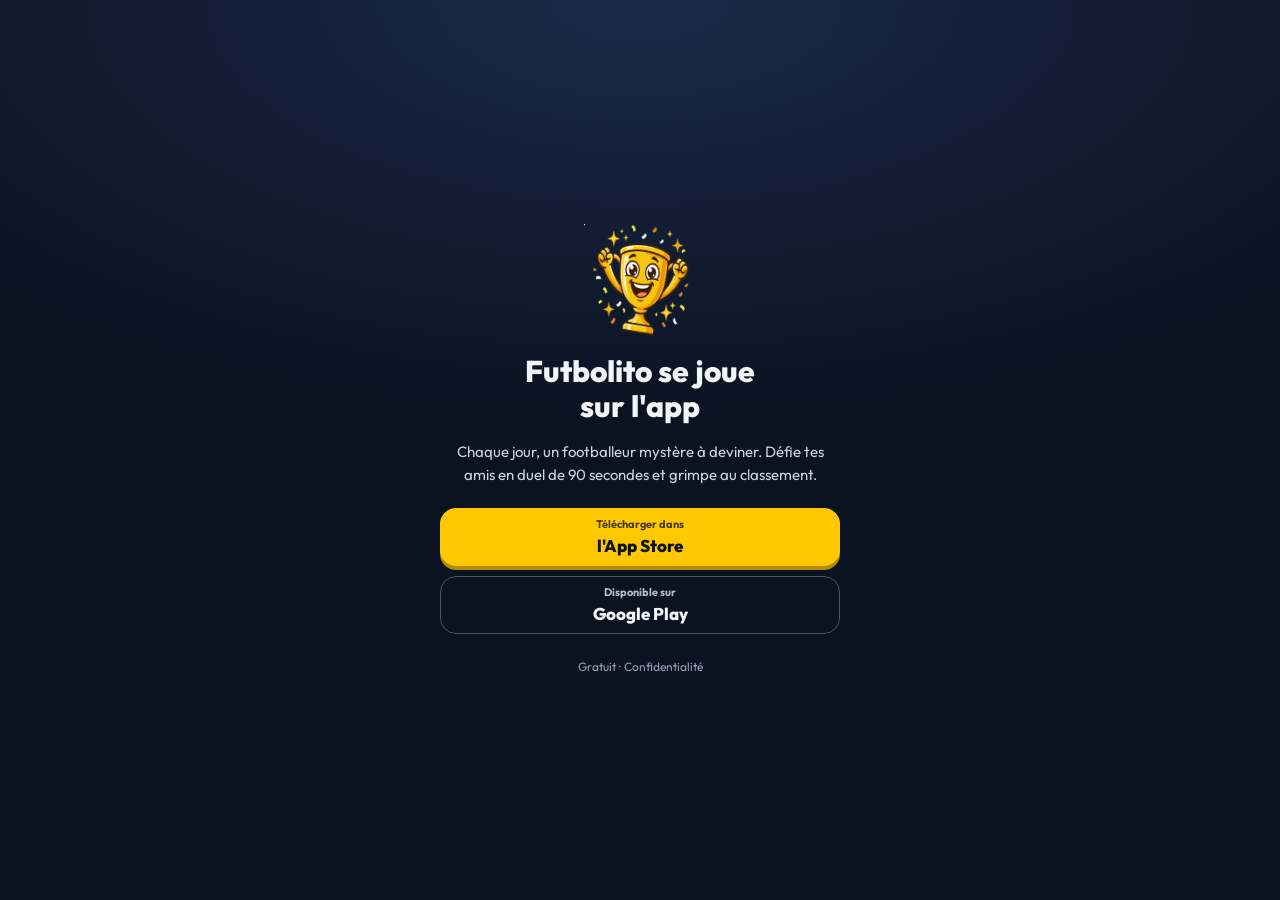
==== index.html @ a39bacfe "V3o : Google/Apple sur l'écran de connexion pour tous" ====
<!doctype html>
<html lang="fr" style="background-color:#0a0a0f">
  <head>
    <meta charset="UTF-8" />
    <link rel="icon" type="image/png" href="https://media.base44.com/images/public/698354a9f161efa7bb8de9a0/bcd8b0ae0_generated_image.png" />
    <meta name="google-site-verification" content="FWAwaDGBvSFWAO9RooGkGVbNBcKObGu4cLLP7IMAi-4" />
    <meta name="viewport" content="width=device-width, initial-scale=1, maximum-scale=1, user-scalable=no, viewport-fit=cover" />
    <meta name="theme-color" content="#0a0a0f" />
    <link rel="manifest" href="/manifest.json" />
    <title>Futbolito</title>
    <script type="module" crossorigin src="/index-HTKUf17T.js"></script>
    <link rel="stylesheet" crossorigin href="/index-Co5wlqZv.css">
  </head>
  <body style="background-color:#0a0a0f">
    <div id="root" style="background-color:#0a0a0f;min-height:100vh">
      <div id="initial-loader" style="position:fixed;inset:0;display:flex;align-items:center;justify-content:center;background:#0a0a0f;">
        <div style="width:40px;height:40px;border:4px solid #1a1a28;border-top:4px solid #7C3AED;border-radius:50%;animation:spin 1s linear infinite;"></div>
      </div>
      <style>@keyframes spin{to{transform:rotate(360deg)}}</style>
    </div>
  </body>
</html>
---- index-Co5wlqZv.css ----
@font-face{font-family:Outfit;font-style:normal;font-weight:400;font-display:swap;src:url([data-uri]) format("woff2");unicode-range:U+0000-00FF,U+0131,U+0152-0153,U+02BB-02BC,U+02C6,U+02DA,U+02DC,U+0304,U+0308,U+0329,U+2000-206F,U+20AC,U+2122,U+2191,U+2193,U+2212,U+2215,U+FEFF,U+FFFD}@font-face{font-family:Outfit;font-style:normal;font-weight:500;font-display:swap;src:url([data-uri]) format("woff2");unicode-range:U+0000-00FF,U+0131,U+0152-0153,U+02BB-02BC,U+02C6,U+02DA,U+02DC,U+0304,U+0308,U+0329,U+2000-206F,U+20AC,U+2122,U+2191,U+2193,U+2212,U+2215,U+FEFF,U+FFFD}@font-face{font-family:Outfit;font-style:normal;font-weight:600;font-display:swap;src:url([data-uri]) format("woff2");unicode-range:U+0000-00FF,U+0131,U+0152-0153,U+02BB-02BC,U+02C6,U+02DA,U+02DC,U+0304,U+0308,U+0329,U+2000-206F,U+20AC,U+2122,U+2191,U+2193,U+2212,U+2215,U+FEFF,U+FFFD}@font-face{font-family:Outfit;font-style:normal;font-weight:700;font-display:swap;src:url([data-uri]) format("woff2");unicode-range:U+0000-00FF,U+0131,U+0152-0153,U+02BB-02BC,U+02C6,U+02DA,U+02DC,U+0304,U+0308,U+0329,U+2000-206F,U+20AC,U+2122,U+2191,U+2193,U+2212,U+2215,U+FEFF,U+FFFD}@font-face{font-family:Outfit;font-style:normal;font-weight:800;font-display:swap;src:url([data-uri]) format("woff2");unicode-range:U+0000-00FF,U+0131,U+0152-0153,U+02BB-02BC,U+02C6,U+02DA,U+02DC,U+0304,U+0308,U+0329,U+2000-206F,U+20AC,U+2122,U+2191,U+2193,U+2212,U+2215,U+FEFF,U+FFFD}*,:before,:after{--tw-border-spacing-x: 0;--tw-border-spacing-y: 0;--tw-translate-x: 0;--tw-translate-y: 0;--tw-rotate: 0;--tw-skew-x: 0;--tw-skew-y: 0;--tw-scale-x: 1;--tw-scale-y: 1;--tw-pan-x: ;--tw-pan-y: ;--tw-pinch-zoom: ;--tw-scroll-snap-strictness: proximity;--tw-gradient-from-position: ;--tw-gradient-via-position: ;--tw-gradient-to-position: ;--tw-ordinal: ;--tw-slashed-zero: ;--tw-numeric-figure: ;--tw-numeric-spacing: ;--tw-numeric-fraction: ;--tw-ring-inset: ;--tw-ring-offset-width: 0px;--tw-ring-offset-color: #fff;--tw-ring-color: rgb(59 130 246 / .5);--tw-ring-offset-shadow: 0 0 #0000;--tw-ring-shadow: 0 0 #0000;--tw-shadow: 0 0 #0000;--tw-shadow-colored: 0 0 #0000;--tw-blur: ;--tw-brightness: ;--tw-contrast: ;--tw-grayscale: ;--tw-hue-rotate: ;--tw-invert: ;--tw-saturate: ;--tw-sepia: ;--tw-drop-shadow: ;--tw-backdrop-blur: ;--tw-backdrop-brightness: ;--tw-backdrop-contrast: ;--tw-backdrop-grayscale: ;--tw-backdrop-hue-rotate: ;--tw-backdrop-invert: ;--tw-backdrop-opacity: ;--tw-backdrop-saturate: ;--tw-backdrop-sepia: ;--tw-contain-size: ;--tw-contain-layout: ;--tw-contain-paint: ;--tw-contain-style: }::backdrop{--tw-border-spacing-x: 0;--tw-border-spacing-y: 0;--tw-translate-x: 0;--tw-translate-y: 0;--tw-rotate: 0;--tw-skew-x: 0;--tw-skew-y: 0;--tw-scale-x: 1;--tw-scale-y: 1;--tw-pan-x: ;--tw-pan-y: ;--tw-pinch-zoom: ;--tw-scroll-snap-strictness: proximity;--tw-gradient-from-position: ;--tw-gradient-via-position: ;--tw-gradient-to-position: ;--tw-ordinal: ;--tw-slashed-zero: ;--tw-numeric-figure: ;--tw-numeric-spacing: ;--tw-numeric-fraction: ;--tw-ring-inset: ;--tw-ring-offset-width: 0px;--tw-ring-offset-color: #fff;--tw-ring-color: rgb(59 130 246 / .5);--tw-ring-offset-shadow: 0 0 #0000;--tw-ring-shadow: 0 0 #0000;--tw-shadow: 0 0 #0000;--tw-shadow-colored: 0 0 #0000;--tw-blur: ;--tw-brightness: ;--tw-contrast: ;--tw-grayscale: ;--tw-hue-rotate: ;--tw-invert: ;--tw-saturate: ;--tw-sepia: ;--tw-drop-shadow: ;--tw-backdrop-blur: ;--tw-backdrop-brightness: ;--tw-backdrop-contrast: ;--tw-backdrop-grayscale: ;--tw-backdrop-hue-rotate: ;--tw-backdrop-invert: ;--tw-backdrop-opacity: ;--tw-backdrop-saturate: ;--tw-backdrop-sepia: ;--tw-contain-size: ;--tw-contain-layout: ;--tw-contain-paint: ;--tw-contain-style: }*,:before,:after{box-sizing:border-box;border-width:0;border-style:solid;border-color:#e5e7eb}:before,:after{--tw-content: ""}html,:host{line-height:1.5;-webkit-text-size-adjust:100%;-moz-tab-size:4;-o-tab-size:4;tab-size:4;font-family:ui-sans-serif,system-ui,sans-serif,"Apple Color Emoji","Segoe UI Emoji",Segoe UI Symbol,"Noto Color Emoji";font-feature-settings:normal;font-variation-settings:normal;-webkit-tap-highlight-color:transparent}body{margin:0;line-height:inherit}hr{height:0;color:inherit;border-top-width:1px}abbr:where([title]){-webkit-text-decoration:underline dotted;text-decoration:underline dotted}h1,h2,h3,h4,h5,h6{font-size:inherit;font-weight:inherit}a{color:inherit;text-decoration:inherit}b,strong{font-weight:bolder}code,kbd,samp,pre{font-family:ui-monospace,SFMono-Regular,Menlo,Monaco,Consolas,Liberation Mono,Courier New,monospace;font-feature-settings:normal;font-variation-settings:normal;font-size:1em}small{font-size:80%}sub,sup{font-size:75%;line-height:0;position:relative;vertical-align:baseline}sub{bottom:-.25em}sup{top:-.5em}table{text-indent:0;border-color:inherit;border-collapse:collapse}button,input,optgroup,select,textarea{font-family:inherit;font-feature-settings:inherit;font-variation-settings:inherit;font-size:100%;font-weight:inherit;line-height:inherit;letter-spacing:inherit;color:inherit;margin:0;padding:0}button,select{text-transform:none}button,input:where([type=button]),input:where([type=reset]),input:where([type=submit]){-webkit-appearance:button;background-color:transparent;background-image:none}:-moz-focusring{outline:auto}:-moz-ui-invalid{box-shadow:none}progress{vertical-align:baseline}::-webkit-inner-spin-button,::-webkit-outer-spin-button{height:auto}[type=search]{-webkit-appearance:textfield;outline-offset:-2px}::-webkit-search-decoration{-webkit-appearance:none}::-webkit-file-upload-button{-webkit-appearance:button;font:inherit}summary{display:list-item}blockquote,dl,dd,h1,h2,h3,h4,h5,h6,hr,figure,p,pre{margin:0}fieldset{margin:0;padding:0}legend{padding:0}ol,ul,menu{list-style:none;margin:0;padding:0}dialog{padding:0}textarea{resize:vertical}input::-moz-placeholder,textarea::-moz-placeholder{opacity:1;color:#9ca3af}input::placeholder,textarea::placeholder{opacity:1;color:#9ca3af}button,[role=button]{cursor:pointer}:disabled{cursor:default}img,svg,video,canvas,audio,iframe,embed,object{display:block;vertical-align:middle}img,video{max-width:100%;height:auto}[hidden]:where(:not([hidden=until-found])){display:none}:root{--background: 0 0% 100%;--foreground: 0 0% 3.9%;--card: 0 0% 100%;--card-foreground: 0 0% 3.9%;--popover: 0 0% 100%;--popover-foreground: 0 0% 3.9%;--primary: 0 0% 9%;--primary-foreground: 0 0% 98%;--secondary: 0 0% 96.1%;--secondary-foreground: 0 0% 9%;--muted: 0 0% 96.1%;--muted-foreground: 0 0% 45.1%;--accent: 0 0% 96.1%;--accent-foreground: 0 0% 9%;--destructive: 0 84.2% 60.2%;--destructive-foreground: 0 0% 98%;--border: 0 0% 89.8%;--input: 0 0% 89.8%;--ring: 0 0% 3.9%;--chart-1: 12 76% 61%;--chart-2: 173 58% 39%;--chart-3: 197 37% 24%;--chart-4: 43 74% 66%;--chart-5: 27 87% 67%;--radius: .5rem;--sidebar-background: 0 0% 98%;--sidebar-foreground: 240 5.3% 26.1%;--sidebar-primary: 240 5.9% 10%;--sidebar-primary-foreground: 0 0% 98%;--sidebar-accent: 240 4.8% 95.9%;--sidebar-accent-foreground: 240 5.9% 10%;--sidebar-border: 220 13% 91%;--sidebar-ring: 217.2 91.2% 59.8%}.dark{--background: 0 0% 3.9%;--foreground: 0 0% 98%;--card: 0 0% 3.9%;--card-foreground: 0 0% 98%;--popover: 0 0% 3.9%;--popover-foreground: 0 0% 98%;--primary: 0 0% 98%;--primary-foreground: 0 0% 9%;--secondary: 0 0% 14.9%;--secondary-foreground: 0 0% 98%;--muted: 0 0% 14.9%;--muted-foreground: 0 0% 63.9%;--accent: 0 0% 14.9%;--accent-foreground: 0 0% 98%;--destructive: 0 62.8% 30.6%;--destructive-foreground: 0 0% 98%;--border: 0 0% 14.9%;--input: 0 0% 14.9%;--ring: 0 0% 83.1%;--chart-1: 220 70% 50%;--chart-2: 160 60% 45%;--chart-3: 30 80% 55%;--chart-4: 280 65% 60%;--chart-5: 340 75% 55%;--sidebar-background: 240 5.9% 10%;--sidebar-foreground: 240 4.8% 95.9%;--sidebar-primary: 224.3 76.3% 48%;--sidebar-primary-foreground: 0 0% 100%;--sidebar-accent: 240 3.7% 15.9%;--sidebar-accent-foreground: 240 4.8% 95.9%;--sidebar-border: 240 3.7% 15.9%;--sidebar-ring: 217.2 91.2% 59.8%}*{border-color:hsl(var(--border));outline-color:hsl(var(--ring) / .5)}html{background-color:var(--fb-bg);color-scheme:dark}body{color:hsl(var(--foreground));font-family:var(--fb-font);background-color:var(--fb-bg);padding-top:env(safe-area-inset-top,0px);padding-left:env(safe-area-inset-left,0px);padding-right:env(safe-area-inset-right,0px);padding-bottom:env(safe-area-inset-bottom,0px)}.container{width:100%}@media(min-width:640px){.container{max-width:640px}}@media(min-width:768px){.container{max-width:768px}}@media(min-width:1024px){.container{max-width:1024px}}@media(min-width:1280px){.container{max-width:1280px}}@media(min-width:1536px){.container{max-width:1536px}}.sr-only{position:absolute;width:1px;height:1px;padding:0;margin:-1px;overflow:hidden;clip:rect(0,0,0,0);white-space:nowrap;border-width:0}.pointer-events-none{pointer-events:none}.pointer-events-auto{pointer-events:auto}.\!visible{visibility:visible!important}.visible{visibility:visible}.invisible{visibility:hidden}.collapse{visibility:collapse}.static{position:static}.fixed{position:fixed}.absolute{position:absolute}.relative{position:relative}.sticky{position:sticky}.inset-0{top:0;right:0;bottom:0;left:0}.inset-x-0{left:0;right:0}.inset-y-0{top:0;bottom:0}.-bottom-0\.5{bottom:-.125rem}.-bottom-1{bottom:-.25rem}.-bottom-12{bottom:-3rem}.-left-1{left:-.25rem}.-left-12{left:-3rem}.-right-0\.5{right:-.125rem}.-right-1{right:-.25rem}.-right-12{right:-3rem}.-top-12{top:-3rem}.-top-3{top:-.75rem}.bottom-0{bottom:0}.bottom-11{bottom:2.75rem}.bottom-full{bottom:100%}.left-0{left:0}.left-1{left:.25rem}.left-1\/2{left:50%}.left-2{left:.5rem}.left-3{left:.75rem}.left-3\.5{left:.875rem}.left-4{left:1rem}.left-\[50\%\]{left:50%}.right-0{right:0}.right-1{right:.25rem}.right-2{right:.5rem}.right-3{right:.75rem}.right-4{right:1rem}.top-0{top:0}.top-1\.5{top:.375rem}.top-1\/2{top:50%}.top-1\/3{top:33.333333%}.top-10{top:2.5rem}.top-2{top:.5rem}.top-3{top:.75rem}.top-3\.5{top:.875rem}.top-4{top:1rem}.top-\[12\%\]{top:12%}.top-\[1px\]{top:1px}.top-\[50\%\]{top:50%}.top-\[60\%\]{top:60%}.top-full{top:100%}.isolate{isolation:isolate}.z-10{z-index:10}.z-20{z-index:20}.z-40{z-index:40}.z-50{z-index:50}.z-\[10000\]{z-index:10000}.z-\[100\]{z-index:100}.z-\[1\]{z-index:1}.z-\[60\]{z-index:60}.z-\[70\]{z-index:70}.z-\[9998\]{z-index:9998}.z-\[9999\]{z-index:9999}.col-span-1{grid-column:span 1 / span 1}.col-span-11{grid-column:span 11 / span 11}.col-span-2{grid-column:span 2 / span 2}.col-span-3{grid-column:span 3 / span 3}.-mx-1{margin-left:-.25rem;margin-right:-.25rem}.mx-2{margin-left:.5rem;margin-right:.5rem}.mx-3\.5{margin-left:.875rem;margin-right:.875rem}.mx-4{margin-left:1rem;margin-right:1rem}.mx-auto{margin-left:auto;margin-right:auto}.my-0\.5{margin-top:.125rem;margin-bottom:.125rem}.my-1{margin-top:.25rem;margin-bottom:.25rem}.my-auto{margin-top:auto;margin-bottom:auto}.-ml-2{margin-left:-.5rem}.-ml-4{margin-left:-1rem}.-mr-1{margin-right:-.25rem}.-mr-2{margin-right:-.5rem}.-mt-1{margin-top:-.25rem}.-mt-4{margin-top:-1rem}.mb-0\.5{margin-bottom:.125rem}.mb-1{margin-bottom:.25rem}.mb-1\.5{margin-bottom:.375rem}.mb-10{margin-bottom:2.5rem}.mb-2{margin-bottom:.5rem}.mb-2\.5{margin-bottom:.625rem}.mb-3{margin-bottom:.75rem}.mb-4{margin-bottom:1rem}.mb-5{margin-bottom:1.25rem}.mb-6{margin-bottom:1.5rem}.mb-7{margin-bottom:1.75rem}.mb-8{margin-bottom:2rem}.ml-1{margin-left:.25rem}.ml-2{margin-left:.5rem}.ml-3{margin-left:.75rem}.ml-4{margin-left:1rem}.ml-5{margin-left:1.25rem}.ml-6{margin-left:1.5rem}.ml-auto{margin-left:auto}.mr-0\.5{margin-right:.125rem}.mr-1{margin-right:.25rem}.mr-1\.5{margin-right:.375rem}.mr-2{margin-right:.5rem}.mt-0\.5{margin-top:.125rem}.mt-1{margin-top:.25rem}.mt-1\.5{margin-top:.375rem}.mt-2{margin-top:.5rem}.mt-2\.5{margin-top:.625rem}.mt-24{margin-top:6rem}.mt-3{margin-top:.75rem}.mt-3\.5{margin-top:.875rem}.mt-4{margin-top:1rem}.mt-5{margin-top:1.25rem}.mt-6{margin-top:1.5rem}.mt-auto{margin-top:auto}.line-clamp-2{overflow:hidden;display:-webkit-box;-webkit-box-orient:vertical;-webkit-line-clamp:2}.block{display:block}.inline-block{display:inline-block}.inline{display:inline}.flex{display:flex}.inline-flex{display:inline-flex}.table{display:table}.grid{display:grid}.hidden{display:none}.aspect-square{aspect-ratio:1 / 1}.aspect-video{aspect-ratio:16 / 9}.size-4{width:1rem;height:1rem}.h-0\.5{height:.125rem}.h-1{height:.25rem}.h-1\.5{height:.375rem}.h-10{height:2.5rem}.h-11{height:2.75rem}.h-12{height:3rem}.h-14{height:3.5rem}.h-16{height:4rem}.h-2{height:.5rem}.h-2\.5{height:.625rem}.h-20{height:5rem}.h-24{height:6rem}.h-28{height:7rem}.h-3{height:.75rem}.h-3\.5{height:.875rem}.h-32{height:8rem}.h-36{height:9rem}.h-4{height:1rem}.h-40{height:10rem}.h-48{height:12rem}.h-5{height:1.25rem}.h-6{height:1.5rem}.h-7{height:1.75rem}.h-8{height:2rem}.h-9{height:2.25rem}.h-\[156px\]{height:156px}.h-\[18px\]{height:18px}.h-\[1px\]{height:1px}.h-\[52px\]{height:52px}.h-\[var\(--radix-navigation-menu-viewport-height\)\]{height:var(--radix-navigation-menu-viewport-height)}.h-\[var\(--radix-select-trigger-height\)\]{height:var(--radix-select-trigger-height)}.h-auto{height:auto}.h-fit{height:-moz-fit-content;height:fit-content}.h-full{height:100%}.h-px{height:1px}.h-svh{height:100svh}.max-h-24{max-height:6rem}.max-h-32{max-height:8rem}.max-h-40{max-height:10rem}.max-h-48{max-height:12rem}.max-h-56{max-height:14rem}.max-h-60{max-height:15rem}.max-h-64{max-height:16rem}.max-h-72{max-height:18rem}.max-h-80{max-height:20rem}.max-h-96{max-height:24rem}.max-h-\[28rem\]{max-height:28rem}.max-h-\[300px\]{max-height:300px}.max-h-\[400px\]{max-height:400px}.max-h-\[40vh\]{max-height:40vh}.max-h-\[500px\]{max-height:500px}.max-h-\[600px\]{max-height:600px}.max-h-\[60vh\]{max-height:60vh}.max-h-\[80vh\]{max-height:80vh}.max-h-\[85vh\]{max-height:85vh}.max-h-\[90vh\]{max-height:90vh}.max-h-screen{max-height:100vh}.min-h-0{min-height:0px}.min-h-\[150px\]{min-height:150px}.min-h-\[60px\]{min-height:60px}.min-h-\[64px\]{min-height:64px}.min-h-screen{min-height:100vh}.min-h-svh{min-height:100svh}.w-0{width:0px}.w-1{width:.25rem}.w-10{width:2.5rem}.w-11{width:2.75rem}.w-12{width:3rem}.w-14{width:3.5rem}.w-16{width:4rem}.w-2{width:.5rem}.w-2\.5{width:.625rem}.w-20{width:5rem}.w-24{width:6rem}.w-28{width:7rem}.w-3{width:.75rem}.w-3\.5{width:.875rem}.w-3\/4{width:75%}.w-32{width:8rem}.w-36{width:9rem}.w-4{width:1rem}.w-40{width:10rem}.w-44{width:11rem}.w-48{width:12rem}.w-5{width:1.25rem}.w-56{width:14rem}.w-6{width:1.5rem}.w-64{width:16rem}.w-7{width:1.75rem}.w-72{width:18rem}.w-8{width:2rem}.w-9{width:2.25rem}.w-\[--sidebar-width\]{width:var(--sidebar-width)}.w-\[100px\]{width:100px}.w-\[18px\]{width:18px}.w-\[1px\]{width:1px}.w-\[52px\]{width:52px}.w-auto{width:auto}.w-full{width:100%}.w-max{width:-moz-max-content;width:max-content}.w-px{width:1px}.min-w-0{min-width:0px}.min-w-10{min-width:2.5rem}.min-w-5{min-width:1.25rem}.min-w-8{min-width:2rem}.min-w-9{min-width:2.25rem}.min-w-\[12rem\]{min-width:12rem}.min-w-\[200px\]{min-width:200px}.min-w-\[8rem\]{min-width:8rem}.min-w-\[var\(--radix-select-trigger-width\)\]{min-width:var(--radix-select-trigger-width)}.max-w-2xl{max-width:42rem}.max-w-3xl{max-width:48rem}.max-w-4xl{max-width:56rem}.max-w-5xl{max-width:64rem}.max-w-6xl{max-width:72rem}.max-w-7xl{max-width:80rem}.max-w-\[--skeleton-width\]{max-width:var(--skeleton-width)}.max-w-\[100px\]{max-width:100px}.max-w-\[120px\]{max-width:120px}.max-w-\[130px\]{max-width:130px}.max-w-\[160px\]{max-width:160px}.max-w-\[180px\]{max-width:180px}.max-w-\[300px\]{max-width:300px}.max-w-\[70\%\]{max-width:70%}.max-w-\[80px\]{max-width:80px}.max-w-\[80vw\]{max-width:80vw}.max-w-\[90px\]{max-width:90px}.max-w-lg{max-width:32rem}.max-w-max{max-width:-moz-max-content;max-width:max-content}.max-w-md{max-width:28rem}.max-w-sm{max-width:24rem}.max-w-xs{max-width:20rem}.flex-1{flex:1 1 0%}.flex-\[2\]{flex:2}.flex-shrink-0,.shrink-0{flex-shrink:0}.grow{flex-grow:1}.grow-0{flex-grow:0}.basis-full{flex-basis:100%}.caption-bottom{caption-side:bottom}.border-collapse{border-collapse:collapse}.-translate-x-1\/2{--tw-translate-x: -50%;transform:translate(var(--tw-translate-x),var(--tw-translate-y)) rotate(var(--tw-rotate)) skew(var(--tw-skew-x)) skewY(var(--tw-skew-y)) scaleX(var(--tw-scale-x)) scaleY(var(--tw-scale-y))}.-translate-x-px{--tw-translate-x: -1px;transform:translate(var(--tw-translate-x),var(--tw-translate-y)) rotate(var(--tw-rotate)) skew(var(--tw-skew-x)) skewY(var(--tw-skew-y)) scaleX(var(--tw-scale-x)) scaleY(var(--tw-scale-y))}.-translate-y-1\/2{--tw-translate-y: -50%;transform:translate(var(--tw-translate-x),var(--tw-translate-y)) rotate(var(--tw-rotate)) skew(var(--tw-skew-x)) skewY(var(--tw-skew-y)) scaleX(var(--tw-scale-x)) scaleY(var(--tw-scale-y))}.translate-x-\[-50\%\]{--tw-translate-x: -50%;transform:translate(var(--tw-translate-x),var(--tw-translate-y)) rotate(var(--tw-rotate)) skew(var(--tw-skew-x)) skewY(var(--tw-skew-y)) scaleX(var(--tw-scale-x)) scaleY(var(--tw-scale-y))}.translate-x-px{--tw-translate-x: 1px;transform:translate(var(--tw-translate-x),var(--tw-translate-y)) rotate(var(--tw-rotate)) skew(var(--tw-skew-x)) skewY(var(--tw-skew-y)) scaleX(var(--tw-scale-x)) scaleY(var(--tw-scale-y))}.translate-y-\[-50\%\]{--tw-translate-y: -50%;transform:translate(var(--tw-translate-x),var(--tw-translate-y)) rotate(var(--tw-rotate)) skew(var(--tw-skew-x)) skewY(var(--tw-skew-y)) scaleX(var(--tw-scale-x)) scaleY(var(--tw-scale-y))}.rotate-45{--tw-rotate: 45deg;transform:translate(var(--tw-translate-x),var(--tw-translate-y)) rotate(var(--tw-rotate)) skew(var(--tw-skew-x)) skewY(var(--tw-skew-y)) scaleX(var(--tw-scale-x)) scaleY(var(--tw-scale-y))}.rotate-90{--tw-rotate: 90deg;transform:translate(var(--tw-translate-x),var(--tw-translate-y)) rotate(var(--tw-rotate)) skew(var(--tw-skew-x)) skewY(var(--tw-skew-y)) scaleX(var(--tw-scale-x)) scaleY(var(--tw-scale-y))}.transform{transform:translate(var(--tw-translate-x),var(--tw-translate-y)) rotate(var(--tw-rotate)) skew(var(--tw-skew-x)) skewY(var(--tw-skew-y)) scaleX(var(--tw-scale-x)) scaleY(var(--tw-scale-y))}@keyframes pulse{50%{opacity:.5}}.animate-pulse{animation:pulse 2s cubic-bezier(.4,0,.6,1) infinite}@keyframes spin{to{transform:rotate(360deg)}}.animate-spin{animation:spin 1s linear infinite}.cursor-default{cursor:default}.cursor-help{cursor:help}.cursor-not-allowed{cursor:not-allowed}.cursor-pointer{cursor:pointer}.touch-none{touch-action:none}.select-none{-webkit-user-select:none;-moz-user-select:none;user-select:none}.resize-none{resize:none}.resize{resize:both}.list-inside{list-style-position:inside}.list-decimal{list-style-type:decimal}.list-disc{list-style-type:disc}.list-none{list-style-type:none}.appearance-none{-webkit-appearance:none;-moz-appearance:none;appearance:none}.grid-cols-1{grid-template-columns:repeat(1,minmax(0,1fr))}.grid-cols-12{grid-template-columns:repeat(12,minmax(0,1fr))}.grid-cols-2{grid-template-columns:repeat(2,minmax(0,1fr))}.grid-cols-3{grid-template-columns:repeat(3,minmax(0,1fr))}.grid-cols-4{grid-template-columns:repeat(4,minmax(0,1fr))}.grid-cols-5{grid-template-columns:repeat(5,minmax(0,1fr))}.grid-cols-6{grid-template-columns:repeat(6,minmax(0,1fr))}.flex-row{flex-direction:row}.flex-col{flex-direction:column}.flex-col-reverse{flex-direction:column-reverse}.flex-wrap{flex-wrap:wrap}.items-start{align-items:flex-start}.items-end{align-items:flex-end}.items-center{align-items:center}.items-baseline{align-items:baseline}.items-stretch{align-items:stretch}.justify-end{justify-content:flex-end}.justify-center{justify-content:center}.justify-between{justify-content:space-between}.justify-around{justify-content:space-around}.gap-0{gap:0px}.gap-0\.5{gap:.125rem}.gap-1{gap:.25rem}.gap-1\.5{gap:.375rem}.gap-2{gap:.5rem}.gap-2\.5{gap:.625rem}.gap-3{gap:.75rem}.gap-4{gap:1rem}.gap-5{gap:1.25rem}.gap-6{gap:1.5rem}.gap-x-4{-moz-column-gap:1rem;column-gap:1rem}.gap-y-0\.5{row-gap:.125rem}.gap-y-1{row-gap:.25rem}.space-x-1>:not([hidden])~:not([hidden]){--tw-space-x-reverse: 0;margin-right:calc(.25rem * var(--tw-space-x-reverse));margin-left:calc(.25rem * calc(1 - var(--tw-space-x-reverse)))}.space-x-2>:not([hidden])~:not([hidden]){--tw-space-x-reverse: 0;margin-right:calc(.5rem * var(--tw-space-x-reverse));margin-left:calc(.5rem * calc(1 - var(--tw-space-x-reverse)))}.space-x-4>:not([hidden])~:not([hidden]){--tw-space-x-reverse: 0;margin-right:calc(1rem * var(--tw-space-x-reverse));margin-left:calc(1rem * calc(1 - var(--tw-space-x-reverse)))}.space-y-0\.5>:not([hidden])~:not([hidden]){--tw-space-y-reverse: 0;margin-top:calc(.125rem * calc(1 - var(--tw-space-y-reverse)));margin-bottom:calc(.125rem * var(--tw-space-y-reverse))}.space-y-1>:not([hidden])~:not([hidden]){--tw-space-y-reverse: 0;margin-top:calc(.25rem * calc(1 - var(--tw-space-y-reverse)));margin-bottom:calc(.25rem * var(--tw-space-y-reverse))}.space-y-1\.5>:not([hidden])~:not([hidden]){--tw-space-y-reverse: 0;margin-top:calc(.375rem * calc(1 - var(--tw-space-y-reverse)));margin-bottom:calc(.375rem * var(--tw-space-y-reverse))}.space-y-2>:not([hidden])~:not([hidden]){--tw-space-y-reverse: 0;margin-top:calc(.5rem * calc(1 - var(--tw-space-y-reverse)));margin-bottom:calc(.5rem * var(--tw-space-y-reverse))}.space-y-2\.5>:not([hidden])~:not([hidden]){--tw-space-y-reverse: 0;margin-top:calc(.625rem * calc(1 - var(--tw-space-y-reverse)));margin-bottom:calc(.625rem * var(--tw-space-y-reverse))}.space-y-3>:not([hidden])~:not([hidden]){--tw-space-y-reverse: 0;margin-top:calc(.75rem * calc(1 - var(--tw-space-y-reverse)));margin-bottom:calc(.75rem * var(--tw-space-y-reverse))}.space-y-4>:not([hidden])~:not([hidden]){--tw-space-y-reverse: 0;margin-top:calc(1rem * calc(1 - var(--tw-space-y-reverse)));margin-bottom:calc(1rem * var(--tw-space-y-reverse))}.space-y-5>:not([hidden])~:not([hidden]){--tw-space-y-reverse: 0;margin-top:calc(1.25rem * calc(1 - var(--tw-space-y-reverse)));margin-bottom:calc(1.25rem * var(--tw-space-y-reverse))}.space-y-6>:not([hidden])~:not([hidden]){--tw-space-y-reverse: 0;margin-top:calc(1.5rem * calc(1 - var(--tw-space-y-reverse)));margin-bottom:calc(1.5rem * var(--tw-space-y-reverse))}.space-y-8>:not([hidden])~:not([hidden]){--tw-space-y-reverse: 0;margin-top:calc(2rem * calc(1 - var(--tw-space-y-reverse)));margin-bottom:calc(2rem * var(--tw-space-y-reverse))}.divide-y>:not([hidden])~:not([hidden]){--tw-divide-y-reverse: 0;border-top-width:calc(1px * calc(1 - var(--tw-divide-y-reverse)));border-bottom-width:calc(1px * var(--tw-divide-y-reverse))}.divide-gray-100>:not([hidden])~:not([hidden]){--tw-divide-opacity: 1;border-color:rgb(243 244 246 / var(--tw-divide-opacity, 1))}.divide-gray-200>:not([hidden])~:not([hidden]){--tw-divide-opacity: 1;border-color:rgb(229 231 235 / var(--tw-divide-opacity, 1))}.divide-red-200>:not([hidden])~:not([hidden]){--tw-divide-opacity: 1;border-color:rgb(254 202 202 / var(--tw-divide-opacity, 1))}.divide-slate-700\/30>:not([hidden])~:not([hidden]){border-color:#3341554d}.self-center{align-self:center}.overflow-auto{overflow:auto}.overflow-hidden{overflow:hidden}.overflow-x-auto{overflow-x:auto}.overflow-y-auto{overflow-y:auto}.overflow-x-hidden{overflow-x:hidden}.scroll-smooth{scroll-behavior:smooth}.truncate{overflow:hidden;text-overflow:ellipsis;white-space:nowrap}.whitespace-normal{white-space:normal}.whitespace-nowrap{white-space:nowrap}.whitespace-pre{white-space:pre}.whitespace-pre-line{white-space:pre-line}.whitespace-pre-wrap{white-space:pre-wrap}.break-words{overflow-wrap:break-word}.break-all{word-break:break-all}.rounded{border-radius:.25rem}.rounded-2xl{border-radius:1rem}.rounded-3xl{border-radius:1.5rem}.rounded-\[18px\]{border-radius:18px}.rounded-\[28px\]{border-radius:28px}.rounded-\[2px\]{border-radius:2px}.rounded-\[inherit\]{border-radius:inherit}.rounded-full{border-radius:9999px}.rounded-lg{border-radius:var(--radius)}.rounded-md{border-radius:calc(var(--radius) - 2px)}.rounded-sm{border-radius:calc(var(--radius) - 4px)}.rounded-xl{border-radius:.75rem}.rounded-b-lg{border-bottom-right-radius:var(--radius);border-bottom-left-radius:var(--radius)}.rounded-t-3xl{border-top-left-radius:1.5rem;border-top-right-radius:1.5rem}.rounded-t-\[10px\]{border-top-left-radius:10px;border-top-right-radius:10px}.rounded-tl-sm{border-top-left-radius:calc(var(--radius) - 4px)}.border{border-width:1px}.border-2{border-width:2px}.border-4{border-width:4px}.border-\[1\.5px\]{border-width:1.5px}.border-y{border-top-width:1px;border-bottom-width:1px}.border-b{border-bottom-width:1px}.border-l{border-left-width:1px}.border-l-2{border-left-width:2px}.border-l-4{border-left-width:4px}.border-r{border-right-width:1px}.border-t{border-top-width:1px}.border-t-2{border-top-width:2px}.border-dashed{border-style:dashed}.border-\[--color-border\]{border-color:var(--color-border)}.border-amber-200{--tw-border-opacity: 1;border-color:rgb(253 230 138 / var(--tw-border-opacity, 1))}.border-amber-300{--tw-border-opacity: 1;border-color:rgb(252 211 77 / var(--tw-border-opacity, 1))}.border-amber-500\/50{border-color:#f59e0b80}.border-amber-600\/50{border-color:#d9770680}.border-amber-700{--tw-border-opacity: 1;border-color:rgb(180 83 9 / var(--tw-border-opacity, 1))}.border-amber-700\/30{border-color:#b453094d}.border-amber-700\/40{border-color:#b4530966}.border-amber-700\/50{border-color:#b4530980}.border-blue-200{--tw-border-opacity: 1;border-color:rgb(191 219 254 / var(--tw-border-opacity, 1))}.border-blue-300{--tw-border-opacity: 1;border-color:rgb(147 197 253 / var(--tw-border-opacity, 1))}.border-blue-500\/30{border-color:#3b82f64d}.border-blue-700{--tw-border-opacity: 1;border-color:rgb(29 78 216 / var(--tw-border-opacity, 1))}.border-blue-700\/30{border-color:#1d4ed84d}.border-blue-700\/40{border-color:#1d4ed866}.border-border{border-color:hsl(var(--border))}.border-border\/50{border-color:hsl(var(--border) / .5)}.border-destructive{border-color:hsl(var(--destructive))}.border-destructive\/50{border-color:hsl(var(--destructive) / .5)}.border-emerald-200{--tw-border-opacity: 1;border-color:rgb(167 243 208 / var(--tw-border-opacity, 1))}.border-emerald-300{--tw-border-opacity: 1;border-color:rgb(110 231 183 / var(--tw-border-opacity, 1))}.border-emerald-400{--tw-border-opacity: 1;border-color:rgb(52 211 153 / var(--tw-border-opacity, 1))}.border-emerald-400\/30{border-color:#34d3994d}.border-emerald-500{--tw-border-opacity: 1;border-color:rgb(16 185 129 / var(--tw-border-opacity, 1))}.border-emerald-500\/40{border-color:#10b98166}.border-emerald-500\/60{border-color:#10b98199}.border-emerald-700{--tw-border-opacity: 1;border-color:rgb(4 120 87 / var(--tw-border-opacity, 1))}.border-emerald-700\/30{border-color:#0478574d}.border-emerald-700\/40{border-color:#04785766}.border-gray-100{--tw-border-opacity: 1;border-color:rgb(243 244 246 / var(--tw-border-opacity, 1))}.border-gray-200{--tw-border-opacity: 1;border-color:rgb(229 231 235 / var(--tw-border-opacity, 1))}.border-gray-300{--tw-border-opacity: 1;border-color:rgb(209 213 219 / var(--tw-border-opacity, 1))}.border-gray-400{--tw-border-opacity: 1;border-color:rgb(156 163 175 / var(--tw-border-opacity, 1))}.border-gray-600{--tw-border-opacity: 1;border-color:rgb(75 85 99 / var(--tw-border-opacity, 1))}.border-green-200{--tw-border-opacity: 1;border-color:rgb(187 247 208 / var(--tw-border-opacity, 1))}.border-green-300{--tw-border-opacity: 1;border-color:rgb(134 239 172 / var(--tw-border-opacity, 1))}.border-green-500\/30{border-color:#22c55e4d}.border-green-500\/50{border-color:#22c55e80}.border-green-600{--tw-border-opacity: 1;border-color:rgb(22 163 74 / var(--tw-border-opacity, 1))}.border-green-600\/30{border-color:#16a34a4d}.border-green-600\/40{border-color:#16a34a66}.border-green-700{--tw-border-opacity: 1;border-color:rgb(21 128 61 / var(--tw-border-opacity, 1))}.border-indigo-200{--tw-border-opacity: 1;border-color:rgb(199 210 254 / var(--tw-border-opacity, 1))}.border-input{border-color:hsl(var(--input))}.border-orange-200{--tw-border-opacity: 1;border-color:rgb(254 215 170 / var(--tw-border-opacity, 1))}.border-orange-300{--tw-border-opacity: 1;border-color:rgb(253 186 116 / var(--tw-border-opacity, 1))}.border-orange-500\/30{border-color:#f973164d}.border-orange-500\/40{border-color:#f9731666}.border-orange-700{--tw-border-opacity: 1;border-color:rgb(194 65 12 / var(--tw-border-opacity, 1))}.border-orange-700\/30{border-color:#c2410c4d}.border-orange-700\/40{border-color:#c2410c66}.border-primary{border-color:hsl(var(--primary))}.border-primary\/50{border-color:hsl(var(--primary) / .5)}.border-purple-200{--tw-border-opacity: 1;border-color:rgb(233 213 255 / var(--tw-border-opacity, 1))}.border-purple-300{--tw-border-opacity: 1;border-color:rgb(216 180 254 / var(--tw-border-opacity, 1))}.border-purple-400{--tw-border-opacity: 1;border-color:rgb(192 132 252 / var(--tw-border-opacity, 1))}.border-purple-500\/30{border-color:#a855f74d}.border-purple-500\/50{border-color:#a855f780}.border-purple-700\/40{border-color:#7e22ce66}.border-red-200{--tw-border-opacity: 1;border-color:rgb(254 202 202 / var(--tw-border-opacity, 1))}.border-red-300{--tw-border-opacity: 1;border-color:rgb(252 165 165 / var(--tw-border-opacity, 1))}.border-red-400{--tw-border-opacity: 1;border-color:rgb(248 113 113 / var(--tw-border-opacity, 1))}.border-red-400\/30{border-color:#f871714d}.border-red-500\/20{border-color:#ef444433}.border-red-500\/30{border-color:#ef44444d}.border-red-500\/40{border-color:#ef444466}.border-red-500\/50{border-color:#ef444480}.border-red-600{--tw-border-opacity: 1;border-color:rgb(220 38 38 / var(--tw-border-opacity, 1))}.border-red-700{--tw-border-opacity: 1;border-color:rgb(185 28 28 / var(--tw-border-opacity, 1))}.border-red-700\/30{border-color:#b91c1c4d}.border-red-700\/50{border-color:#b91c1c80}.border-red-800{--tw-border-opacity: 1;border-color:rgb(153 27 27 / var(--tw-border-opacity, 1))}.border-red-800\/30{border-color:#991b1b4d}.border-sidebar-border{border-color:hsl(var(--sidebar-border))}.border-slate-100{--tw-border-opacity: 1;border-color:rgb(241 245 249 / var(--tw-border-opacity, 1))}.border-slate-200{--tw-border-opacity: 1;border-color:rgb(226 232 240 / var(--tw-border-opacity, 1))}.border-slate-500{--tw-border-opacity: 1;border-color:rgb(100 116 139 / var(--tw-border-opacity, 1))}.border-slate-600{--tw-border-opacity: 1;border-color:rgb(71 85 105 / var(--tw-border-opacity, 1))}.border-slate-600\/40{border-color:#47556966}.border-slate-700{--tw-border-opacity: 1;border-color:rgb(51 65 85 / var(--tw-border-opacity, 1))}.border-slate-700\/40{border-color:#33415566}.border-slate-700\/50{border-color:#33415580}.border-slate-700\/60{border-color:#33415599}.border-slate-800{--tw-border-opacity: 1;border-color:rgb(30 41 59 / var(--tw-border-opacity, 1))}.border-slate-800\/60{border-color:#1e293b99}.border-teal-100{--tw-border-opacity: 1;border-color:rgb(204 251 241 / var(--tw-border-opacity, 1))}.border-teal-200{--tw-border-opacity: 1;border-color:rgb(153 246 228 / var(--tw-border-opacity, 1))}.border-transparent{border-color:transparent}.border-violet-100{--tw-border-opacity: 1;border-color:rgb(237 233 254 / var(--tw-border-opacity, 1))}.border-white{--tw-border-opacity: 1;border-color:rgb(255 255 255 / var(--tw-border-opacity, 1))}.border-white\/10{border-color:#ffffff1a}.border-white\/15{border-color:#ffffff26}.border-white\/20{border-color:#fff3}.border-yellow-200{--tw-border-opacity: 1;border-color:rgb(254 240 138 / var(--tw-border-opacity, 1))}.border-yellow-300{--tw-border-opacity: 1;border-color:rgb(253 224 71 / var(--tw-border-opacity, 1))}.border-yellow-500{--tw-border-opacity: 1;border-color:rgb(234 179 8 / var(--tw-border-opacity, 1))}.border-yellow-500\/20{border-color:#eab30833}.border-yellow-500\/30{border-color:#eab3084d}.border-yellow-500\/50{border-color:#eab30880}.border-yellow-600\/30{border-color:#ca8a044d}.border-yellow-700{--tw-border-opacity: 1;border-color:rgb(161 98 7 / var(--tw-border-opacity, 1))}.border-yellow-700\/40{border-color:#a1620766}.border-l-blue-400{--tw-border-opacity: 1;border-left-color:rgb(96 165 250 / var(--tw-border-opacity, 1))}.border-l-green-400{--tw-border-opacity: 1;border-left-color:rgb(74 222 128 / var(--tw-border-opacity, 1))}.border-l-red-400{--tw-border-opacity: 1;border-left-color:rgb(248 113 113 / var(--tw-border-opacity, 1))}.border-l-transparent{border-left-color:transparent}.border-l-yellow-300{--tw-border-opacity: 1;border-left-color:rgb(253 224 71 / var(--tw-border-opacity, 1))}.border-t-green-500{--tw-border-opacity: 1;border-top-color:rgb(34 197 94 / var(--tw-border-opacity, 1))}.border-t-slate-800{--tw-border-opacity: 1;border-top-color:rgb(30 41 59 / var(--tw-border-opacity, 1))}.border-t-transparent{border-top-color:transparent}.border-t-yellow-500{--tw-border-opacity: 1;border-top-color:rgb(234 179 8 / var(--tw-border-opacity, 1))}.bg-\[--color-bg\]{background-color:var(--color-bg)}.bg-accent{background-color:hsl(var(--accent))}.bg-amber-100{--tw-bg-opacity: 1;background-color:rgb(254 243 199 / var(--tw-bg-opacity, 1))}.bg-amber-200{--tw-bg-opacity: 1;background-color:rgb(253 230 138 / var(--tw-bg-opacity, 1))}.bg-amber-400{--tw-bg-opacity: 1;background-color:rgb(251 191 36 / var(--tw-bg-opacity, 1))}.bg-amber-50{--tw-bg-opacity: 1;background-color:rgb(255 251 235 / var(--tw-bg-opacity, 1))}.bg-amber-500{--tw-bg-opacity: 1;background-color:rgb(245 158 11 / var(--tw-bg-opacity, 1))}.bg-amber-600{--tw-bg-opacity: 1;background-color:rgb(217 119 6 / var(--tw-bg-opacity, 1))}.bg-amber-600\/30{background-color:#d977064d}.bg-amber-900\/10{background-color:#78350f1a}.bg-amber-900\/20{background-color:#78350f33}.bg-amber-900\/30{background-color:#78350f4d}.bg-amber-950\/20{background-color:#451a0333}.bg-amber-950\/30{background-color:#451a034d}.bg-background{background-color:hsl(var(--background))}.bg-black\/20{background-color:#0003}.bg-black\/50{background-color:#00000080}.bg-black\/70{background-color:#000000b3}.bg-black\/80{background-color:#000c}.bg-blue-100{--tw-bg-opacity: 1;background-color:rgb(219 234 254 / var(--tw-bg-opacity, 1))}.bg-blue-200{--tw-bg-opacity: 1;background-color:rgb(191 219 254 / var(--tw-bg-opacity, 1))}.bg-blue-50{--tw-bg-opacity: 1;background-color:rgb(239 246 255 / var(--tw-bg-opacity, 1))}.bg-blue-500{--tw-bg-opacity: 1;background-color:rgb(59 130 246 / var(--tw-bg-opacity, 1))}.bg-blue-500\/20{background-color:#3b82f633}.bg-blue-600{--tw-bg-opacity: 1;background-color:rgb(37 99 235 / var(--tw-bg-opacity, 1))}.bg-blue-900\/20{background-color:#1e3a8a33}.bg-blue-950\/20{background-color:#17255433}.bg-border{background-color:hsl(var(--border))}.bg-card{background-color:hsl(var(--card))}.bg-destructive{background-color:hsl(var(--destructive))}.bg-destructive\/10{background-color:hsl(var(--destructive) / .1)}.bg-emerald-100{--tw-bg-opacity: 1;background-color:rgb(209 250 229 / var(--tw-bg-opacity, 1))}.bg-emerald-400\/10{background-color:#34d3991a}.bg-emerald-50{--tw-bg-opacity: 1;background-color:rgb(236 253 245 / var(--tw-bg-opacity, 1))}.bg-emerald-500{--tw-bg-opacity: 1;background-color:rgb(16 185 129 / var(--tw-bg-opacity, 1))}.bg-emerald-600{--tw-bg-opacity: 1;background-color:rgb(5 150 105 / var(--tw-bg-opacity, 1))}.bg-emerald-700{--tw-bg-opacity: 1;background-color:rgb(4 120 87 / var(--tw-bg-opacity, 1))}.bg-emerald-900\/10{background-color:#064e3b1a}.bg-emerald-900\/20{background-color:#064e3b33}.bg-emerald-900\/30{background-color:#064e3b4d}.bg-emerald-950{--tw-bg-opacity: 1;background-color:rgb(2 44 34 / var(--tw-bg-opacity, 1))}.bg-emerald-950\/10{background-color:#022c221a}.bg-emerald-950\/20{background-color:#022c2233}.bg-emerald-950\/30{background-color:#022c224d}.bg-foreground{background-color:hsl(var(--foreground))}.bg-gray-100{--tw-bg-opacity: 1;background-color:rgb(243 244 246 / var(--tw-bg-opacity, 1))}.bg-gray-200{--tw-bg-opacity: 1;background-color:rgb(229 231 235 / var(--tw-bg-opacity, 1))}.bg-gray-400{--tw-bg-opacity: 1;background-color:rgb(156 163 175 / var(--tw-bg-opacity, 1))}.bg-gray-50{--tw-bg-opacity: 1;background-color:rgb(249 250 251 / var(--tw-bg-opacity, 1))}.bg-gray-500{--tw-bg-opacity: 1;background-color:rgb(107 114 128 / var(--tw-bg-opacity, 1))}.bg-gray-500\/20{background-color:#6b728033}.bg-gray-900{--tw-bg-opacity: 1;background-color:rgb(17 24 39 / var(--tw-bg-opacity, 1))}.bg-green-100{--tw-bg-opacity: 1;background-color:rgb(220 252 231 / var(--tw-bg-opacity, 1))}.bg-green-200{--tw-bg-opacity: 1;background-color:rgb(187 247 208 / var(--tw-bg-opacity, 1))}.bg-green-50{--tw-bg-opacity: 1;background-color:rgb(240 253 244 / var(--tw-bg-opacity, 1))}.bg-green-50\/50{background-color:#f0fdf480}.bg-green-500{--tw-bg-opacity: 1;background-color:rgb(34 197 94 / var(--tw-bg-opacity, 1))}.bg-green-500\/10{background-color:#22c55e1a}.bg-green-500\/20{background-color:#22c55e33}.bg-green-500\/30{background-color:#22c55e4d}.bg-green-600{--tw-bg-opacity: 1;background-color:rgb(22 163 74 / var(--tw-bg-opacity, 1))}.bg-green-900\/20{background-color:#14532d33}.bg-indigo-100{--tw-bg-opacity: 1;background-color:rgb(224 231 255 / var(--tw-bg-opacity, 1))}.bg-indigo-50{--tw-bg-opacity: 1;background-color:rgb(238 242 255 / var(--tw-bg-opacity, 1))}.bg-indigo-600{--tw-bg-opacity: 1;background-color:rgb(79 70 229 / var(--tw-bg-opacity, 1))}.bg-muted{background-color:hsl(var(--muted))}.bg-muted\/50{background-color:hsl(var(--muted) / .5)}.bg-orange-100{--tw-bg-opacity: 1;background-color:rgb(255 237 213 / var(--tw-bg-opacity, 1))}.bg-orange-50{--tw-bg-opacity: 1;background-color:rgb(255 247 237 / var(--tw-bg-opacity, 1))}.bg-orange-50\/50{background-color:#fff7ed80}.bg-orange-500{--tw-bg-opacity: 1;background-color:rgb(249 115 22 / var(--tw-bg-opacity, 1))}.bg-orange-500\/10{background-color:#f973161a}.bg-orange-500\/20{background-color:#f9731633}.bg-orange-600{--tw-bg-opacity: 1;background-color:rgb(234 88 12 / var(--tw-bg-opacity, 1))}.bg-orange-900\/10{background-color:#7c2d121a}.bg-orange-900\/20{background-color:#7c2d1233}.bg-orange-950\/10{background-color:#4314071a}.bg-orange-950\/30{background-color:#4314074d}.bg-popover{background-color:hsl(var(--popover))}.bg-primary{background-color:hsl(var(--primary))}.bg-primary\/10{background-color:hsl(var(--primary) / .1)}.bg-primary\/20{background-color:hsl(var(--primary) / .2)}.bg-purple-100{--tw-bg-opacity: 1;background-color:rgb(243 232 255 / var(--tw-bg-opacity, 1))}.bg-purple-50{--tw-bg-opacity: 1;background-color:rgb(250 245 255 / var(--tw-bg-opacity, 1))}.bg-purple-500\/20{background-color:#a855f733}.bg-purple-600{--tw-bg-opacity: 1;background-color:rgb(147 51 234 / var(--tw-bg-opacity, 1))}.bg-purple-600\/30{background-color:#9333ea4d}.bg-purple-900\/20{background-color:#581c8733}.bg-red-100{--tw-bg-opacity: 1;background-color:rgb(254 226 226 / var(--tw-bg-opacity, 1))}.bg-red-200{--tw-bg-opacity: 1;background-color:rgb(254 202 202 / var(--tw-bg-opacity, 1))}.bg-red-400{--tw-bg-opacity: 1;background-color:rgb(248 113 113 / var(--tw-bg-opacity, 1))}.bg-red-400\/10{background-color:#f871711a}.bg-red-50{--tw-bg-opacity: 1;background-color:rgb(254 242 242 / var(--tw-bg-opacity, 1))}.bg-red-50\/50{background-color:#fef2f280}.bg-red-500{--tw-bg-opacity: 1;background-color:rgb(239 68 68 / var(--tw-bg-opacity, 1))}.bg-red-500\/10{background-color:#ef44441a}.bg-red-500\/20{background-color:#ef444433}.bg-red-500\/30{background-color:#ef44444d}.bg-red-600{--tw-bg-opacity: 1;background-color:rgb(220 38 38 / var(--tw-bg-opacity, 1))}.bg-red-900\/20{background-color:#7f1d1d33}.bg-red-900\/30{background-color:#7f1d1d4d}.bg-red-950{--tw-bg-opacity: 1;background-color:rgb(69 10 10 / var(--tw-bg-opacity, 1))}.bg-red-950\/10{background-color:#450a0a1a}.bg-red-950\/20{background-color:#450a0a33}.bg-red-950\/30{background-color:#450a0a4d}.bg-red-950\/50{background-color:#450a0a80}.bg-secondary{background-color:hsl(var(--secondary))}.bg-sidebar{background-color:hsl(var(--sidebar-background))}.bg-sidebar-border{background-color:hsl(var(--sidebar-border))}.bg-slate-100{--tw-bg-opacity: 1;background-color:rgb(241 245 249 / var(--tw-bg-opacity, 1))}.bg-slate-50{--tw-bg-opacity: 1;background-color:rgb(248 250 252 / var(--tw-bg-opacity, 1))}.bg-slate-600{--tw-bg-opacity: 1;background-color:rgb(71 85 105 / var(--tw-bg-opacity, 1))}.bg-slate-700{--tw-bg-opacity: 1;background-color:rgb(51 65 85 / var(--tw-bg-opacity, 1))}.bg-slate-700\/50{background-color:#33415580}.bg-slate-800{--tw-bg-opacity: 1;background-color:rgb(30 41 59 / var(--tw-bg-opacity, 1))}.bg-slate-800\/30{background-color:#1e293b4d}.bg-slate-800\/40{background-color:#1e293b66}.bg-slate-800\/50{background-color:#1e293b80}.bg-slate-800\/60{background-color:#1e293b99}.bg-slate-800\/80{background-color:#1e293bcc}.bg-slate-900{--tw-bg-opacity: 1;background-color:rgb(15 23 42 / var(--tw-bg-opacity, 1))}.bg-slate-900\/20{background-color:#0f172a33}.bg-slate-900\/30{background-color:#0f172a4d}.bg-slate-900\/40{background-color:#0f172a66}.bg-slate-900\/50{background-color:#0f172a80}.bg-slate-900\/60{background-color:#0f172a99}.bg-slate-900\/80{background-color:#0f172acc}.bg-slate-950{--tw-bg-opacity: 1;background-color:rgb(2 6 23 / var(--tw-bg-opacity, 1))}.bg-slate-950\/60{background-color:#02061799}.bg-teal-50{--tw-bg-opacity: 1;background-color:rgb(240 253 250 / var(--tw-bg-opacity, 1))}.bg-teal-600{--tw-bg-opacity: 1;background-color:rgb(13 148 136 / var(--tw-bg-opacity, 1))}.bg-transparent{background-color:transparent}.bg-violet-100{--tw-bg-opacity: 1;background-color:rgb(237 233 254 / var(--tw-bg-opacity, 1))}.bg-violet-600{--tw-bg-opacity: 1;background-color:rgb(124 58 237 / var(--tw-bg-opacity, 1))}.bg-white{--tw-bg-opacity: 1;background-color:rgb(255 255 255 / var(--tw-bg-opacity, 1))}.bg-white\/15{background-color:#ffffff26}.bg-white\/20{background-color:#fff3}.bg-white\/40{background-color:#fff6}.bg-white\/60{background-color:#fff9}.bg-white\/\[0\.07\]{background-color:#ffffff12}.bg-yellow-100{--tw-bg-opacity: 1;background-color:rgb(254 249 195 / var(--tw-bg-opacity, 1))}.bg-yellow-400{--tw-bg-opacity: 1;background-color:rgb(250 204 21 / var(--tw-bg-opacity, 1))}.bg-yellow-50{--tw-bg-opacity: 1;background-color:rgb(254 252 232 / var(--tw-bg-opacity, 1))}.bg-yellow-500{--tw-bg-opacity: 1;background-color:rgb(234 179 8 / var(--tw-bg-opacity, 1))}.bg-yellow-500\/20{background-color:#eab30833}.bg-yellow-500\/30{background-color:#eab3084d}.bg-yellow-600{--tw-bg-opacity: 1;background-color:rgb(202 138 4 / var(--tw-bg-opacity, 1))}.bg-yellow-900\/15{background-color:#713f1226}.bg-yellow-900\/20{background-color:#713f1233}.bg-yellow-950{--tw-bg-opacity: 1;background-color:rgb(66 32 6 / var(--tw-bg-opacity, 1))}.bg-yellow-950\/20{background-color:#42200633}.bg-gradient-to-b{background-image:linear-gradient(to bottom,var(--tw-gradient-stops))}.bg-gradient-to-br{background-image:linear-gradient(to bottom right,var(--tw-gradient-stops))}.bg-gradient-to-r{background-image:linear-gradient(to right,var(--tw-gradient-stops))}.from-amber-50{--tw-gradient-from: #fffbeb var(--tw-gradient-from-position);--tw-gradient-to: rgb(255 251 235 / 0) var(--tw-gradient-to-position);--tw-gradient-stops: var(--tw-gradient-from), var(--tw-gradient-to)}.from-blue-50{--tw-gradient-from: #eff6ff var(--tw-gradient-from-position);--tw-gradient-to: rgb(239 246 255 / 0) var(--tw-gradient-to-position);--tw-gradient-stops: var(--tw-gradient-from), var(--tw-gradient-to)}.from-blue-600{--tw-gradient-from: #2563eb var(--tw-gradient-from-position);--tw-gradient-to: rgb(37 99 235 / 0) var(--tw-gradient-to-position);--tw-gradient-stops: var(--tw-gradient-from), var(--tw-gradient-to)}.from-emerald-50{--tw-gradient-from: #ecfdf5 var(--tw-gradient-from-position);--tw-gradient-to: rgb(236 253 245 / 0) var(--tw-gradient-to-position);--tw-gradient-stops: var(--tw-gradient-from), var(--tw-gradient-to)}.from-emerald-600{--tw-gradient-from: #059669 var(--tw-gradient-from-position);--tw-gradient-to: rgb(5 150 105 / 0) var(--tw-gradient-to-position);--tw-gradient-stops: var(--tw-gradient-from), var(--tw-gradient-to)}.from-green-400{--tw-gradient-from: #4ade80 var(--tw-gradient-from-position);--tw-gradient-to: rgb(74 222 128 / 0) var(--tw-gradient-to-position);--tw-gradient-stops: var(--tw-gradient-from), var(--tw-gradient-to)}.from-orange-400{--tw-gradient-from: #fb923c var(--tw-gradient-from-position);--tw-gradient-to: rgb(251 146 60 / 0) var(--tw-gradient-to-position);--tw-gradient-stops: var(--tw-gradient-from), var(--tw-gradient-to)}.from-orange-500{--tw-gradient-from: #f97316 var(--tw-gradient-from-position);--tw-gradient-to: rgb(249 115 22 / 0) var(--tw-gradient-to-position);--tw-gradient-stops: var(--tw-gradient-from), var(--tw-gradient-to)}.from-purple-400{--tw-gradient-from: #c084fc var(--tw-gradient-from-position);--tw-gradient-to: rgb(192 132 252 / 0) var(--tw-gradient-to-position);--tw-gradient-stops: var(--tw-gradient-from), var(--tw-gradient-to)}.from-purple-50{--tw-gradient-from: #faf5ff var(--tw-gradient-from-position);--tw-gradient-to: rgb(250 245 255 / 0) var(--tw-gradient-to-position);--tw-gradient-stops: var(--tw-gradient-from), var(--tw-gradient-to)}.from-purple-600{--tw-gradient-from: #9333ea var(--tw-gradient-from-position);--tw-gradient-to: rgb(147 51 234 / 0) var(--tw-gradient-to-position);--tw-gradient-stops: var(--tw-gradient-from), var(--tw-gradient-to)}.from-red-500{--tw-gradient-from: #ef4444 var(--tw-gradient-from-position);--tw-gradient-to: rgb(239 68 68 / 0) var(--tw-gradient-to-position);--tw-gradient-stops: var(--tw-gradient-from), var(--tw-gradient-to)}.from-red-600{--tw-gradient-from: #dc2626 var(--tw-gradient-from-position);--tw-gradient-to: rgb(220 38 38 / 0) var(--tw-gradient-to-position);--tw-gradient-stops: var(--tw-gradient-from), var(--tw-gradient-to)}.from-slate-800{--tw-gradient-from: #1e293b var(--tw-gradient-from-position);--tw-gradient-to: rgb(30 41 59 / 0) var(--tw-gradient-to-position);--tw-gradient-stops: var(--tw-gradient-from), var(--tw-gradient-to)}.from-white{--tw-gradient-from: #fff var(--tw-gradient-from-position);--tw-gradient-to: rgb(255 255 255 / 0) var(--tw-gradient-to-position);--tw-gradient-stops: var(--tw-gradient-from), var(--tw-gradient-to)}.from-yellow-400{--tw-gradient-from: #facc15 var(--tw-gradient-from-position);--tw-gradient-to: rgb(250 204 21 / 0) var(--tw-gradient-to-position);--tw-gradient-stops: var(--tw-gradient-from), var(--tw-gradient-to)}.from-yellow-500{--tw-gradient-from: #eab308 var(--tw-gradient-from-position);--tw-gradient-to: rgb(234 179 8 / 0) var(--tw-gradient-to-position);--tw-gradient-stops: var(--tw-gradient-from), var(--tw-gradient-to)}.to-amber-400{--tw-gradient-to: #fbbf24 var(--tw-gradient-to-position)}.to-blue-50{--tw-gradient-to: #eff6ff var(--tw-gradient-to-position)}.to-blue-700{--tw-gradient-to: #1d4ed8 var(--tw-gradient-to-position)}.to-emerald-400{--tw-gradient-to: #34d399 var(--tw-gradient-to-position)}.to-emerald-700{--tw-gradient-to: #047857 var(--tw-gradient-to-position)}.to-indigo-50{--tw-gradient-to: #eef2ff var(--tw-gradient-to-position)}.to-orange-400{--tw-gradient-to: #fb923c var(--tw-gradient-to-position)}.to-pink-50{--tw-gradient-to: #fdf2f8 var(--tw-gradient-to-position)}.to-purple-600{--tw-gradient-to: #9333ea var(--tw-gradient-to-position)}.to-purple-700{--tw-gradient-to: #7e22ce var(--tw-gradient-to-position)}.to-red-700{--tw-gradient-to: #b91c1c var(--tw-gradient-to-position)}.to-slate-50{--tw-gradient-to: #f8fafc var(--tw-gradient-to-position)}.to-slate-900{--tw-gradient-to: #0f172a var(--tw-gradient-to-position)}.to-yellow-400{--tw-gradient-to: #facc15 var(--tw-gradient-to-position)}.to-yellow-50{--tw-gradient-to: #fefce8 var(--tw-gradient-to-position)}.fill-current{fill:currentColor}.fill-primary{fill:hsl(var(--primary))}.object-contain{-o-object-fit:contain;object-fit:contain}.object-cover{-o-object-fit:cover;object-fit:cover}.object-top{-o-object-position:top;object-position:top}.p-0{padding:0}.p-1{padding:.25rem}.p-1\.5{padding:.375rem}.p-2{padding:.5rem}.p-2\.5{padding:.625rem}.p-3{padding:.75rem}.p-3\.5{padding:.875rem}.p-4{padding:1rem}.p-5{padding:1.25rem}.p-6{padding:1.5rem}.p-8{padding:2rem}.p-\[1px\]{padding:1px}.px-0\.5{padding-left:.125rem;padding-right:.125rem}.px-1{padding-left:.25rem;padding-right:.25rem}.px-1\.5{padding-left:.375rem;padding-right:.375rem}.px-2{padding-left:.5rem;padding-right:.5rem}.px-2\.5{padding-left:.625rem;padding-right:.625rem}.px-3{padding-left:.75rem;padding-right:.75rem}.px-3\.5{padding-left:.875rem;padding-right:.875rem}.px-4{padding-left:1rem;padding-right:1rem}.px-5{padding-left:1.25rem;padding-right:1.25rem}.px-6{padding-left:1.5rem;padding-right:1.5rem}.px-8{padding-left:2rem;padding-right:2rem}.py-0{padding-top:0;padding-bottom:0}.py-0\.5{padding-top:.125rem;padding-bottom:.125rem}.py-1{padding-top:.25rem;padding-bottom:.25rem}.py-1\.5{padding-top:.375rem;padding-bottom:.375rem}.py-10{padding-top:2.5rem;padding-bottom:2.5rem}.py-12{padding-top:3rem;padding-bottom:3rem}.py-16{padding-top:4rem;padding-bottom:4rem}.py-2{padding-top:.5rem;padding-bottom:.5rem}.py-2\.5{padding-top:.625rem;padding-bottom:.625rem}.py-20{padding-top:5rem;padding-bottom:5rem}.py-24{padding-top:6rem;padding-bottom:6rem}.py-3{padding-top:.75rem;padding-bottom:.75rem}.py-3\.5{padding-top:.875rem;padding-bottom:.875rem}.py-4{padding-top:1rem;padding-bottom:1rem}.py-5{padding-top:1.25rem;padding-bottom:1.25rem}.py-6{padding-top:1.5rem;padding-bottom:1.5rem}.py-8{padding-top:2rem;padding-bottom:2rem}.pb-1{padding-bottom:.25rem}.pb-1\.5{padding-bottom:.375rem}.pb-10{padding-bottom:2.5rem}.pb-2{padding-bottom:.5rem}.pb-2\.5{padding-bottom:.625rem}.pb-3{padding-bottom:.75rem}.pb-4{padding-bottom:1rem}.pb-5{padding-bottom:1.25rem}.pb-6{padding-bottom:1.5rem}.pb-8{padding-bottom:2rem}.pl-10{padding-left:2.5rem}.pl-11{padding-left:2.75rem}.pl-2{padding-left:.5rem}.pl-2\.5{padding-left:.625rem}.pl-3{padding-left:.75rem}.pl-4{padding-left:1rem}.pl-7{padding-left:1.75rem}.pl-8{padding-left:2rem}.pl-9{padding-left:2.25rem}.pr-1{padding-right:.25rem}.pr-10{padding-right:2.5rem}.pr-2{padding-right:.5rem}.pr-2\.5{padding-right:.625rem}.pr-3{padding-right:.75rem}.pr-4{padding-right:1rem}.pr-8{padding-right:2rem}.pt-0{padding-top:0}.pt-1{padding-top:.25rem}.pt-1\.5{padding-top:.375rem}.pt-12{padding-top:3rem}.pt-2{padding-top:.5rem}.pt-2\.5{padding-top:.625rem}.pt-3{padding-top:.75rem}.pt-4{padding-top:1rem}.pt-5{padding-top:1.25rem}.pt-6{padding-top:1.5rem}.pt-7{padding-top:1.75rem}.pt-8{padding-top:2rem}.pt-9{padding-top:2.25rem}.text-left{text-align:left}.text-center{text-align:center}.text-right{text-align:right}.align-top{vertical-align:top}.align-middle{vertical-align:middle}.font-mono{font-family:ui-monospace,SFMono-Regular,Menlo,Monaco,Consolas,Liberation Mono,Courier New,monospace}.text-2xl{font-size:1.5rem;line-height:2rem}.text-3xl{font-size:1.875rem;line-height:2.25rem}.text-4xl{font-size:2.25rem;line-height:2.5rem}.text-5xl{font-size:3rem;line-height:1}.text-6xl{font-size:3.75rem;line-height:1}.text-\[0\.8rem\]{font-size:.8rem}.text-\[10px\]{font-size:10px}.text-\[11px\]{font-size:11px}.text-\[9px\]{font-size:9px}.text-base{font-size:1rem;line-height:1.5rem}.text-lg{font-size:1.125rem;line-height:1.75rem}.text-sm{font-size:.875rem;line-height:1.25rem}.text-xl{font-size:1.25rem;line-height:1.75rem}.text-xs{font-size:.75rem;line-height:1rem}.font-black{font-weight:900}.font-bold{font-weight:700}.font-extrabold{font-weight:800}.font-medium{font-weight:500}.font-normal{font-weight:400}.font-semibold{font-weight:600}.uppercase{text-transform:uppercase}.capitalize{text-transform:capitalize}.italic{font-style:italic}.tabular-nums{--tw-numeric-spacing: tabular-nums;font-variant-numeric:var(--tw-ordinal) var(--tw-slashed-zero) var(--tw-numeric-figure) var(--tw-numeric-spacing) var(--tw-numeric-fraction)}.leading-none{line-height:1}.leading-relaxed{line-height:1.625}.leading-snug{line-height:1.375}.leading-tight{line-height:1.25}.tracking-\[0\.18em\]{letter-spacing:.18em}.tracking-tight{letter-spacing:-.025em}.tracking-wide{letter-spacing:.025em}.tracking-wider{letter-spacing:.05em}.tracking-widest{letter-spacing:.1em}.text-accent-foreground{color:hsl(var(--accent-foreground))}.text-amber-300{--tw-text-opacity: 1;color:rgb(252 211 77 / var(--tw-text-opacity, 1))}.text-amber-400{--tw-text-opacity: 1;color:rgb(251 191 36 / var(--tw-text-opacity, 1))}.text-amber-500{--tw-text-opacity: 1;color:rgb(245 158 11 / var(--tw-text-opacity, 1))}.text-amber-500\/70{color:#f59e0bb3}.text-amber-500\/80{color:#f59e0bcc}.text-amber-600{--tw-text-opacity: 1;color:rgb(217 119 6 / var(--tw-text-opacity, 1))}.text-amber-700{--tw-text-opacity: 1;color:rgb(180 83 9 / var(--tw-text-opacity, 1))}.text-amber-800{--tw-text-opacity: 1;color:rgb(146 64 14 / var(--tw-text-opacity, 1))}.text-amber-900{--tw-text-opacity: 1;color:rgb(120 53 15 / var(--tw-text-opacity, 1))}.text-blue-200{--tw-text-opacity: 1;color:rgb(191 219 254 / var(--tw-text-opacity, 1))}.text-blue-300{--tw-text-opacity: 1;color:rgb(147 197 253 / var(--tw-text-opacity, 1))}.text-blue-300\/70{color:#93c5fdb3}.text-blue-400{--tw-text-opacity: 1;color:rgb(96 165 250 / var(--tw-text-opacity, 1))}.text-blue-400\/80{color:#60a5facc}.text-blue-500{--tw-text-opacity: 1;color:rgb(59 130 246 / var(--tw-text-opacity, 1))}.text-blue-600{--tw-text-opacity: 1;color:rgb(37 99 235 / var(--tw-text-opacity, 1))}.text-blue-700{--tw-text-opacity: 1;color:rgb(29 78 216 / var(--tw-text-opacity, 1))}.text-blue-800{--tw-text-opacity: 1;color:rgb(30 64 175 / var(--tw-text-opacity, 1))}.text-blue-900{--tw-text-opacity: 1;color:rgb(30 58 138 / var(--tw-text-opacity, 1))}.text-card-foreground{color:hsl(var(--card-foreground))}.text-current{color:currentColor}.text-cyan-400{--tw-text-opacity: 1;color:rgb(34 211 238 / var(--tw-text-opacity, 1))}.text-destructive{color:hsl(var(--destructive))}.text-destructive-foreground{color:hsl(var(--destructive-foreground))}.text-emerald-300{--tw-text-opacity: 1;color:rgb(110 231 183 / var(--tw-text-opacity, 1))}.text-emerald-400{--tw-text-opacity: 1;color:rgb(52 211 153 / var(--tw-text-opacity, 1))}.text-emerald-400\/80{color:#34d399cc}.text-emerald-500{--tw-text-opacity: 1;color:rgb(16 185 129 / var(--tw-text-opacity, 1))}.text-emerald-600{--tw-text-opacity: 1;color:rgb(5 150 105 / var(--tw-text-opacity, 1))}.text-emerald-600\/40{color:#05966966}.text-emerald-700{--tw-text-opacity: 1;color:rgb(4 120 87 / var(--tw-text-opacity, 1))}.text-emerald-800{--tw-text-opacity: 1;color:rgb(6 95 70 / var(--tw-text-opacity, 1))}.text-emerald-900{--tw-text-opacity: 1;color:rgb(6 78 59 / var(--tw-text-opacity, 1))}.text-foreground{color:hsl(var(--foreground))}.text-foreground\/50{color:hsl(var(--foreground) / .5)}.text-gray-100{--tw-text-opacity: 1;color:rgb(243 244 246 / var(--tw-text-opacity, 1))}.text-gray-300{--tw-text-opacity: 1;color:rgb(209 213 219 / var(--tw-text-opacity, 1))}.text-gray-400{--tw-text-opacity: 1;color:rgb(156 163 175 / var(--tw-text-opacity, 1))}.text-gray-500{--tw-text-opacity: 1;color:rgb(107 114 128 / var(--tw-text-opacity, 1))}.text-gray-600{--tw-text-opacity: 1;color:rgb(75 85 99 / var(--tw-text-opacity, 1))}.text-gray-700{--tw-text-opacity: 1;color:rgb(55 65 81 / var(--tw-text-opacity, 1))}.text-gray-800{--tw-text-opacity: 1;color:rgb(31 41 55 / var(--tw-text-opacity, 1))}.text-gray-900{--tw-text-opacity: 1;color:rgb(17 24 39 / var(--tw-text-opacity, 1))}.text-green-300{--tw-text-opacity: 1;color:rgb(134 239 172 / var(--tw-text-opacity, 1))}.text-green-300\/70{color:#86efacb3}.text-green-300\/80{color:#86efaccc}.text-green-400{--tw-text-opacity: 1;color:rgb(74 222 128 / var(--tw-text-opacity, 1))}.text-green-400\/70{color:#4ade80b3}.text-green-400\/80{color:#4ade80cc}.text-green-500{--tw-text-opacity: 1;color:rgb(34 197 94 / var(--tw-text-opacity, 1))}.text-green-600{--tw-text-opacity: 1;color:rgb(22 163 74 / var(--tw-text-opacity, 1))}.text-green-700{--tw-text-opacity: 1;color:rgb(21 128 61 / var(--tw-text-opacity, 1))}.text-green-800{--tw-text-opacity: 1;color:rgb(22 101 52 / var(--tw-text-opacity, 1))}.text-green-900{--tw-text-opacity: 1;color:rgb(20 83 45 / var(--tw-text-opacity, 1))}.text-indigo-500{--tw-text-opacity: 1;color:rgb(99 102 241 / var(--tw-text-opacity, 1))}.text-indigo-600{--tw-text-opacity: 1;color:rgb(79 70 229 / var(--tw-text-opacity, 1))}.text-indigo-700{--tw-text-opacity: 1;color:rgb(67 56 202 / var(--tw-text-opacity, 1))}.text-indigo-800{--tw-text-opacity: 1;color:rgb(55 48 163 / var(--tw-text-opacity, 1))}.text-indigo-900{--tw-text-opacity: 1;color:rgb(49 46 129 / var(--tw-text-opacity, 1))}.text-muted-foreground{color:hsl(var(--muted-foreground))}.text-orange-300{--tw-text-opacity: 1;color:rgb(253 186 116 / var(--tw-text-opacity, 1))}.text-orange-400{--tw-text-opacity: 1;color:rgb(251 146 60 / var(--tw-text-opacity, 1))}.text-orange-500{--tw-text-opacity: 1;color:rgb(249 115 22 / var(--tw-text-opacity, 1))}.text-orange-600{--tw-text-opacity: 1;color:rgb(234 88 12 / var(--tw-text-opacity, 1))}.text-orange-700{--tw-text-opacity: 1;color:rgb(194 65 12 / var(--tw-text-opacity, 1))}.text-orange-800{--tw-text-opacity: 1;color:rgb(154 52 18 / var(--tw-text-opacity, 1))}.text-orange-900{--tw-text-opacity: 1;color:rgb(124 45 18 / var(--tw-text-opacity, 1))}.text-pink-400{--tw-text-opacity: 1;color:rgb(244 114 182 / var(--tw-text-opacity, 1))}.text-popover-foreground{color:hsl(var(--popover-foreground))}.text-primary{color:hsl(var(--primary))}.text-primary-foreground{color:hsl(var(--primary-foreground))}.text-purple-200{--tw-text-opacity: 1;color:rgb(233 213 255 / var(--tw-text-opacity, 1))}.text-purple-300{--tw-text-opacity: 1;color:rgb(216 180 254 / var(--tw-text-opacity, 1))}.text-purple-400{--tw-text-opacity: 1;color:rgb(192 132 252 / var(--tw-text-opacity, 1))}.text-purple-500{--tw-text-opacity: 1;color:rgb(168 85 247 / var(--tw-text-opacity, 1))}.text-purple-600{--tw-text-opacity: 1;color:rgb(147 51 234 / var(--tw-text-opacity, 1))}.text-purple-700{--tw-text-opacity: 1;color:rgb(126 34 206 / var(--tw-text-opacity, 1))}.text-purple-800{--tw-text-opacity: 1;color:rgb(107 33 168 / var(--tw-text-opacity, 1))}.text-purple-900{--tw-text-opacity: 1;color:rgb(88 28 135 / var(--tw-text-opacity, 1))}.text-red-300{--tw-text-opacity: 1;color:rgb(252 165 165 / var(--tw-text-opacity, 1))}.text-red-300\/80{color:#fca5a5cc}.text-red-400{--tw-text-opacity: 1;color:rgb(248 113 113 / var(--tw-text-opacity, 1))}.text-red-400\/70{color:#f87171b3}.text-red-500{--tw-text-opacity: 1;color:rgb(239 68 68 / var(--tw-text-opacity, 1))}.text-red-600{--tw-text-opacity: 1;color:rgb(220 38 38 / var(--tw-text-opacity, 1))}.text-red-700{--tw-text-opacity: 1;color:rgb(185 28 28 / var(--tw-text-opacity, 1))}.text-red-800{--tw-text-opacity: 1;color:rgb(153 27 27 / var(--tw-text-opacity, 1))}.text-red-900{--tw-text-opacity: 1;color:rgb(127 29 29 / var(--tw-text-opacity, 1))}.text-secondary-foreground{color:hsl(var(--secondary-foreground))}.text-sidebar-foreground{color:hsl(var(--sidebar-foreground))}.text-sidebar-foreground\/70{color:hsl(var(--sidebar-foreground) / .7)}.text-slate-100{--tw-text-opacity: 1;color:rgb(241 245 249 / var(--tw-text-opacity, 1))}.text-slate-200{--tw-text-opacity: 1;color:rgb(226 232 240 / var(--tw-text-opacity, 1))}.text-slate-300{--tw-text-opacity: 1;color:rgb(203 213 225 / var(--tw-text-opacity, 1))}.text-slate-400{--tw-text-opacity: 1;color:rgb(148 163 184 / var(--tw-text-opacity, 1))}.text-slate-500{--tw-text-opacity: 1;color:rgb(100 116 139 / var(--tw-text-opacity, 1))}.text-slate-600{--tw-text-opacity: 1;color:rgb(71 85 105 / var(--tw-text-opacity, 1))}.text-slate-700{--tw-text-opacity: 1;color:rgb(51 65 85 / var(--tw-text-opacity, 1))}.text-slate-900{--tw-text-opacity: 1;color:rgb(15 23 42 / var(--tw-text-opacity, 1))}.text-teal-600{--tw-text-opacity: 1;color:rgb(13 148 136 / var(--tw-text-opacity, 1))}.text-teal-900{--tw-text-opacity: 1;color:rgb(19 78 74 / var(--tw-text-opacity, 1))}.text-violet-500{--tw-text-opacity: 1;color:rgb(139 92 246 / var(--tw-text-opacity, 1))}.text-violet-600{--tw-text-opacity: 1;color:rgb(124 58 237 / var(--tw-text-opacity, 1))}.text-violet-700{--tw-text-opacity: 1;color:rgb(109 40 217 / var(--tw-text-opacity, 1))}.text-white{--tw-text-opacity: 1;color:rgb(255 255 255 / var(--tw-text-opacity, 1))}.text-white\/50{color:#ffffff80}.text-white\/70{color:#ffffffb3}.text-white\/80{color:#fffc}.text-white\/90{color:#ffffffe6}.text-yellow-300{--tw-text-opacity: 1;color:rgb(253 224 71 / var(--tw-text-opacity, 1))}.text-yellow-400{--tw-text-opacity: 1;color:rgb(250 204 21 / var(--tw-text-opacity, 1))}.text-yellow-500{--tw-text-opacity: 1;color:rgb(234 179 8 / var(--tw-text-opacity, 1))}.text-yellow-600{--tw-text-opacity: 1;color:rgb(202 138 4 / var(--tw-text-opacity, 1))}.text-yellow-700{--tw-text-opacity: 1;color:rgb(161 98 7 / var(--tw-text-opacity, 1))}.text-yellow-800{--tw-text-opacity: 1;color:rgb(133 77 14 / var(--tw-text-opacity, 1))}.text-yellow-900{--tw-text-opacity: 1;color:rgb(113 63 18 / var(--tw-text-opacity, 1))}.underline{text-decoration-line:underline}.line-through{text-decoration-line:line-through}.underline-offset-4{text-underline-offset:4px}.placeholder-slate-500::-moz-placeholder{--tw-placeholder-opacity: 1;color:rgb(100 116 139 / var(--tw-placeholder-opacity, 1))}.placeholder-slate-500::placeholder{--tw-placeholder-opacity: 1;color:rgb(100 116 139 / var(--tw-placeholder-opacity, 1))}.accent-amber-600{accent-color:#d97706}.accent-emerald-500{accent-color:#10b981}.accent-red-600{accent-color:#dc2626}.accent-yellow-600{accent-color:#ca8a04}.opacity-0{opacity:0}.opacity-100{opacity:1}.opacity-15{opacity:.15}.opacity-20{opacity:.2}.opacity-30{opacity:.3}.opacity-40{opacity:.4}.opacity-50{opacity:.5}.opacity-60{opacity:.6}.opacity-70{opacity:.7}.opacity-75{opacity:.75}.opacity-80{opacity:.8}.opacity-90{opacity:.9}.shadow{--tw-shadow: 0 1px 3px 0 rgb(0 0 0 / .1), 0 1px 2px -1px rgb(0 0 0 / .1);--tw-shadow-colored: 0 1px 3px 0 var(--tw-shadow-color), 0 1px 2px -1px var(--tw-shadow-color);box-shadow:var(--tw-ring-offset-shadow, 0 0 #0000),var(--tw-ring-shadow, 0 0 #0000),var(--tw-shadow)}.shadow-2xl{--tw-shadow: 0 25px 50px -12px rgb(0 0 0 / .25);--tw-shadow-colored: 0 25px 50px -12px var(--tw-shadow-color);box-shadow:var(--tw-ring-offset-shadow, 0 0 #0000),var(--tw-ring-shadow, 0 0 #0000),var(--tw-shadow)}.shadow-\[0_0_0_1px_hsl\(var\(--sidebar-border\)\)\]{--tw-shadow: 0 0 0 1px hsl(var(--sidebar-border));--tw-shadow-colored: 0 0 0 1px var(--tw-shadow-color);box-shadow:var(--tw-ring-offset-shadow, 0 0 #0000),var(--tw-ring-shadow, 0 0 #0000),var(--tw-shadow)}.shadow-lg{--tw-shadow: 0 10px 15px -3px rgb(0 0 0 / .1), 0 4px 6px -4px rgb(0 0 0 / .1);--tw-shadow-colored: 0 10px 15px -3px var(--tw-shadow-color), 0 4px 6px -4px var(--tw-shadow-color);box-shadow:var(--tw-ring-offset-shadow, 0 0 #0000),var(--tw-ring-shadow, 0 0 #0000),var(--tw-shadow)}.shadow-md{--tw-shadow: 0 4px 6px -1px rgb(0 0 0 / .1), 0 2px 4px -2px rgb(0 0 0 / .1);--tw-shadow-colored: 0 4px 6px -1px var(--tw-shadow-color), 0 2px 4px -2px var(--tw-shadow-color);box-shadow:var(--tw-ring-offset-shadow, 0 0 #0000),var(--tw-ring-shadow, 0 0 #0000),var(--tw-shadow)}.shadow-none{--tw-shadow: 0 0 #0000;--tw-shadow-colored: 0 0 #0000;box-shadow:var(--tw-ring-offset-shadow, 0 0 #0000),var(--tw-ring-shadow, 0 0 #0000),var(--tw-shadow)}.shadow-sm{--tw-shadow: 0 1px 2px 0 rgb(0 0 0 / .05);--tw-shadow-colored: 0 1px 2px 0 var(--tw-shadow-color);box-shadow:var(--tw-ring-offset-shadow, 0 0 #0000),var(--tw-ring-shadow, 0 0 #0000),var(--tw-shadow)}.shadow-xl{--tw-shadow: 0 20px 25px -5px rgb(0 0 0 / .1), 0 8px 10px -6px rgb(0 0 0 / .1);--tw-shadow-colored: 0 20px 25px -5px var(--tw-shadow-color), 0 8px 10px -6px var(--tw-shadow-color);box-shadow:var(--tw-ring-offset-shadow, 0 0 #0000),var(--tw-ring-shadow, 0 0 #0000),var(--tw-shadow)}.outline-none{outline:2px solid transparent;outline-offset:2px}.outline{outline-style:solid}.ring{--tw-ring-offset-shadow: var(--tw-ring-inset) 0 0 0 var(--tw-ring-offset-width) var(--tw-ring-offset-color);--tw-ring-shadow: var(--tw-ring-inset) 0 0 0 calc(3px + var(--tw-ring-offset-width)) var(--tw-ring-color);box-shadow:var(--tw-ring-offset-shadow),var(--tw-ring-shadow),var(--tw-shadow, 0 0 #0000)}.ring-0{--tw-ring-offset-shadow: var(--tw-ring-inset) 0 0 0 var(--tw-ring-offset-width) var(--tw-ring-offset-color);--tw-ring-shadow: var(--tw-ring-inset) 0 0 0 calc(0px + var(--tw-ring-offset-width)) var(--tw-ring-color);box-shadow:var(--tw-ring-offset-shadow),var(--tw-ring-shadow),var(--tw-shadow, 0 0 #0000)}.ring-1{--tw-ring-offset-shadow: var(--tw-ring-inset) 0 0 0 var(--tw-ring-offset-width) var(--tw-ring-offset-color);--tw-ring-shadow: var(--tw-ring-inset) 0 0 0 calc(1px + var(--tw-ring-offset-width)) var(--tw-ring-color);box-shadow:var(--tw-ring-offset-shadow),var(--tw-ring-shadow),var(--tw-shadow, 0 0 #0000)}.ring-ring{--tw-ring-color: hsl(var(--ring))}.ring-sidebar-ring{--tw-ring-color: hsl(var(--sidebar-ring))}.ring-offset-background{--tw-ring-offset-color: hsl(var(--background))}.blur{--tw-blur: blur(8px);filter:var(--tw-blur) var(--tw-brightness) var(--tw-contrast) var(--tw-grayscale) var(--tw-hue-rotate) var(--tw-invert) var(--tw-saturate) var(--tw-sepia) var(--tw-drop-shadow)}.drop-shadow{--tw-drop-shadow: drop-shadow(0 1px 2px rgb(0 0 0 / .1)) drop-shadow(0 1px 1px rgb(0 0 0 / .06));filter:var(--tw-blur) var(--tw-brightness) var(--tw-contrast) var(--tw-grayscale) var(--tw-hue-rotate) var(--tw-invert) var(--tw-saturate) var(--tw-sepia) var(--tw-drop-shadow)}.grayscale{--tw-grayscale: grayscale(100%);filter:var(--tw-blur) var(--tw-brightness) var(--tw-contrast) var(--tw-grayscale) var(--tw-hue-rotate) var(--tw-invert) var(--tw-saturate) var(--tw-sepia) var(--tw-drop-shadow)}.filter{filter:var(--tw-blur) var(--tw-brightness) var(--tw-contrast) var(--tw-grayscale) var(--tw-hue-rotate) var(--tw-invert) var(--tw-saturate) var(--tw-sepia) var(--tw-drop-shadow)}.backdrop-blur-sm{--tw-backdrop-blur: blur(4px);-webkit-backdrop-filter:var(--tw-backdrop-blur) var(--tw-backdrop-brightness) var(--tw-backdrop-contrast) var(--tw-backdrop-grayscale) var(--tw-backdrop-hue-rotate) var(--tw-backdrop-invert) var(--tw-backdrop-opacity) var(--tw-backdrop-saturate) var(--tw-backdrop-sepia);backdrop-filter:var(--tw-backdrop-blur) var(--tw-backdrop-brightness) var(--tw-backdrop-contrast) var(--tw-backdrop-grayscale) var(--tw-backdrop-hue-rotate) var(--tw-backdrop-invert) var(--tw-backdrop-opacity) var(--tw-backdrop-saturate) var(--tw-backdrop-sepia)}.transition{transition-property:color,background-color,border-color,text-decoration-color,fill,stroke,opacity,box-shadow,transform,filter,backdrop-filter;transition-timing-function:cubic-bezier(.4,0,.2,1);transition-duration:.15s}.transition-\[left\,right\,width\]{transition-property:left,right,width;transition-timing-function:cubic-bezier(.4,0,.2,1);transition-duration:.15s}.transition-\[margin\,opacity\]{transition-property:margin,opacity;transition-timing-function:cubic-bezier(.4,0,.2,1);transition-duration:.15s}.transition-\[width\,height\,padding\]{transition-property:width,height,padding;transition-timing-function:cubic-bezier(.4,0,.2,1);transition-duration:.15s}.transition-\[width\]{transition-property:width;transition-timing-function:cubic-bezier(.4,0,.2,1);transition-duration:.15s}.transition-all{transition-property:all;transition-timing-function:cubic-bezier(.4,0,.2,1);transition-duration:.15s}.transition-colors{transition-property:color,background-color,border-color,text-decoration-color,fill,stroke;transition-timing-function:cubic-bezier(.4,0,.2,1);transition-duration:.15s}.transition-opacity{transition-property:opacity;transition-timing-function:cubic-bezier(.4,0,.2,1);transition-duration:.15s}.transition-transform{transition-property:transform;transition-timing-function:cubic-bezier(.4,0,.2,1);transition-duration:.15s}.duration-1000{transition-duration:1s}.duration-200{transition-duration:.2s}.duration-300{transition-duration:.3s}.duration-500{transition-duration:.5s}.ease-in{transition-timing-function:cubic-bezier(.4,0,1,1)}.ease-in-out{transition-timing-function:cubic-bezier(.4,0,.2,1)}.ease-linear{transition-timing-function:linear}.ease-out{transition-timing-function:cubic-bezier(0,0,.2,1)}@keyframes enter{0%{opacity:var(--tw-enter-opacity, 1);transform:translate3d(var(--tw-enter-translate-x, 0),var(--tw-enter-translate-y, 0),0) scale3d(var(--tw-enter-scale, 1),var(--tw-enter-scale, 1),var(--tw-enter-scale, 1)) rotate(var(--tw-enter-rotate, 0))}}@keyframes exit{to{opacity:var(--tw-exit-opacity, 1);transform:translate3d(var(--tw-exit-translate-x, 0),var(--tw-exit-translate-y, 0),0) scale3d(var(--tw-exit-scale, 1),var(--tw-exit-scale, 1),var(--tw-exit-scale, 1)) rotate(var(--tw-exit-rotate, 0))}}.animate-in{animation-name:enter;animation-duration:.15s;--tw-enter-opacity: initial;--tw-enter-scale: initial;--tw-enter-rotate: initial;--tw-enter-translate-x: initial;--tw-enter-translate-y: initial}.fade-in-0{--tw-enter-opacity: 0}.zoom-in-95{--tw-enter-scale: .95}.duration-1000{animation-duration:1s}.duration-200{animation-duration:.2s}.duration-300{animation-duration:.3s}.duration-500{animation-duration:.5s}.ease-in{animation-timing-function:cubic-bezier(.4,0,1,1)}.ease-in-out{animation-timing-function:cubic-bezier(.4,0,.2,1)}.ease-linear{animation-timing-function:linear}.ease-out{animation-timing-function:cubic-bezier(0,0,.2,1)}.\!running{animation-play-state:running!important}.running{animation-play-state:running}.\!paused{animation-play-state:paused!important}.paused{animation-play-state:paused}.sticky.top-0{padding-top:env(safe-area-inset-top,0px)!important}:root{--fb-gold: #FFC800;--fb-gold-hi: #FFDA45;--fb-gold-lo: #E5A600;--fb-gold-shadow: #B87C00;--fb-gold-soft: #FFE894;--fb-on-gold: #0A3B27;--fb-green: #11BA67;--fb-green-600: #0F9A57;--fb-green-700: #0F7E53;--fb-green-800: #0D5C48;--fb-teal: #0D4A42;--fb-ink: #2E1A0C;--fb-orange: #FF8A2B;--fb-error: #FF5A5A;--fb-info: #5AC8FA;--fb-brand-gradient: linear-gradient(178deg, #11BA67 0%, #0F7E53 38%, #0D4A42 68%, #0C1C33 100%);--fb-prox-cold: #0D4A42;--fb-prox-warm: #11BA67;--fb-prox-hot: #FFC800;--fb-prox-burning: #FF8A2B;--fb-daily: 152 76% 36%;--fb-worldcup: 43 96% 56%;--fb-duel: 265 89% 66%;--fb-bg: #0c0a14;--fb-surface: #14101f;--fb-surface-2: #1a1626;--fb-surface-3: #221d33;--fb-space-1: 4px;--fb-space-2: 8px;--fb-space-3: 12px;--fb-space-4: 16px;--fb-space-5: 24px;--fb-space-6: 32px;--fb-space-7: 48px;--fb-radius-sm: 12px;--fb-radius-md: 16px;--fb-radius-lg: 22px;--fb-radius-xl: 28px;--fb-radius-pill: 999px;--fb-shadow-sm: 0 2px 8px rgba(0, 0, 0, .25);--fb-shadow-md: 0 6px 20px rgba(0, 0, 0, .35);--fb-shadow-lg: 0 10px 32px rgba(0, 0, 0, .45);--fb-shadow-glow: 0 0 24px rgba(124, 58, 237, .22);--fb-btn-shadow: 0 4px 0 var(--fb-gold-shadow);--fb-font: "Inter", -apple-system, BlinkMacSystemFont, "Segoe UI", Roboto, sans-serif;--fb-ease: cubic-bezier(.22, 1, .36, 1);--fb-duration: .25s}html.da-v2{--fb-bg: #081524;--fb-surface: #0C1C33;--fb-surface-2: #122741;--fb-surface-3: #183150;--fb-daily: 152 83% 40%;--fb-worldcup: 47 100% 50%;--fb-duel: 27 100% 58%;--fb-shadow-glow: 0 0 24px rgba(255, 200, 0, .2);--fb-font: "Outfit", -apple-system, BlinkMacSystemFont, "Segoe UI", Roboto, sans-serif}#root{background-color:var(--fb-bg);min-height:100vh}img.object-cover{background-color:var(--fb-surface-2)}img{transition:opacity .2s ease}.fb-surface{background:var(--fb-surface-2)}.fb-text-primary{color:#f1f5f9}.fb-text-secondary{color:#94a3b8}.fb-text-muted{color:#64748b}.fb-btn-primary{height:48px;border-radius:var(--fb-radius-md);box-shadow:var(--fb-shadow-md);font-weight:700;transition:transform var(--fb-duration) var(--fb-ease),box-shadow var(--fb-duration) var(--fb-ease)}.fb-btn-primary:active{transform:scale(.97)}.fb-divider{height:1px;background:linear-gradient(90deg,transparent,rgba(255,255,255,.12),transparent)}html.da-v2 [role=tablist] [role=tab]{color:#ffffff9e;font-weight:600;letter-spacing:.01em}html.da-v2 [role=tablist] [role=tab][data-state=active]{background:linear-gradient(180deg,#ffda45,#ffc800);color:#0a3b27;font-weight:800;box-shadow:none}.file\:border-0::file-selector-button{border-width:0px}.file\:bg-transparent::file-selector-button{background-color:transparent}.file\:text-sm::file-selector-button{font-size:.875rem;line-height:1.25rem}.file\:font-medium::file-selector-button{font-weight:500}.file\:text-foreground::file-selector-button{color:hsl(var(--foreground))}.placeholder\:text-muted-foreground::-moz-placeholder{color:hsl(var(--muted-foreground))}.placeholder\:text-muted-foreground::placeholder{color:hsl(var(--muted-foreground))}.after\:absolute:after{content:var(--tw-content);position:absolute}.after\:-inset-2:after{content:var(--tw-content);top:-.5rem;right:-.5rem;bottom:-.5rem;left:-.5rem}.after\:inset-y-0:after{content:var(--tw-content);top:0;bottom:0}.after\:left-1\/2:after{content:var(--tw-content);left:50%}.after\:w-1:after{content:var(--tw-content);width:.25rem}.after\:w-\[2px\]:after{content:var(--tw-content);width:2px}.after\:-translate-x-1\/2:after{content:var(--tw-content);--tw-translate-x: -50%;transform:translate(var(--tw-translate-x),var(--tw-translate-y)) rotate(var(--tw-rotate)) skew(var(--tw-skew-x)) skewY(var(--tw-skew-y)) scaleX(var(--tw-scale-x)) scaleY(var(--tw-scale-y))}.first\:rounded-l-md:first-child{border-top-left-radius:calc(var(--radius) - 2px);border-bottom-left-radius:calc(var(--radius) - 2px)}.first\:border-l:first-child{border-left-width:1px}.last\:rounded-r-md:last-child{border-top-right-radius:calc(var(--radius) - 2px);border-bottom-right-radius:calc(var(--radius) - 2px)}.last\:border-0:last-child{border-width:0px}.last\:border-b-0:last-child{border-bottom-width:0px}.last\:pb-0:last-child{padding-bottom:0}.focus-within\:relative:focus-within{position:relative}.focus-within\:z-20:focus-within{z-index:20}.hover\:scale-\[1\.01\]:hover{--tw-scale-x: 1.01;--tw-scale-y: 1.01;transform:translate(var(--tw-translate-x),var(--tw-translate-y)) rotate(var(--tw-rotate)) skew(var(--tw-skew-x)) skewY(var(--tw-skew-y)) scaleX(var(--tw-scale-x)) scaleY(var(--tw-scale-y))}.hover\:border-slate-500:hover{--tw-border-opacity: 1;border-color:rgb(100 116 139 / var(--tw-border-opacity, 1))}.hover\:bg-accent:hover{background-color:hsl(var(--accent))}.hover\:bg-amber-100:hover{--tw-bg-opacity: 1;background-color:rgb(254 243 199 / var(--tw-bg-opacity, 1))}.hover\:bg-amber-200:hover{--tw-bg-opacity: 1;background-color:rgb(253 230 138 / var(--tw-bg-opacity, 1))}.hover\:bg-amber-500:hover{--tw-bg-opacity: 1;background-color:rgb(245 158 11 / var(--tw-bg-opacity, 1))}.hover\:bg-amber-600:hover{--tw-bg-opacity: 1;background-color:rgb(217 119 6 / var(--tw-bg-opacity, 1))}.hover\:bg-amber-700:hover{--tw-bg-opacity: 1;background-color:rgb(180 83 9 / var(--tw-bg-opacity, 1))}.hover\:bg-amber-900\/20:hover{background-color:#78350f33}.hover\:bg-blue-50:hover{--tw-bg-opacity: 1;background-color:rgb(239 246 255 / var(--tw-bg-opacity, 1))}.hover\:bg-blue-500:hover{--tw-bg-opacity: 1;background-color:rgb(59 130 246 / var(--tw-bg-opacity, 1))}.hover\:bg-blue-600:hover{--tw-bg-opacity: 1;background-color:rgb(37 99 235 / var(--tw-bg-opacity, 1))}.hover\:bg-blue-700:hover{--tw-bg-opacity: 1;background-color:rgb(29 78 216 / var(--tw-bg-opacity, 1))}.hover\:bg-blue-900\/20:hover{background-color:#1e3a8a33}.hover\:bg-destructive\/80:hover{background-color:hsl(var(--destructive) / .8)}.hover\:bg-destructive\/90:hover{background-color:hsl(var(--destructive) / .9)}.hover\:bg-emerald-100:hover{--tw-bg-opacity: 1;background-color:rgb(209 250 229 / var(--tw-bg-opacity, 1))}.hover\:bg-emerald-200:hover{--tw-bg-opacity: 1;background-color:rgb(167 243 208 / var(--tw-bg-opacity, 1))}.hover\:bg-emerald-50:hover{--tw-bg-opacity: 1;background-color:rgb(236 253 245 / var(--tw-bg-opacity, 1))}.hover\:bg-emerald-500:hover{--tw-bg-opacity: 1;background-color:rgb(16 185 129 / var(--tw-bg-opacity, 1))}.hover\:bg-emerald-600:hover{--tw-bg-opacity: 1;background-color:rgb(5 150 105 / var(--tw-bg-opacity, 1))}.hover\:bg-emerald-700:hover{--tw-bg-opacity: 1;background-color:rgb(4 120 87 / var(--tw-bg-opacity, 1))}.hover\:bg-gray-100:hover{--tw-bg-opacity: 1;background-color:rgb(243 244 246 / var(--tw-bg-opacity, 1))}.hover\:bg-gray-300:hover{--tw-bg-opacity: 1;background-color:rgb(209 213 219 / var(--tw-bg-opacity, 1))}.hover\:bg-gray-50:hover{--tw-bg-opacity: 1;background-color:rgb(249 250 251 / var(--tw-bg-opacity, 1))}.hover\:bg-gray-600:hover{--tw-bg-opacity: 1;background-color:rgb(75 85 99 / var(--tw-bg-opacity, 1))}.hover\:bg-green-700:hover{--tw-bg-opacity: 1;background-color:rgb(21 128 61 / var(--tw-bg-opacity, 1))}.hover\:bg-green-900\/20:hover{background-color:#14532d33}.hover\:bg-indigo-700:hover{--tw-bg-opacity: 1;background-color:rgb(67 56 202 / var(--tw-bg-opacity, 1))}.hover\:bg-muted:hover{background-color:hsl(var(--muted))}.hover\:bg-muted\/50:hover{background-color:hsl(var(--muted) / .5)}.hover\:bg-orange-100:hover{--tw-bg-opacity: 1;background-color:rgb(255 237 213 / var(--tw-bg-opacity, 1))}.hover\:bg-orange-50:hover{--tw-bg-opacity: 1;background-color:rgb(255 247 237 / var(--tw-bg-opacity, 1))}.hover\:bg-orange-500:hover{--tw-bg-opacity: 1;background-color:rgb(249 115 22 / var(--tw-bg-opacity, 1))}.hover\:bg-orange-700:hover{--tw-bg-opacity: 1;background-color:rgb(194 65 12 / var(--tw-bg-opacity, 1))}.hover\:bg-orange-900\/20:hover{background-color:#7c2d1233}.hover\:bg-primary:hover{background-color:hsl(var(--primary))}.hover\:bg-primary\/80:hover{background-color:hsl(var(--primary) / .8)}.hover\:bg-primary\/90:hover{background-color:hsl(var(--primary) / .9)}.hover\:bg-purple-100:hover{--tw-bg-opacity: 1;background-color:rgb(243 232 255 / var(--tw-bg-opacity, 1))}.hover\:bg-purple-50:hover{--tw-bg-opacity: 1;background-color:rgb(250 245 255 / var(--tw-bg-opacity, 1))}.hover\:bg-purple-500:hover{--tw-bg-opacity: 1;background-color:rgb(168 85 247 / var(--tw-bg-opacity, 1))}.hover\:bg-purple-700:hover{--tw-bg-opacity: 1;background-color:rgb(126 34 206 / var(--tw-bg-opacity, 1))}.hover\:bg-red-100:hover{--tw-bg-opacity: 1;background-color:rgb(254 226 226 / var(--tw-bg-opacity, 1))}.hover\:bg-red-50:hover{--tw-bg-opacity: 1;background-color:rgb(254 242 242 / var(--tw-bg-opacity, 1))}.hover\:bg-red-500\/10:hover{background-color:#ef44441a}.hover\:bg-red-600:hover{--tw-bg-opacity: 1;background-color:rgb(220 38 38 / var(--tw-bg-opacity, 1))}.hover\:bg-red-700:hover{--tw-bg-opacity: 1;background-color:rgb(185 28 28 / var(--tw-bg-opacity, 1))}.hover\:bg-red-900\/20:hover{background-color:#7f1d1d33}.hover\:bg-red-900\/50:hover{background-color:#7f1d1d80}.hover\:bg-secondary:hover{background-color:hsl(var(--secondary))}.hover\:bg-secondary\/80:hover{background-color:hsl(var(--secondary) / .8)}.hover\:bg-sidebar-accent:hover{background-color:hsl(var(--sidebar-accent))}.hover\:bg-slate-100:hover{--tw-bg-opacity: 1;background-color:rgb(241 245 249 / var(--tw-bg-opacity, 1))}.hover\:bg-slate-600:hover{--tw-bg-opacity: 1;background-color:rgb(71 85 105 / var(--tw-bg-opacity, 1))}.hover\:bg-slate-700:hover{--tw-bg-opacity: 1;background-color:rgb(51 65 85 / var(--tw-bg-opacity, 1))}.hover\:bg-slate-800:hover{--tw-bg-opacity: 1;background-color:rgb(30 41 59 / var(--tw-bg-opacity, 1))}.hover\:bg-slate-800\/30:hover{background-color:#1e293b4d}.hover\:bg-slate-800\/40:hover{background-color:#1e293b66}.hover\:bg-slate-800\/50:hover{background-color:#1e293b80}.hover\:bg-teal-700:hover{--tw-bg-opacity: 1;background-color:rgb(15 118 110 / var(--tw-bg-opacity, 1))}.hover\:bg-violet-200:hover{--tw-bg-opacity: 1;background-color:rgb(221 214 254 / var(--tw-bg-opacity, 1))}.hover\:bg-violet-50:hover{--tw-bg-opacity: 1;background-color:rgb(245 243 255 / var(--tw-bg-opacity, 1))}.hover\:bg-violet-700:hover{--tw-bg-opacity: 1;background-color:rgb(109 40 217 / var(--tw-bg-opacity, 1))}.hover\:bg-white\/10:hover{background-color:#ffffff1a}.hover\:bg-white\/5:hover{background-color:#ffffff0d}.hover\:bg-yellow-100:hover{--tw-bg-opacity: 1;background-color:rgb(254 249 195 / var(--tw-bg-opacity, 1))}.hover\:bg-yellow-600:hover{--tw-bg-opacity: 1;background-color:rgb(202 138 4 / var(--tw-bg-opacity, 1))}.hover\:bg-yellow-700:hover{--tw-bg-opacity: 1;background-color:rgb(161 98 7 / var(--tw-bg-opacity, 1))}.hover\:text-accent-foreground:hover{color:hsl(var(--accent-foreground))}.hover\:text-blue-300:hover{--tw-text-opacity: 1;color:rgb(147 197 253 / var(--tw-text-opacity, 1))}.hover\:text-foreground:hover{color:hsl(var(--foreground))}.hover\:text-gray-600:hover{--tw-text-opacity: 1;color:rgb(75 85 99 / var(--tw-text-opacity, 1))}.hover\:text-gray-800:hover{--tw-text-opacity: 1;color:rgb(31 41 55 / var(--tw-text-opacity, 1))}.hover\:text-green-200:hover{--tw-text-opacity: 1;color:rgb(187 247 208 / var(--tw-text-opacity, 1))}.hover\:text-green-300:hover{--tw-text-opacity: 1;color:rgb(134 239 172 / var(--tw-text-opacity, 1))}.hover\:text-muted-foreground:hover{color:hsl(var(--muted-foreground))}.hover\:text-primary-foreground:hover{color:hsl(var(--primary-foreground))}.hover\:text-purple-300:hover{--tw-text-opacity: 1;color:rgb(216 180 254 / var(--tw-text-opacity, 1))}.hover\:text-red-200:hover{--tw-text-opacity: 1;color:rgb(254 202 202 / var(--tw-text-opacity, 1))}.hover\:text-red-300:hover{--tw-text-opacity: 1;color:rgb(252 165 165 / var(--tw-text-opacity, 1))}.hover\:text-red-600:hover{--tw-text-opacity: 1;color:rgb(220 38 38 / var(--tw-text-opacity, 1))}.hover\:text-red-700:hover{--tw-text-opacity: 1;color:rgb(185 28 28 / var(--tw-text-opacity, 1))}.hover\:text-red-800:hover{--tw-text-opacity: 1;color:rgb(153 27 27 / var(--tw-text-opacity, 1))}.hover\:text-sidebar-accent-foreground:hover{color:hsl(var(--sidebar-accent-foreground))}.hover\:text-slate-100:hover{--tw-text-opacity: 1;color:rgb(241 245 249 / var(--tw-text-opacity, 1))}.hover\:text-slate-200:hover{--tw-text-opacity: 1;color:rgb(226 232 240 / var(--tw-text-opacity, 1))}.hover\:text-slate-300:hover{--tw-text-opacity: 1;color:rgb(203 213 225 / var(--tw-text-opacity, 1))}.hover\:underline:hover{text-decoration-line:underline}.hover\:opacity-100:hover{opacity:1}.hover\:opacity-50:hover{opacity:.5}.hover\:opacity-60:hover{opacity:.6}.hover\:opacity-90:hover{opacity:.9}.hover\:shadow-\[0_0_0_1px_hsl\(var\(--sidebar-accent\)\)\]:hover{--tw-shadow: 0 0 0 1px hsl(var(--sidebar-accent));--tw-shadow-colored: 0 0 0 1px var(--tw-shadow-color);box-shadow:var(--tw-ring-offset-shadow, 0 0 #0000),var(--tw-ring-shadow, 0 0 #0000),var(--tw-shadow)}.hover\:after\:bg-sidebar-border:hover:after{content:var(--tw-content);background-color:hsl(var(--sidebar-border))}.focus\:border-purple-500:focus{--tw-border-opacity: 1;border-color:rgb(168 85 247 / var(--tw-border-opacity, 1))}.focus\:bg-accent:focus{background-color:hsl(var(--accent))}.focus\:bg-primary:focus{background-color:hsl(var(--primary))}.focus\:text-accent-foreground:focus{color:hsl(var(--accent-foreground))}.focus\:text-primary-foreground:focus{color:hsl(var(--primary-foreground))}.focus\:opacity-100:focus{opacity:1}.focus\:outline-none:focus{outline:2px solid transparent;outline-offset:2px}.focus\:ring-1:focus{--tw-ring-offset-shadow: var(--tw-ring-inset) 0 0 0 var(--tw-ring-offset-width) var(--tw-ring-offset-color);--tw-ring-shadow: var(--tw-ring-inset) 0 0 0 calc(1px + var(--tw-ring-offset-width)) var(--tw-ring-color);box-shadow:var(--tw-ring-offset-shadow),var(--tw-ring-shadow),var(--tw-shadow, 0 0 #0000)}.focus\:ring-2:focus{--tw-ring-offset-shadow: var(--tw-ring-inset) 0 0 0 var(--tw-ring-offset-width) var(--tw-ring-offset-color);--tw-ring-shadow: var(--tw-ring-inset) 0 0 0 calc(2px + var(--tw-ring-offset-width)) var(--tw-ring-color);box-shadow:var(--tw-ring-offset-shadow),var(--tw-ring-shadow),var(--tw-shadow, 0 0 #0000)}.focus\:ring-emerald-400:focus{--tw-ring-opacity: 1;--tw-ring-color: rgb(52 211 153 / var(--tw-ring-opacity, 1))}.focus\:ring-purple-500:focus{--tw-ring-opacity: 1;--tw-ring-color: rgb(168 85 247 / var(--tw-ring-opacity, 1))}.focus\:ring-ring:focus{--tw-ring-color: hsl(var(--ring))}.focus\:ring-violet-300:focus{--tw-ring-opacity: 1;--tw-ring-color: rgb(196 181 253 / var(--tw-ring-opacity, 1))}.focus\:ring-violet-400:focus{--tw-ring-opacity: 1;--tw-ring-color: rgb(167 139 250 / var(--tw-ring-opacity, 1))}.focus\:ring-offset-2:focus{--tw-ring-offset-width: 2px}.focus-visible\:outline-none:focus-visible{outline:2px solid transparent;outline-offset:2px}.focus-visible\:ring-1:focus-visible{--tw-ring-offset-shadow: var(--tw-ring-inset) 0 0 0 var(--tw-ring-offset-width) var(--tw-ring-offset-color);--tw-ring-shadow: var(--tw-ring-inset) 0 0 0 calc(1px + var(--tw-ring-offset-width)) var(--tw-ring-color);box-shadow:var(--tw-ring-offset-shadow),var(--tw-ring-shadow),var(--tw-shadow, 0 0 #0000)}.focus-visible\:ring-2:focus-visible{--tw-ring-offset-shadow: var(--tw-ring-inset) 0 0 0 var(--tw-ring-offset-width) var(--tw-ring-offset-color);--tw-ring-shadow: var(--tw-ring-inset) 0 0 0 calc(2px + var(--tw-ring-offset-width)) var(--tw-ring-color);box-shadow:var(--tw-ring-offset-shadow),var(--tw-ring-shadow),var(--tw-shadow, 0 0 #0000)}.focus-visible\:ring-ring:focus-visible{--tw-ring-color: hsl(var(--ring))}.focus-visible\:ring-sidebar-ring:focus-visible{--tw-ring-color: hsl(var(--sidebar-ring))}.focus-visible\:ring-offset-1:focus-visible{--tw-ring-offset-width: 1px}.focus-visible\:ring-offset-2:focus-visible{--tw-ring-offset-width: 2px}.focus-visible\:ring-offset-background:focus-visible{--tw-ring-offset-color: hsl(var(--background))}.active\:scale-95:active{--tw-scale-x: .95;--tw-scale-y: .95;transform:translate(var(--tw-translate-x),var(--tw-translate-y)) rotate(var(--tw-rotate)) skew(var(--tw-skew-x)) skewY(var(--tw-skew-y)) scaleX(var(--tw-scale-x)) scaleY(var(--tw-scale-y))}.active\:scale-\[\.985\]:active{--tw-scale-x: .985;--tw-scale-y: .985;transform:translate(var(--tw-translate-x),var(--tw-translate-y)) rotate(var(--tw-rotate)) skew(var(--tw-skew-x)) skewY(var(--tw-skew-y)) scaleX(var(--tw-scale-x)) scaleY(var(--tw-scale-y))}.active\:scale-\[\.98\]:active{--tw-scale-x: .98;--tw-scale-y: .98;transform:translate(var(--tw-translate-x),var(--tw-translate-y)) rotate(var(--tw-rotate)) skew(var(--tw-skew-x)) skewY(var(--tw-skew-y)) scaleX(var(--tw-scale-x)) scaleY(var(--tw-scale-y))}.active\:scale-\[\.99\]:active{--tw-scale-x: .99;--tw-scale-y: .99;transform:translate(var(--tw-translate-x),var(--tw-translate-y)) rotate(var(--tw-rotate)) skew(var(--tw-skew-x)) skewY(var(--tw-skew-y)) scaleX(var(--tw-scale-x)) scaleY(var(--tw-scale-y))}.active\:scale-\[0\.98\]:active{--tw-scale-x: .98;--tw-scale-y: .98;transform:translate(var(--tw-translate-x),var(--tw-translate-y)) rotate(var(--tw-rotate)) skew(var(--tw-skew-x)) skewY(var(--tw-skew-y)) scaleX(var(--tw-scale-x)) scaleY(var(--tw-scale-y))}.active\:scale-\[0\.99\]:active{--tw-scale-x: .99;--tw-scale-y: .99;transform:translate(var(--tw-translate-x),var(--tw-translate-y)) rotate(var(--tw-rotate)) skew(var(--tw-skew-x)) skewY(var(--tw-skew-y)) scaleX(var(--tw-scale-x)) scaleY(var(--tw-scale-y))}.active\:bg-sidebar-accent:active{background-color:hsl(var(--sidebar-accent))}.active\:bg-white\/\[\.03\]:active{background-color:#ffffff08}.active\:text-sidebar-accent-foreground:active{color:hsl(var(--sidebar-accent-foreground))}.disabled\:pointer-events-none:disabled{pointer-events:none}.disabled\:cursor-not-allowed:disabled{cursor:not-allowed}.disabled\:opacity-30:disabled{opacity:.3}.disabled\:opacity-40:disabled{opacity:.4}.disabled\:opacity-50:disabled{opacity:.5}.disabled\:opacity-60:disabled{opacity:.6}.group\/menu-item:focus-within .group-focus-within\/menu-item\:opacity-100{opacity:1}.group:hover .group-hover\:visible{visibility:visible}.group\/menu-item:hover .group-hover\/menu-item\:opacity-100,.group:hover .group-hover\:opacity-100{opacity:1}.group.destructive .group-\[\.destructive\]\:border-muted\/40{border-color:hsl(var(--muted) / .4)}.group.toaster .group-\[\.toaster\]\:border-border{border-color:hsl(var(--border))}.group.toast .group-\[\.toast\]\:bg-muted{background-color:hsl(var(--muted))}.group.toast .group-\[\.toast\]\:bg-primary{background-color:hsl(var(--primary))}.group.toaster .group-\[\.toaster\]\:bg-background{background-color:hsl(var(--background))}.group.destructive .group-\[\.destructive\]\:text-red-300{--tw-text-opacity: 1;color:rgb(252 165 165 / var(--tw-text-opacity, 1))}.group.toast .group-\[\.toast\]\:text-muted-foreground{color:hsl(var(--muted-foreground))}.group.toast .group-\[\.toast\]\:text-primary-foreground{color:hsl(var(--primary-foreground))}.group.toaster .group-\[\.toaster\]\:text-foreground{color:hsl(var(--foreground))}.group.toaster .group-\[\.toaster\]\:shadow-lg{--tw-shadow: 0 10px 15px -3px rgb(0 0 0 / .1), 0 4px 6px -4px rgb(0 0 0 / .1);--tw-shadow-colored: 0 10px 15px -3px var(--tw-shadow-color), 0 4px 6px -4px var(--tw-shadow-color);box-shadow:var(--tw-ring-offset-shadow, 0 0 #0000),var(--tw-ring-shadow, 0 0 #0000),var(--tw-shadow)}.group.destructive .group-\[\.destructive\]\:hover\:border-destructive\/30:hover{border-color:hsl(var(--destructive) / .3)}.group.destructive .group-\[\.destructive\]\:hover\:bg-destructive:hover{background-color:hsl(var(--destructive))}.group.destructive .group-\[\.destructive\]\:hover\:text-destructive-foreground:hover{color:hsl(var(--destructive-foreground))}.group.destructive .group-\[\.destructive\]\:hover\:text-red-50:hover{--tw-text-opacity: 1;color:rgb(254 242 242 / var(--tw-text-opacity, 1))}.group.destructive .group-\[\.destructive\]\:focus\:ring-destructive:focus{--tw-ring-color: hsl(var(--destructive))}.group.destructive .group-\[\.destructive\]\:focus\:ring-red-400:focus{--tw-ring-opacity: 1;--tw-ring-color: rgb(248 113 113 / var(--tw-ring-opacity, 1))}.group.destructive .group-\[\.destructive\]\:focus\:ring-offset-red-600:focus{--tw-ring-offset-color: #dc2626}.peer\/menu-button:hover~.peer-hover\/menu-button\:text-sidebar-accent-foreground{color:hsl(var(--sidebar-accent-foreground))}.peer:disabled~.peer-disabled\:cursor-not-allowed{cursor:not-allowed}.peer:disabled~.peer-disabled\:opacity-70{opacity:.7}.has-\[\[data-variant\=inset\]\]\:bg-sidebar:has([data-variant=inset]){background-color:hsl(var(--sidebar-background))}.has-\[\:disabled\]\:opacity-50:has(:disabled){opacity:.5}.group\/menu-item:has([data-sidebar=menu-action]) .group-has-\[\[data-sidebar\=menu-action\]\]\/menu-item\:pr-8{padding-right:2rem}.aria-disabled\:pointer-events-none[aria-disabled=true]{pointer-events:none}.aria-disabled\:opacity-50[aria-disabled=true]{opacity:.5}.aria-selected\:bg-accent[aria-selected=true]{background-color:hsl(var(--accent))}.aria-selected\:bg-accent\/50[aria-selected=true]{background-color:hsl(var(--accent) / .5)}.aria-selected\:text-accent-foreground[aria-selected=true]{color:hsl(var(--accent-foreground))}.aria-selected\:text-muted-foreground[aria-selected=true]{color:hsl(var(--muted-foreground))}.aria-selected\:opacity-100[aria-selected=true]{opacity:1}.data-\[disabled\=true\]\:pointer-events-none[data-disabled=true],.data-\[disabled\]\:pointer-events-none[data-disabled]{pointer-events:none}.data-\[panel-group-direction\=vertical\]\:h-px[data-panel-group-direction=vertical]{height:1px}.data-\[panel-group-direction\=vertical\]\:w-full[data-panel-group-direction=vertical]{width:100%}.data-\[side\=bottom\]\:translate-y-1[data-side=bottom]{--tw-translate-y: .25rem;transform:translate(var(--tw-translate-x),var(--tw-translate-y)) rotate(var(--tw-rotate)) skew(var(--tw-skew-x)) skewY(var(--tw-skew-y)) scaleX(var(--tw-scale-x)) scaleY(var(--tw-scale-y))}.data-\[side\=left\]\:-translate-x-1[data-side=left]{--tw-translate-x: -.25rem;transform:translate(var(--tw-translate-x),var(--tw-translate-y)) rotate(var(--tw-rotate)) skew(var(--tw-skew-x)) skewY(var(--tw-skew-y)) scaleX(var(--tw-scale-x)) scaleY(var(--tw-scale-y))}.data-\[side\=right\]\:translate-x-1[data-side=right]{--tw-translate-x: .25rem;transform:translate(var(--tw-translate-x),var(--tw-translate-y)) rotate(var(--tw-rotate)) skew(var(--tw-skew-x)) skewY(var(--tw-skew-y)) scaleX(var(--tw-scale-x)) scaleY(var(--tw-scale-y))}.data-\[side\=top\]\:-translate-y-1[data-side=top]{--tw-translate-y: -.25rem;transform:translate(var(--tw-translate-x),var(--tw-translate-y)) rotate(var(--tw-rotate)) skew(var(--tw-skew-x)) skewY(var(--tw-skew-y)) scaleX(var(--tw-scale-x)) scaleY(var(--tw-scale-y))}.data-\[state\=checked\]\:translate-x-4[data-state=checked]{--tw-translate-x: 1rem;transform:translate(var(--tw-translate-x),var(--tw-translate-y)) rotate(var(--tw-rotate)) skew(var(--tw-skew-x)) skewY(var(--tw-skew-y)) scaleX(var(--tw-scale-x)) scaleY(var(--tw-scale-y))}.data-\[state\=unchecked\]\:translate-x-0[data-state=unchecked],.data-\[swipe\=cancel\]\:translate-x-0[data-swipe=cancel]{--tw-translate-x: 0px;transform:translate(var(--tw-translate-x),var(--tw-translate-y)) rotate(var(--tw-rotate)) skew(var(--tw-skew-x)) skewY(var(--tw-skew-y)) scaleX(var(--tw-scale-x)) scaleY(var(--tw-scale-y))}.data-\[swipe\=end\]\:translate-x-\[var\(--radix-toast-swipe-end-x\)\][data-swipe=end]{--tw-translate-x: var(--radix-toast-swipe-end-x);transform:translate(var(--tw-translate-x),var(--tw-translate-y)) rotate(var(--tw-rotate)) skew(var(--tw-skew-x)) skewY(var(--tw-skew-y)) scaleX(var(--tw-scale-x)) scaleY(var(--tw-scale-y))}.data-\[swipe\=move\]\:translate-x-\[var\(--radix-toast-swipe-move-x\)\][data-swipe=move]{--tw-translate-x: var(--radix-toast-swipe-move-x);transform:translate(var(--tw-translate-x),var(--tw-translate-y)) rotate(var(--tw-rotate)) skew(var(--tw-skew-x)) skewY(var(--tw-skew-y)) scaleX(var(--tw-scale-x)) scaleY(var(--tw-scale-y))}@keyframes accordion-up{0%{height:var(--radix-accordion-content-height)}to{height:0}}.data-\[state\=closed\]\:animate-accordion-up[data-state=closed]{animation:accordion-up .2s ease-out}@keyframes accordion-down{0%{height:0}to{height:var(--radix-accordion-content-height)}}.data-\[state\=open\]\:animate-accordion-down[data-state=open]{animation:accordion-down .2s ease-out}.data-\[panel-group-direction\=vertical\]\:flex-col[data-panel-group-direction=vertical]{flex-direction:column}.data-\[active\=true\]\:bg-sidebar-accent[data-active=true]{background-color:hsl(var(--sidebar-accent))}.data-\[active\]\:bg-accent\/50[data-active]{background-color:hsl(var(--accent) / .5)}.data-\[selected\=true\]\:bg-accent[data-selected=true]{background-color:hsl(var(--accent))}.data-\[state\=active\]\:bg-background[data-state=active]{background-color:hsl(var(--background))}.data-\[state\=checked\]\:bg-primary[data-state=checked]{background-color:hsl(var(--primary))}.data-\[state\=on\]\:bg-accent[data-state=on],.data-\[state\=open\]\:bg-accent[data-state=open]{background-color:hsl(var(--accent))}.data-\[state\=open\]\:bg-accent\/50[data-state=open]{background-color:hsl(var(--accent) / .5)}.data-\[state\=open\]\:bg-secondary[data-state=open]{background-color:hsl(var(--secondary))}.data-\[state\=selected\]\:bg-muted[data-state=selected]{background-color:hsl(var(--muted))}.data-\[state\=unchecked\]\:bg-input[data-state=unchecked]{background-color:hsl(var(--input))}.data-\[active\=true\]\:font-medium[data-active=true]{font-weight:500}.data-\[active\=true\]\:text-sidebar-accent-foreground[data-active=true]{color:hsl(var(--sidebar-accent-foreground))}.data-\[placeholder\]\:text-muted-foreground[data-placeholder]{color:hsl(var(--muted-foreground))}.data-\[selected\=true\]\:text-accent-foreground[data-selected=true]{color:hsl(var(--accent-foreground))}.data-\[state\=active\]\:text-foreground[data-state=active]{color:hsl(var(--foreground))}.data-\[state\=checked\]\:text-primary-foreground[data-state=checked]{color:hsl(var(--primary-foreground))}.data-\[state\=on\]\:text-accent-foreground[data-state=on],.data-\[state\=open\]\:text-accent-foreground[data-state=open]{color:hsl(var(--accent-foreground))}.data-\[state\=open\]\:text-muted-foreground[data-state=open]{color:hsl(var(--muted-foreground))}.data-\[disabled\=true\]\:opacity-50[data-disabled=true],.data-\[disabled\]\:opacity-50[data-disabled]{opacity:.5}.data-\[state\=open\]\:opacity-100[data-state=open]{opacity:1}.data-\[state\=active\]\:shadow[data-state=active]{--tw-shadow: 0 1px 3px 0 rgb(0 0 0 / .1), 0 1px 2px -1px rgb(0 0 0 / .1);--tw-shadow-colored: 0 1px 3px 0 var(--tw-shadow-color), 0 1px 2px -1px var(--tw-shadow-color);box-shadow:var(--tw-ring-offset-shadow, 0 0 #0000),var(--tw-ring-shadow, 0 0 #0000),var(--tw-shadow)}.data-\[swipe\=move\]\:transition-none[data-swipe=move]{transition-property:none}.data-\[state\=closed\]\:duration-300[data-state=closed]{transition-duration:.3s}.data-\[state\=open\]\:duration-500[data-state=open]{transition-duration:.5s}.data-\[motion\^\=from-\]\:animate-in[data-motion^=from-],.data-\[state\=open\]\:animate-in[data-state=open],.data-\[state\=visible\]\:animate-in[data-state=visible]{animation-name:enter;animation-duration:.15s;--tw-enter-opacity: initial;--tw-enter-scale: initial;--tw-enter-rotate: initial;--tw-enter-translate-x: initial;--tw-enter-translate-y: initial}.data-\[motion\^\=to-\]\:animate-out[data-motion^=to-],.data-\[state\=closed\]\:animate-out[data-state=closed],.data-\[state\=hidden\]\:animate-out[data-state=hidden],.data-\[swipe\=end\]\:animate-out[data-swipe=end]{animation-name:exit;animation-duration:.15s;--tw-exit-opacity: initial;--tw-exit-scale: initial;--tw-exit-rotate: initial;--tw-exit-translate-x: initial;--tw-exit-translate-y: initial}.data-\[motion\^\=from-\]\:fade-in[data-motion^=from-]{--tw-enter-opacity: 0}.data-\[motion\^\=to-\]\:fade-out[data-motion^=to-],.data-\[state\=closed\]\:fade-out-0[data-state=closed]{--tw-exit-opacity: 0}.data-\[state\=closed\]\:fade-out-80[data-state=closed]{--tw-exit-opacity: .8}.data-\[state\=hidden\]\:fade-out[data-state=hidden]{--tw-exit-opacity: 0}.data-\[state\=open\]\:fade-in-0[data-state=open],.data-\[state\=visible\]\:fade-in[data-state=visible]{--tw-enter-opacity: 0}.data-\[state\=closed\]\:zoom-out-95[data-state=closed]{--tw-exit-scale: .95}.data-\[state\=open\]\:zoom-in-90[data-state=open]{--tw-enter-scale: .9}.data-\[state\=open\]\:zoom-in-95[data-state=open]{--tw-enter-scale: .95}.data-\[motion\=from-end\]\:slide-in-from-right-52[data-motion=from-end]{--tw-enter-translate-x: 13rem}.data-\[motion\=from-start\]\:slide-in-from-left-52[data-motion=from-start]{--tw-enter-translate-x: -13rem}.data-\[motion\=to-end\]\:slide-out-to-right-52[data-motion=to-end]{--tw-exit-translate-x: 13rem}.data-\[motion\=to-start\]\:slide-out-to-left-52[data-motion=to-start]{--tw-exit-translate-x: -13rem}.data-\[side\=bottom\]\:slide-in-from-top-2[data-side=bottom]{--tw-enter-translate-y: -.5rem}.data-\[side\=left\]\:slide-in-from-right-2[data-side=left]{--tw-enter-translate-x: .5rem}.data-\[side\=right\]\:slide-in-from-left-2[data-side=right]{--tw-enter-translate-x: -.5rem}.data-\[side\=top\]\:slide-in-from-bottom-2[data-side=top]{--tw-enter-translate-y: .5rem}.data-\[state\=closed\]\:slide-out-to-bottom[data-state=closed]{--tw-exit-translate-y: 100%}.data-\[state\=closed\]\:slide-out-to-left[data-state=closed]{--tw-exit-translate-x: -100%}.data-\[state\=closed\]\:slide-out-to-left-1\/2[data-state=closed]{--tw-exit-translate-x: -50%}.data-\[state\=closed\]\:slide-out-to-right[data-state=closed],.data-\[state\=closed\]\:slide-out-to-right-full[data-state=closed]{--tw-exit-translate-x: 100%}.data-\[state\=closed\]\:slide-out-to-top[data-state=closed]{--tw-exit-translate-y: -100%}.data-\[state\=closed\]\:slide-out-to-top-\[48\%\][data-state=closed]{--tw-exit-translate-y: -48%}.data-\[state\=open\]\:slide-in-from-bottom[data-state=open]{--tw-enter-translate-y: 100%}.data-\[state\=open\]\:slide-in-from-left[data-state=open]{--tw-enter-translate-x: -100%}.data-\[state\=open\]\:slide-in-from-left-1\/2[data-state=open]{--tw-enter-translate-x: -50%}.data-\[state\=open\]\:slide-in-from-right[data-state=open]{--tw-enter-translate-x: 100%}.data-\[state\=open\]\:slide-in-from-top[data-state=open]{--tw-enter-translate-y: -100%}.data-\[state\=open\]\:slide-in-from-top-\[48\%\][data-state=open]{--tw-enter-translate-y: -48%}.data-\[state\=open\]\:slide-in-from-top-full[data-state=open]{--tw-enter-translate-y: -100%}.data-\[state\=closed\]\:duration-300[data-state=closed]{animation-duration:.3s}.data-\[state\=open\]\:duration-500[data-state=open]{animation-duration:.5s}.data-\[panel-group-direction\=vertical\]\:after\:left-0[data-panel-group-direction=vertical]:after{content:var(--tw-content);left:0}.data-\[panel-group-direction\=vertical\]\:after\:h-1[data-panel-group-direction=vertical]:after{content:var(--tw-content);height:.25rem}.data-\[panel-group-direction\=vertical\]\:after\:w-full[data-panel-group-direction=vertical]:after{content:var(--tw-content);width:100%}.data-\[panel-group-direction\=vertical\]\:after\:-translate-y-1\/2[data-panel-group-direction=vertical]:after{content:var(--tw-content);--tw-translate-y: -50%;transform:translate(var(--tw-translate-x),var(--tw-translate-y)) rotate(var(--tw-rotate)) skew(var(--tw-skew-x)) skewY(var(--tw-skew-y)) scaleX(var(--tw-scale-x)) scaleY(var(--tw-scale-y))}.data-\[panel-group-direction\=vertical\]\:after\:translate-x-0[data-panel-group-direction=vertical]:after{content:var(--tw-content);--tw-translate-x: 0px;transform:translate(var(--tw-translate-x),var(--tw-translate-y)) rotate(var(--tw-rotate)) skew(var(--tw-skew-x)) skewY(var(--tw-skew-y)) scaleX(var(--tw-scale-x)) scaleY(var(--tw-scale-y))}.data-\[state\=open\]\:hover\:bg-sidebar-accent:hover[data-state=open]{background-color:hsl(var(--sidebar-accent))}.data-\[state\=open\]\:hover\:text-sidebar-accent-foreground:hover[data-state=open]{color:hsl(var(--sidebar-accent-foreground))}.group[data-collapsible=offcanvas] .group-data-\[collapsible\=offcanvas\]\:left-\[calc\(var\(--sidebar-width\)\*-1\)\]{left:calc(var(--sidebar-width) * -1)}.group[data-collapsible=offcanvas] .group-data-\[collapsible\=offcanvas\]\:right-\[calc\(var\(--sidebar-width\)\*-1\)\]{right:calc(var(--sidebar-width) * -1)}.group[data-side=left] .group-data-\[side\=left\]\:-right-4{right:-1rem}.group[data-side=right] .group-data-\[side\=right\]\:left-0{left:0}.group[data-collapsible=icon] .group-data-\[collapsible\=icon\]\:-mt-8{margin-top:-2rem}.group[data-collapsible=icon] .group-data-\[collapsible\=icon\]\:hidden{display:none}.group[data-collapsible=icon] .group-data-\[collapsible\=icon\]\:\!size-8{width:2rem!important;height:2rem!important}.group[data-collapsible=icon] .group-data-\[collapsible\=icon\]\:w-\[--sidebar-width-icon\]{width:var(--sidebar-width-icon)}.group[data-collapsible=icon] .group-data-\[collapsible\=icon\]\:w-\[calc\(var\(--sidebar-width-icon\)_\+_theme\(spacing\.4\)\)\]{width:calc(var(--sidebar-width-icon) + 1rem)}.group[data-collapsible=icon] .group-data-\[collapsible\=icon\]\:w-\[calc\(var\(--sidebar-width-icon\)_\+_theme\(spacing\.4\)_\+2px\)\]{width:calc(var(--sidebar-width-icon) + 1rem + 2px)}.group[data-collapsible=offcanvas] .group-data-\[collapsible\=offcanvas\]\:w-0{width:0px}.group[data-collapsible=offcanvas] .group-data-\[collapsible\=offcanvas\]\:translate-x-0{--tw-translate-x: 0px;transform:translate(var(--tw-translate-x),var(--tw-translate-y)) rotate(var(--tw-rotate)) skew(var(--tw-skew-x)) skewY(var(--tw-skew-y)) scaleX(var(--tw-scale-x)) scaleY(var(--tw-scale-y))}.group[data-side=right] .group-data-\[side\=right\]\:rotate-180,.group[data-state=open] .group-data-\[state\=open\]\:rotate-180{--tw-rotate: 180deg;transform:translate(var(--tw-translate-x),var(--tw-translate-y)) rotate(var(--tw-rotate)) skew(var(--tw-skew-x)) skewY(var(--tw-skew-y)) scaleX(var(--tw-scale-x)) scaleY(var(--tw-scale-y))}.group[data-collapsible=icon] .group-data-\[collapsible\=icon\]\:overflow-hidden{overflow:hidden}.group[data-variant=floating] .group-data-\[variant\=floating\]\:rounded-lg{border-radius:var(--radius)}.group[data-variant=floating] .group-data-\[variant\=floating\]\:border{border-width:1px}.group[data-side=left] .group-data-\[side\=left\]\:border-r{border-right-width:1px}.group[data-side=right] .group-data-\[side\=right\]\:border-l{border-left-width:1px}.group[data-variant=floating] .group-data-\[variant\=floating\]\:border-sidebar-border{border-color:hsl(var(--sidebar-border))}.group[data-collapsible=icon] .group-data-\[collapsible\=icon\]\:\!p-0{padding:0!important}.group[data-collapsible=icon] .group-data-\[collapsible\=icon\]\:\!p-2{padding:.5rem!important}.group[data-collapsible=icon] .group-data-\[collapsible\=icon\]\:opacity-0{opacity:0}.group[data-variant=floating] .group-data-\[variant\=floating\]\:shadow{--tw-shadow: 0 1px 3px 0 rgb(0 0 0 / .1), 0 1px 2px -1px rgb(0 0 0 / .1);--tw-shadow-colored: 0 1px 3px 0 var(--tw-shadow-color), 0 1px 2px -1px var(--tw-shadow-color);box-shadow:var(--tw-ring-offset-shadow, 0 0 #0000),var(--tw-ring-shadow, 0 0 #0000),var(--tw-shadow)}.group[data-collapsible=offcanvas] .group-data-\[collapsible\=offcanvas\]\:after\:left-full:after{content:var(--tw-content);left:100%}.group[data-collapsible=offcanvas] .group-data-\[collapsible\=offcanvas\]\:hover\:bg-sidebar:hover{background-color:hsl(var(--sidebar-background))}.peer\/menu-button[data-size=default]~.peer-data-\[size\=default\]\/menu-button\:top-1\.5{top:.375rem}.peer\/menu-button[data-size=lg]~.peer-data-\[size\=lg\]\/menu-button\:top-2\.5{top:.625rem}.peer\/menu-button[data-size=sm]~.peer-data-\[size\=sm\]\/menu-button\:top-1{top:.25rem}.peer[data-variant=inset]~.peer-data-\[variant\=inset\]\:min-h-\[calc\(100svh-theme\(spacing\.4\)\)\]{min-height:calc(100svh - 1rem)}.peer\/menu-button[data-active=true]~.peer-data-\[active\=true\]\/menu-button\:text-sidebar-accent-foreground{color:hsl(var(--sidebar-accent-foreground))}.dark\:border-destructive:is(.dark *){border-color:hsl(var(--destructive))}@media(min-width:640px){.sm\:bottom-0{bottom:0}.sm\:right-0{right:0}.sm\:top-auto{top:auto}.sm\:mt-0{margin-top:0}.sm\:flex{display:flex}.sm\:max-w-md{max-width:28rem}.sm\:max-w-sm{max-width:24rem}.sm\:flex-none{flex:none}.sm\:grid-cols-2{grid-template-columns:repeat(2,minmax(0,1fr))}.sm\:grid-cols-3{grid-template-columns:repeat(3,minmax(0,1fr))}.sm\:grid-cols-4{grid-template-columns:repeat(4,minmax(0,1fr))}.sm\:grid-cols-5{grid-template-columns:repeat(5,minmax(0,1fr))}.sm\:flex-row{flex-direction:row}.sm\:flex-col{flex-direction:column}.sm\:items-center{align-items:center}.sm\:justify-end{justify-content:flex-end}.sm\:gap-2\.5{gap:.625rem}.sm\:gap-4{gap:1rem}.sm\:space-x-2>:not([hidden])~:not([hidden]){--tw-space-x-reverse: 0;margin-right:calc(.5rem * var(--tw-space-x-reverse));margin-left:calc(.5rem * calc(1 - var(--tw-space-x-reverse)))}.sm\:space-x-4>:not([hidden])~:not([hidden]){--tw-space-x-reverse: 0;margin-right:calc(1rem * var(--tw-space-x-reverse));margin-left:calc(1rem * calc(1 - var(--tw-space-x-reverse)))}.sm\:space-y-0>:not([hidden])~:not([hidden]){--tw-space-y-reverse: 0;margin-top:calc(0px * calc(1 - var(--tw-space-y-reverse)));margin-bottom:calc(0px * var(--tw-space-y-reverse))}.sm\:rounded-3xl{border-radius:1.5rem}.sm\:rounded-lg{border-radius:var(--radius)}.sm\:p-4{padding:1rem}.sm\:text-left{text-align:left}.sm\:text-lg{font-size:1.125rem;line-height:1.75rem}.data-\[state\=open\]\:sm\:slide-in-from-bottom-full[data-state=open]{--tw-enter-translate-y: 100%}}@media(min-width:768px){.md\:absolute{position:absolute}.md\:sticky{position:sticky}.md\:top-20{top:5rem}.md\:block{display:block}.md\:flex{display:flex}.md\:w-\[var\(--radix-navigation-menu-viewport-width\)\]{width:var(--radix-navigation-menu-viewport-width)}.md\:w-auto{width:auto}.md\:max-w-\[420px\]{max-width:420px}.md\:grid-cols-2{grid-template-columns:repeat(2,minmax(0,1fr))}.md\:grid-cols-3{grid-template-columns:repeat(3,minmax(0,1fr))}.md\:grid-cols-4{grid-template-columns:repeat(4,minmax(0,1fr))}.md\:grid-cols-5{grid-template-columns:repeat(5,minmax(0,1fr))}.md\:grid-cols-6{grid-template-columns:repeat(6,minmax(0,1fr))}.md\:flex-row{flex-direction:row}.md\:p-6{padding:1.5rem}.md\:text-2xl{font-size:1.5rem;line-height:2rem}.md\:text-sm{font-size:.875rem;line-height:1.25rem}.md\:opacity-0{opacity:0}.after\:md\:hidden:after{content:var(--tw-content);display:none}.peer[data-variant=inset]~.md\:peer-data-\[variant\=inset\]\:m-2{margin:.5rem}.peer[data-state=collapsed][data-variant=inset]~.md\:peer-data-\[state\=collapsed\]\:peer-data-\[variant\=inset\]\:ml-2{margin-left:.5rem}.peer[data-variant=inset]~.md\:peer-data-\[variant\=inset\]\:ml-0{margin-left:0}.peer[data-variant=inset]~.md\:peer-data-\[variant\=inset\]\:rounded-xl{border-radius:.75rem}.peer[data-variant=inset]~.md\:peer-data-\[variant\=inset\]\:shadow{--tw-shadow: 0 1px 3px 0 rgb(0 0 0 / .1), 0 1px 2px -1px rgb(0 0 0 / .1);--tw-shadow-colored: 0 1px 3px 0 var(--tw-shadow-color), 0 1px 2px -1px var(--tw-shadow-color);box-shadow:var(--tw-ring-offset-shadow, 0 0 #0000),var(--tw-ring-shadow, 0 0 #0000),var(--tw-shadow)}}@media(min-width:1024px){.lg\:grid-cols-3{grid-template-columns:repeat(3,minmax(0,1fr))}.lg\:grid-cols-5{grid-template-columns:repeat(5,minmax(0,1fr))}.lg\:grid-cols-6{grid-template-columns:repeat(6,minmax(0,1fr))}}.\[\&\:has\(\>\.day-range-end\)\]\:rounded-r-md:has(>.day-range-end){border-top-right-radius:calc(var(--radius) - 2px);border-bottom-right-radius:calc(var(--radius) - 2px)}.\[\&\:has\(\>\.day-range-start\)\]\:rounded-l-md:has(>.day-range-start){border-top-left-radius:calc(var(--radius) - 2px);border-bottom-left-radius:calc(var(--radius) - 2px)}.\[\&\:has\(\[aria-selected\]\)\]\:rounded-md:has([aria-selected]){border-radius:calc(var(--radius) - 2px)}.\[\&\:has\(\[aria-selected\]\)\]\:bg-accent:has([aria-selected]){background-color:hsl(var(--accent))}.first\:\[\&\:has\(\[aria-selected\]\)\]\:rounded-l-md:has([aria-selected]):first-child{border-top-left-radius:calc(var(--radius) - 2px);border-bottom-left-radius:calc(var(--radius) - 2px)}.last\:\[\&\:has\(\[aria-selected\]\)\]\:rounded-r-md:has([aria-selected]):last-child{border-top-right-radius:calc(var(--radius) - 2px);border-bottom-right-radius:calc(var(--radius) - 2px)}.\[\&\:has\(\[aria-selected\]\.day-outside\)\]\:bg-accent\/50:has([aria-selected].day-outside){background-color:hsl(var(--accent) / .5)}.\[\&\:has\(\[aria-selected\]\.day-range-end\)\]\:rounded-r-md:has([aria-selected].day-range-end){border-top-right-radius:calc(var(--radius) - 2px);border-bottom-right-radius:calc(var(--radius) - 2px)}.\[\&\:has\(\[role\=checkbox\]\)\]\:pr-0:has([role=checkbox]){padding-right:0}.\[\&\>\[role\=checkbox\]\]\:translate-y-\[2px\]>[role=checkbox]{--tw-translate-y: 2px;transform:translate(var(--tw-translate-x),var(--tw-translate-y)) rotate(var(--tw-rotate)) skew(var(--tw-skew-x)) skewY(var(--tw-skew-y)) scaleX(var(--tw-scale-x)) scaleY(var(--tw-scale-y))}.\[\&\>button\]\:hidden>button{display:none}.\[\&\>span\:last-child\]\:truncate>span:last-child{overflow:hidden;text-overflow:ellipsis;white-space:nowrap}.\[\&\>span\]\:line-clamp-1>span{overflow:hidden;display:-webkit-box;-webkit-box-orient:vertical;-webkit-line-clamp:1}.\[\&\>svg\+div\]\:translate-y-\[-3px\]>svg+div{--tw-translate-y: -3px;transform:translate(var(--tw-translate-x),var(--tw-translate-y)) rotate(var(--tw-rotate)) skew(var(--tw-skew-x)) skewY(var(--tw-skew-y)) scaleX(var(--tw-scale-x)) scaleY(var(--tw-scale-y))}.\[\&\>svg\]\:absolute>svg{position:absolute}.\[\&\>svg\]\:left-4>svg{left:1rem}.\[\&\>svg\]\:top-4>svg{top:1rem}.\[\&\>svg\]\:size-4>svg{width:1rem;height:1rem}.\[\&\>svg\]\:h-2\.5>svg{height:.625rem}.\[\&\>svg\]\:h-3>svg{height:.75rem}.\[\&\>svg\]\:h-3\.5>svg{height:.875rem}.\[\&\>svg\]\:w-2\.5>svg{width:.625rem}.\[\&\>svg\]\:w-3>svg{width:.75rem}.\[\&\>svg\]\:w-3\.5>svg{width:.875rem}.\[\&\>svg\]\:shrink-0>svg{flex-shrink:0}.\[\&\>svg\]\:text-destructive>svg{color:hsl(var(--destructive))}.\[\&\>svg\]\:text-foreground>svg{color:hsl(var(--foreground))}.\[\&\>svg\]\:text-muted-foreground>svg{color:hsl(var(--muted-foreground))}.\[\&\>svg\]\:text-sidebar-accent-foreground>svg{color:hsl(var(--sidebar-accent-foreground))}.\[\&\>svg\~\*\]\:pl-7>svg~*{padding-left:1.75rem}.\[\&\>tr\]\:last\:border-b-0:last-child>tr{border-bottom-width:0px}.\[\&\[data-panel-group-direction\=vertical\]\>div\]\:rotate-90[data-panel-group-direction=vertical]>div{--tw-rotate: 90deg;transform:translate(var(--tw-translate-x),var(--tw-translate-y)) rotate(var(--tw-rotate)) skew(var(--tw-skew-x)) skewY(var(--tw-skew-y)) scaleX(var(--tw-scale-x)) scaleY(var(--tw-scale-y))}.\[\&\[data-state\=open\]\>svg\]\:rotate-180[data-state=open]>svg{--tw-rotate: 180deg;transform:translate(var(--tw-translate-x),var(--tw-translate-y)) rotate(var(--tw-rotate)) skew(var(--tw-skew-x)) skewY(var(--tw-skew-y)) scaleX(var(--tw-scale-x)) scaleY(var(--tw-scale-y))}.\[\&_\.recharts-cartesian-axis-tick_text\]\:fill-muted-foreground .recharts-cartesian-axis-tick text{fill:hsl(var(--muted-foreground))}.\[\&_\.recharts-cartesian-grid_line\[stroke\=\'\#ccc\'\]\]\:stroke-border\/50 .recharts-cartesian-grid line[stroke="#ccc"]{stroke:hsl(var(--border) / .5)}.\[\&_\.recharts-curve\.recharts-tooltip-cursor\]\:stroke-border .recharts-curve.recharts-tooltip-cursor{stroke:hsl(var(--border))}.\[\&_\.recharts-dot\[stroke\=\'\#fff\'\]\]\:stroke-transparent .recharts-dot[stroke="#fff"]{stroke:transparent}.\[\&_\.recharts-layer\]\:outline-none .recharts-layer{outline:2px solid transparent;outline-offset:2px}.\[\&_\.recharts-polar-grid_\[stroke\=\'\#ccc\'\]\]\:stroke-border .recharts-polar-grid [stroke="#ccc"]{stroke:hsl(var(--border))}.\[\&_\.recharts-radial-bar-background-sector\]\:fill-muted .recharts-radial-bar-background-sector,.\[\&_\.recharts-rectangle\.recharts-tooltip-cursor\]\:fill-muted .recharts-rectangle.recharts-tooltip-cursor{fill:hsl(var(--muted))}.\[\&_\.recharts-reference-line_\[stroke\=\'\#ccc\'\]\]\:stroke-border .recharts-reference-line [stroke="#ccc"]{stroke:hsl(var(--border))}.\[\&_\.recharts-sector\[stroke\=\'\#fff\'\]\]\:stroke-transparent .recharts-sector[stroke="#fff"]{stroke:transparent}.\[\&_\.recharts-sector\]\:outline-none .recharts-sector,.\[\&_\.recharts-surface\]\:outline-none .recharts-surface{outline:2px solid transparent;outline-offset:2px}.\[\&_\[cmdk-group-heading\]\]\:px-2 [cmdk-group-heading]{padding-left:.5rem;padding-right:.5rem}.\[\&_\[cmdk-group-heading\]\]\:py-1\.5 [cmdk-group-heading]{padding-top:.375rem;padding-bottom:.375rem}.\[\&_\[cmdk-group-heading\]\]\:text-xs [cmdk-group-heading]{font-size:.75rem;line-height:1rem}.\[\&_\[cmdk-group-heading\]\]\:font-medium [cmdk-group-heading]{font-weight:500}.\[\&_\[cmdk-group-heading\]\]\:text-muted-foreground [cmdk-group-heading]{color:hsl(var(--muted-foreground))}.\[\&_\[cmdk-group\]\:not\(\[hidden\]\)_\~\[cmdk-group\]\]\:pt-0 [cmdk-group]:not([hidden])~[cmdk-group]{padding-top:0}.\[\&_\[cmdk-group\]\]\:px-2 [cmdk-group]{padding-left:.5rem;padding-right:.5rem}.\[\&_\[cmdk-input-wrapper\]_svg\]\:h-5 [cmdk-input-wrapper] svg{height:1.25rem}.\[\&_\[cmdk-input-wrapper\]_svg\]\:w-5 [cmdk-input-wrapper] svg{width:1.25rem}.\[\&_\[cmdk-input\]\]\:h-12 [cmdk-input]{height:3rem}.\[\&_\[cmdk-item\]\]\:px-2 [cmdk-item]{padding-left:.5rem;padding-right:.5rem}.\[\&_\[cmdk-item\]\]\:py-3 [cmdk-item]{padding-top:.75rem;padding-bottom:.75rem}.\[\&_\[cmdk-item\]_svg\]\:h-5 [cmdk-item] svg{height:1.25rem}.\[\&_\[cmdk-item\]_svg\]\:w-5 [cmdk-item] svg{width:1.25rem}.\[\&_p\]\:leading-relaxed p{line-height:1.625}.\[\&_svg\]\:pointer-events-none svg{pointer-events:none}.\[\&_svg\]\:size-4 svg{width:1rem;height:1rem}.\[\&_svg\]\:shrink-0 svg{flex-shrink:0}.\[\&_tr\:last-child\]\:border-0 tr:last-child{border-width:0px}.\[\&_tr\]\:border-b tr{border-bottom-width:1px}[data-side=left][data-collapsible=offcanvas] .\[\[data-side\=left\]\[data-collapsible\=offcanvas\]_\&\]\:-right-2{right:-.5rem}[data-side=left][data-state=collapsed] .\[\[data-side\=left\]\[data-state\=collapsed\]_\&\]\:cursor-e-resize{cursor:e-resize}[data-side=left] .\[\[data-side\=left\]_\&\]\:cursor-w-resize{cursor:w-resize}[data-side=right][data-collapsible=offcanvas] .\[\[data-side\=right\]\[data-collapsible\=offcanvas\]_\&\]\:-left-2{left:-.5rem}[data-side=right][data-state=collapsed] .\[\[data-side\=right\]\[data-state\=collapsed\]_\&\]\:cursor-w-resize{cursor:w-resize}[data-side=right] .\[\[data-side\=right\]_\&\]\:cursor-e-resize{cursor:e-resize}
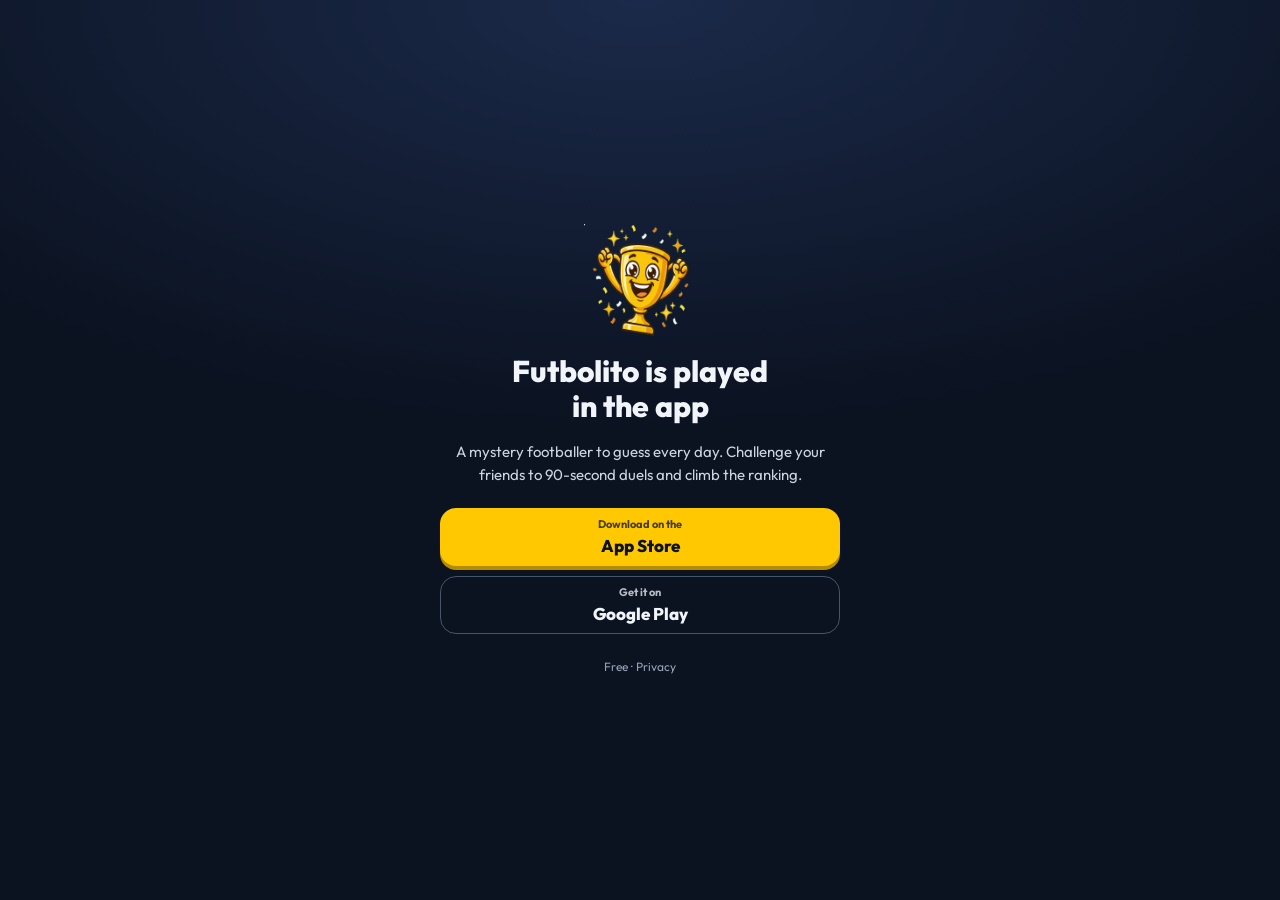
==== commit ccc53a6f: "V3t : version anglaise" ====
--- a/index.html
+++ b/index.html
@@ -8,8 +8,8 @@
     <meta name="theme-color" content="#0a0a0f" />
     <link rel="manifest" href="/manifest.json" />
     <title>Futbolito</title>
-    <script type="module" crossorigin src="/index-HTKUf17T.js"></script>
-    <link rel="stylesheet" crossorigin href="/index-Co5wlqZv.css">
+    <script type="module" crossorigin src="/index-BcQgebqg.js"></script>
+    <link rel="stylesheet" crossorigin href="/index-Cl8mhtLP.css">
   </head>
   <body style="background-color:#0a0a0f">
     <div id="root" style="background-color:#0a0a0f;min-height:100vh">
--- a/index-Cl8mhtLP.css
+++ b/index-Cl8mhtLP.css
@@ -0,0 +1 @@
+@font-face{font-family:Outfit;font-style:normal;font-weight:400;font-display:swap;src:url([data-uri]) format("woff2");unicode-range:U+0000-00FF,U+0131,U+0152-0153,U+02BB-02BC,U+02C6,U+02DA,U+02DC,U+0304,U+0308,U+0329,U+2000-206F,U+20AC,U+2122,U+2191,U+2193,U+2212,U+2215,U+FEFF,U+FFFD}@font-face{font-family:Outfit;font-style:normal;font-weight:500;font-display:swap;src:url([data-uri]) format("woff2");unicode-range:U+0000-00FF,U+0131,U+0152-0153,U+02BB-02BC,U+02C6,U+02DA,U+02DC,U+0304,U+0308,U+0329,U+2000-206F,U+20AC,U+2122,U+2191,U+2193,U+2212,U+2215,U+FEFF,U+FFFD}@font-face{font-family:Outfit;font-style:normal;font-weight:600;font-display:swap;src:url([data-uri]) format("woff2");unicode-range:U+0000-00FF,U+0131,U+0152-0153,U+02BB-02BC,U+02C6,U+02DA,U+02DC,U+0304,U+0308,U+0329,U+2000-206F,U+20AC,U+2122,U+2191,U+2193,U+2212,U+2215,U+FEFF,U+FFFD}@font-face{font-family:Outfit;font-style:normal;font-weight:700;font-display:swap;src:url([data-uri]) format("woff2");unicode-range:U+0000-00FF,U+0131,U+0152-0153,U+02BB-02BC,U+02C6,U+02DA,U+02DC,U+0304,U+0308,U+0329,U+2000-206F,U+20AC,U+2122,U+2191,U+2193,U+2212,U+2215,U+FEFF,U+FFFD}@font-face{font-family:Outfit;font-style:normal;font-weight:800;font-display:swap;src:url([data-uri]) format("woff2");unicode-range:U+0000-00FF,U+0131,U+0152-0153,U+02BB-02BC,U+02C6,U+02DA,U+02DC,U+0304,U+0308,U+0329,U+2000-206F,U+20AC,U+2122,U+2191,U+2193,U+2212,U+2215,U+FEFF,U+FFFD}*,:before,:after{--tw-border-spacing-x: 0;--tw-border-spacing-y: 0;--tw-translate-x: 0;--tw-translate-y: 0;--tw-rotate: 0;--tw-skew-x: 0;--tw-skew-y: 0;--tw-scale-x: 1;--tw-scale-y: 1;--tw-pan-x: ;--tw-pan-y: ;--tw-pinch-zoom: ;--tw-scroll-snap-strictness: proximity;--tw-gradient-from-position: ;--tw-gradient-via-position: ;--tw-gradient-to-position: ;--tw-ordinal: ;--tw-slashed-zero: ;--tw-numeric-figure: ;--tw-numeric-spacing: ;--tw-numeric-fraction: ;--tw-ring-inset: ;--tw-ring-offset-width: 0px;--tw-ring-offset-color: #fff;--tw-ring-color: rgb(59 130 246 / .5);--tw-ring-offset-shadow: 0 0 #0000;--tw-ring-shadow: 0 0 #0000;--tw-shadow: 0 0 #0000;--tw-shadow-colored: 0 0 #0000;--tw-blur: ;--tw-brightness: ;--tw-contrast: ;--tw-grayscale: ;--tw-hue-rotate: ;--tw-invert: ;--tw-saturate: ;--tw-sepia: ;--tw-drop-shadow: ;--tw-backdrop-blur: ;--tw-backdrop-brightness: ;--tw-backdrop-contrast: ;--tw-backdrop-grayscale: ;--tw-backdrop-hue-rotate: ;--tw-backdrop-invert: ;--tw-backdrop-opacity: ;--tw-backdrop-saturate: ;--tw-backdrop-sepia: ;--tw-contain-size: ;--tw-contain-layout: ;--tw-contain-paint: ;--tw-contain-style: }::backdrop{--tw-border-spacing-x: 0;--tw-border-spacing-y: 0;--tw-translate-x: 0;--tw-translate-y: 0;--tw-rotate: 0;--tw-skew-x: 0;--tw-skew-y: 0;--tw-scale-x: 1;--tw-scale-y: 1;--tw-pan-x: ;--tw-pan-y: ;--tw-pinch-zoom: ;--tw-scroll-snap-strictness: proximity;--tw-gradient-from-position: ;--tw-gradient-via-position: ;--tw-gradient-to-position: ;--tw-ordinal: ;--tw-slashed-zero: ;--tw-numeric-figure: ;--tw-numeric-spacing: ;--tw-numeric-fraction: ;--tw-ring-inset: ;--tw-ring-offset-width: 0px;--tw-ring-offset-color: #fff;--tw-ring-color: rgb(59 130 246 / .5);--tw-ring-offset-shadow: 0 0 #0000;--tw-ring-shadow: 0 0 #0000;--tw-shadow: 0 0 #0000;--tw-shadow-colored: 0 0 #0000;--tw-blur: ;--tw-brightness: ;--tw-contrast: ;--tw-grayscale: ;--tw-hue-rotate: ;--tw-invert: ;--tw-saturate: ;--tw-sepia: ;--tw-drop-shadow: ;--tw-backdrop-blur: ;--tw-backdrop-brightness: ;--tw-backdrop-contrast: ;--tw-backdrop-grayscale: ;--tw-backdrop-hue-rotate: ;--tw-backdrop-invert: ;--tw-backdrop-opacity: ;--tw-backdrop-saturate: ;--tw-backdrop-sepia: ;--tw-contain-size: ;--tw-contain-layout: ;--tw-contain-paint: ;--tw-contain-style: }*,:before,:after{box-sizing:border-box;border-width:0;border-style:solid;border-color:#e5e7eb}:before,:after{--tw-content: ""}html,:host{line-height:1.5;-webkit-text-size-adjust:100%;-moz-tab-size:4;-o-tab-size:4;tab-size:4;font-family:ui-sans-serif,system-ui,sans-serif,"Apple Color Emoji","Segoe UI Emoji",Segoe UI Symbol,"Noto Color Emoji";font-feature-settings:normal;font-variation-settings:normal;-webkit-tap-highlight-color:transparent}body{margin:0;line-height:inherit}hr{height:0;color:inherit;border-top-width:1px}abbr:where([title]){-webkit-text-decoration:underline dotted;text-decoration:underline dotted}h1,h2,h3,h4,h5,h6{font-size:inherit;font-weight:inherit}a{color:inherit;text-decoration:inherit}b,strong{font-weight:bolder}code,kbd,samp,pre{font-family:ui-monospace,SFMono-Regular,Menlo,Monaco,Consolas,Liberation Mono,Courier New,monospace;font-feature-settings:normal;font-variation-settings:normal;font-size:1em}small{font-size:80%}sub,sup{font-size:75%;line-height:0;position:relative;vertical-align:baseline}sub{bottom:-.25em}sup{top:-.5em}table{text-indent:0;border-color:inherit;border-collapse:collapse}button,input,optgroup,select,textarea{font-family:inherit;font-feature-settings:inherit;font-variation-settings:inherit;font-size:100%;font-weight:inherit;line-height:inherit;letter-spacing:inherit;color:inherit;margin:0;padding:0}button,select{text-transform:none}button,input:where([type=button]),input:where([type=reset]),input:where([type=submit]){-webkit-appearance:button;background-color:transparent;background-image:none}:-moz-focusring{outline:auto}:-moz-ui-invalid{box-shadow:none}progress{vertical-align:baseline}::-webkit-inner-spin-button,::-webkit-outer-spin-button{height:auto}[type=search]{-webkit-appearance:textfield;outline-offset:-2px}::-webkit-search-decoration{-webkit-appearance:none}::-webkit-file-upload-button{-webkit-appearance:button;font:inherit}summary{display:list-item}blockquote,dl,dd,h1,h2,h3,h4,h5,h6,hr,figure,p,pre{margin:0}fieldset{margin:0;padding:0}legend{padding:0}ol,ul,menu{list-style:none;margin:0;padding:0}dialog{padding:0}textarea{resize:vertical}input::-moz-placeholder,textarea::-moz-placeholder{opacity:1;color:#9ca3af}input::placeholder,textarea::placeholder{opacity:1;color:#9ca3af}button,[role=button]{cursor:pointer}:disabled{cursor:default}img,svg,video,canvas,audio,iframe,embed,object{display:block;vertical-align:middle}img,video{max-width:100%;height:auto}[hidden]:where(:not([hidden=until-found])){display:none}:root{--background: 0 0% 100%;--foreground: 0 0% 3.9%;--card: 0 0% 100%;--card-foreground: 0 0% 3.9%;--popover: 0 0% 100%;--popover-foreground: 0 0% 3.9%;--primary: 0 0% 9%;--primary-foreground: 0 0% 98%;--secondary: 0 0% 96.1%;--secondary-foreground: 0 0% 9%;--muted: 0 0% 96.1%;--muted-foreground: 0 0% 45.1%;--accent: 0 0% 96.1%;--accent-foreground: 0 0% 9%;--destructive: 0 84.2% 60.2%;--destructive-foreground: 0 0% 98%;--border: 0 0% 89.8%;--input: 0 0% 89.8%;--ring: 0 0% 3.9%;--chart-1: 12 76% 61%;--chart-2: 173 58% 39%;--chart-3: 197 37% 24%;--chart-4: 43 74% 66%;--chart-5: 27 87% 67%;--radius: .5rem;--sidebar-background: 0 0% 98%;--sidebar-foreground: 240 5.3% 26.1%;--sidebar-primary: 240 5.9% 10%;--sidebar-primary-foreground: 0 0% 98%;--sidebar-accent: 240 4.8% 95.9%;--sidebar-accent-foreground: 240 5.9% 10%;--sidebar-border: 220 13% 91%;--sidebar-ring: 217.2 91.2% 59.8%}.dark{--background: 0 0% 3.9%;--foreground: 0 0% 98%;--card: 0 0% 3.9%;--card-foreground: 0 0% 98%;--popover: 0 0% 3.9%;--popover-foreground: 0 0% 98%;--primary: 0 0% 98%;--primary-foreground: 0 0% 9%;--secondary: 0 0% 14.9%;--secondary-foreground: 0 0% 98%;--muted: 0 0% 14.9%;--muted-foreground: 0 0% 63.9%;--accent: 0 0% 14.9%;--accent-foreground: 0 0% 98%;--destructive: 0 62.8% 30.6%;--destructive-foreground: 0 0% 98%;--border: 0 0% 14.9%;--input: 0 0% 14.9%;--ring: 0 0% 83.1%;--chart-1: 220 70% 50%;--chart-2: 160 60% 45%;--chart-3: 30 80% 55%;--chart-4: 280 65% 60%;--chart-5: 340 75% 55%;--sidebar-background: 240 5.9% 10%;--sidebar-foreground: 240 4.8% 95.9%;--sidebar-primary: 224.3 76.3% 48%;--sidebar-primary-foreground: 0 0% 100%;--sidebar-accent: 240 3.7% 15.9%;--sidebar-accent-foreground: 240 4.8% 95.9%;--sidebar-border: 240 3.7% 15.9%;--sidebar-ring: 217.2 91.2% 59.8%}*{border-color:hsl(var(--border));outline-color:hsl(var(--ring) / .5)}html{background-color:var(--fb-bg);color-scheme:dark}body{color:hsl(var(--foreground));font-family:var(--fb-font);background-color:var(--fb-bg);padding-top:env(safe-area-inset-top,0px);padding-left:env(safe-area-inset-left,0px);padding-right:env(safe-area-inset-right,0px);padding-bottom:env(safe-area-inset-bottom,0px)}.container{width:100%}@media(min-width:640px){.container{max-width:640px}}@media(min-width:768px){.container{max-width:768px}}@media(min-width:1024px){.container{max-width:1024px}}@media(min-width:1280px){.container{max-width:1280px}}@media(min-width:1536px){.container{max-width:1536px}}.sr-only{position:absolute;width:1px;height:1px;padding:0;margin:-1px;overflow:hidden;clip:rect(0,0,0,0);white-space:nowrap;border-width:0}.pointer-events-none{pointer-events:none}.pointer-events-auto{pointer-events:auto}.\!visible{visibility:visible!important}.visible{visibility:visible}.invisible{visibility:hidden}.collapse{visibility:collapse}.static{position:static}.fixed{position:fixed}.absolute{position:absolute}.relative{position:relative}.sticky{position:sticky}.inset-0{top:0;right:0;bottom:0;left:0}.inset-x-0{left:0;right:0}.inset-y-0{top:0;bottom:0}.-bottom-0\.5{bottom:-.125rem}.-bottom-1{bottom:-.25rem}.-bottom-12{bottom:-3rem}.-left-1{left:-.25rem}.-left-12{left:-3rem}.-right-0\.5{right:-.125rem}.-right-1{right:-.25rem}.-right-12{right:-3rem}.-top-12{top:-3rem}.-top-3{top:-.75rem}.bottom-0{bottom:0}.bottom-11{bottom:2.75rem}.bottom-full{bottom:100%}.left-0{left:0}.left-1{left:.25rem}.left-1\/2{left:50%}.left-2{left:.5rem}.left-3{left:.75rem}.left-3\.5{left:.875rem}.left-4{left:1rem}.left-\[50\%\]{left:50%}.right-0{right:0}.right-1{right:.25rem}.right-2{right:.5rem}.right-3{right:.75rem}.right-4{right:1rem}.top-0{top:0}.top-1\.5{top:.375rem}.top-1\/2{top:50%}.top-1\/3{top:33.333333%}.top-10{top:2.5rem}.top-2{top:.5rem}.top-3{top:.75rem}.top-3\.5{top:.875rem}.top-4{top:1rem}.top-\[12\%\]{top:12%}.top-\[1px\]{top:1px}.top-\[50\%\]{top:50%}.top-\[60\%\]{top:60%}.top-full{top:100%}.isolate{isolation:isolate}.z-10{z-index:10}.z-20{z-index:20}.z-40{z-index:40}.z-50{z-index:50}.z-\[10000\]{z-index:10000}.z-\[100\]{z-index:100}.z-\[1\]{z-index:1}.z-\[60\]{z-index:60}.z-\[70\]{z-index:70}.z-\[9998\]{z-index:9998}.z-\[9999\]{z-index:9999}.col-span-1{grid-column:span 1 / span 1}.col-span-11{grid-column:span 11 / span 11}.col-span-2{grid-column:span 2 / span 2}.col-span-3{grid-column:span 3 / span 3}.-mx-1{margin-left:-.25rem;margin-right:-.25rem}.mx-2{margin-left:.5rem;margin-right:.5rem}.mx-3\.5{margin-left:.875rem;margin-right:.875rem}.mx-4{margin-left:1rem;margin-right:1rem}.mx-auto{margin-left:auto;margin-right:auto}.my-0\.5{margin-top:.125rem;margin-bottom:.125rem}.my-1{margin-top:.25rem;margin-bottom:.25rem}.my-auto{margin-top:auto;margin-bottom:auto}.-ml-2{margin-left:-.5rem}.-ml-4{margin-left:-1rem}.-mr-1{margin-right:-.25rem}.-mr-2{margin-right:-.5rem}.-mt-1{margin-top:-.25rem}.-mt-4{margin-top:-1rem}.mb-0\.5{margin-bottom:.125rem}.mb-1{margin-bottom:.25rem}.mb-1\.5{margin-bottom:.375rem}.mb-10{margin-bottom:2.5rem}.mb-2{margin-bottom:.5rem}.mb-2\.5{margin-bottom:.625rem}.mb-3{margin-bottom:.75rem}.mb-4{margin-bottom:1rem}.mb-5{margin-bottom:1.25rem}.mb-6{margin-bottom:1.5rem}.mb-7{margin-bottom:1.75rem}.mb-8{margin-bottom:2rem}.ml-1{margin-left:.25rem}.ml-2{margin-left:.5rem}.ml-3{margin-left:.75rem}.ml-4{margin-left:1rem}.ml-5{margin-left:1.25rem}.ml-6{margin-left:1.5rem}.ml-auto{margin-left:auto}.mr-0\.5{margin-right:.125rem}.mr-1{margin-right:.25rem}.mr-1\.5{margin-right:.375rem}.mr-2{margin-right:.5rem}.mt-0\.5{margin-top:.125rem}.mt-1{margin-top:.25rem}.mt-1\.5{margin-top:.375rem}.mt-2{margin-top:.5rem}.mt-2\.5{margin-top:.625rem}.mt-24{margin-top:6rem}.mt-3{margin-top:.75rem}.mt-3\.5{margin-top:.875rem}.mt-4{margin-top:1rem}.mt-5{margin-top:1.25rem}.mt-6{margin-top:1.5rem}.mt-auto{margin-top:auto}.line-clamp-2{overflow:hidden;display:-webkit-box;-webkit-box-orient:vertical;-webkit-line-clamp:2}.block{display:block}.inline-block{display:inline-block}.inline{display:inline}.flex{display:flex}.inline-flex{display:inline-flex}.table{display:table}.grid{display:grid}.hidden{display:none}.aspect-square{aspect-ratio:1 / 1}.aspect-video{aspect-ratio:16 / 9}.size-4{width:1rem;height:1rem}.h-0\.5{height:.125rem}.h-1{height:.25rem}.h-1\.5{height:.375rem}.h-10{height:2.5rem}.h-11{height:2.75rem}.h-12{height:3rem}.h-14{height:3.5rem}.h-16{height:4rem}.h-2{height:.5rem}.h-2\.5{height:.625rem}.h-20{height:5rem}.h-24{height:6rem}.h-28{height:7rem}.h-3{height:.75rem}.h-3\.5{height:.875rem}.h-32{height:8rem}.h-36{height:9rem}.h-4{height:1rem}.h-40{height:10rem}.h-48{height:12rem}.h-5{height:1.25rem}.h-6{height:1.5rem}.h-7{height:1.75rem}.h-8{height:2rem}.h-9{height:2.25rem}.h-\[156px\]{height:156px}.h-\[18px\]{height:18px}.h-\[1px\]{height:1px}.h-\[52px\]{height:52px}.h-\[var\(--radix-navigation-menu-viewport-height\)\]{height:var(--radix-navigation-menu-viewport-height)}.h-\[var\(--radix-select-trigger-height\)\]{height:var(--radix-select-trigger-height)}.h-auto{height:auto}.h-fit{height:-moz-fit-content;height:fit-content}.h-full{height:100%}.h-px{height:1px}.h-svh{height:100svh}.max-h-24{max-height:6rem}.max-h-32{max-height:8rem}.max-h-40{max-height:10rem}.max-h-48{max-height:12rem}.max-h-56{max-height:14rem}.max-h-60{max-height:15rem}.max-h-64{max-height:16rem}.max-h-72{max-height:18rem}.max-h-80{max-height:20rem}.max-h-96{max-height:24rem}.max-h-\[28rem\]{max-height:28rem}.max-h-\[300px\]{max-height:300px}.max-h-\[400px\]{max-height:400px}.max-h-\[40vh\]{max-height:40vh}.max-h-\[500px\]{max-height:500px}.max-h-\[600px\]{max-height:600px}.max-h-\[60vh\]{max-height:60vh}.max-h-\[80vh\]{max-height:80vh}.max-h-\[85vh\]{max-height:85vh}.max-h-\[90vh\]{max-height:90vh}.max-h-screen{max-height:100vh}.min-h-0{min-height:0px}.min-h-\[150px\]{min-height:150px}.min-h-\[60px\]{min-height:60px}.min-h-\[64px\]{min-height:64px}.min-h-screen{min-height:100vh}.min-h-svh{min-height:100svh}.w-0{width:0px}.w-1{width:.25rem}.w-10{width:2.5rem}.w-11{width:2.75rem}.w-12{width:3rem}.w-14{width:3.5rem}.w-16{width:4rem}.w-2{width:.5rem}.w-2\.5{width:.625rem}.w-20{width:5rem}.w-24{width:6rem}.w-28{width:7rem}.w-3{width:.75rem}.w-3\.5{width:.875rem}.w-3\/4{width:75%}.w-32{width:8rem}.w-36{width:9rem}.w-4{width:1rem}.w-40{width:10rem}.w-44{width:11rem}.w-48{width:12rem}.w-5{width:1.25rem}.w-56{width:14rem}.w-6{width:1.5rem}.w-64{width:16rem}.w-7{width:1.75rem}.w-72{width:18rem}.w-8{width:2rem}.w-9{width:2.25rem}.w-\[--sidebar-width\]{width:var(--sidebar-width)}.w-\[100px\]{width:100px}.w-\[18px\]{width:18px}.w-\[1px\]{width:1px}.w-\[52px\]{width:52px}.w-auto{width:auto}.w-full{width:100%}.w-max{width:-moz-max-content;width:max-content}.w-px{width:1px}.min-w-0{min-width:0px}.min-w-10{min-width:2.5rem}.min-w-5{min-width:1.25rem}.min-w-8{min-width:2rem}.min-w-9{min-width:2.25rem}.min-w-\[12rem\]{min-width:12rem}.min-w-\[200px\]{min-width:200px}.min-w-\[8rem\]{min-width:8rem}.min-w-\[var\(--radix-select-trigger-width\)\]{min-width:var(--radix-select-trigger-width)}.max-w-2xl{max-width:42rem}.max-w-3xl{max-width:48rem}.max-w-4xl{max-width:56rem}.max-w-5xl{max-width:64rem}.max-w-6xl{max-width:72rem}.max-w-7xl{max-width:80rem}.max-w-\[--skeleton-width\]{max-width:var(--skeleton-width)}.max-w-\[100px\]{max-width:100px}.max-w-\[120px\]{max-width:120px}.max-w-\[130px\]{max-width:130px}.max-w-\[160px\]{max-width:160px}.max-w-\[180px\]{max-width:180px}.max-w-\[300px\]{max-width:300px}.max-w-\[70\%\]{max-width:70%}.max-w-\[80px\]{max-width:80px}.max-w-\[80vw\]{max-width:80vw}.max-w-\[90px\]{max-width:90px}.max-w-lg{max-width:32rem}.max-w-max{max-width:-moz-max-content;max-width:max-content}.max-w-md{max-width:28rem}.max-w-sm{max-width:24rem}.max-w-xs{max-width:20rem}.flex-1{flex:1 1 0%}.flex-\[2\]{flex:2}.flex-shrink-0,.shrink-0{flex-shrink:0}.grow{flex-grow:1}.grow-0{flex-grow:0}.basis-full{flex-basis:100%}.caption-bottom{caption-side:bottom}.border-collapse{border-collapse:collapse}.-translate-x-1\/2{--tw-translate-x: -50%;transform:translate(var(--tw-translate-x),var(--tw-translate-y)) rotate(var(--tw-rotate)) skew(var(--tw-skew-x)) skewY(var(--tw-skew-y)) scaleX(var(--tw-scale-x)) scaleY(var(--tw-scale-y))}.-translate-x-px{--tw-translate-x: -1px;transform:translate(var(--tw-translate-x),var(--tw-translate-y)) rotate(var(--tw-rotate)) skew(var(--tw-skew-x)) skewY(var(--tw-skew-y)) scaleX(var(--tw-scale-x)) scaleY(var(--tw-scale-y))}.-translate-y-1\/2{--tw-translate-y: -50%;transform:translate(var(--tw-translate-x),var(--tw-translate-y)) rotate(var(--tw-rotate)) skew(var(--tw-skew-x)) skewY(var(--tw-skew-y)) scaleX(var(--tw-scale-x)) scaleY(var(--tw-scale-y))}.translate-x-\[-50\%\]{--tw-translate-x: -50%;transform:translate(var(--tw-translate-x),var(--tw-translate-y)) rotate(var(--tw-rotate)) skew(var(--tw-skew-x)) skewY(var(--tw-skew-y)) scaleX(var(--tw-scale-x)) scaleY(var(--tw-scale-y))}.translate-x-px{--tw-translate-x: 1px;transform:translate(var(--tw-translate-x),var(--tw-translate-y)) rotate(var(--tw-rotate)) skew(var(--tw-skew-x)) skewY(var(--tw-skew-y)) scaleX(var(--tw-scale-x)) scaleY(var(--tw-scale-y))}.translate-y-\[-50\%\]{--tw-translate-y: -50%;transform:translate(var(--tw-translate-x),var(--tw-translate-y)) rotate(var(--tw-rotate)) skew(var(--tw-skew-x)) skewY(var(--tw-skew-y)) scaleX(var(--tw-scale-x)) scaleY(var(--tw-scale-y))}.rotate-45{--tw-rotate: 45deg;transform:translate(var(--tw-translate-x),var(--tw-translate-y)) rotate(var(--tw-rotate)) skew(var(--tw-skew-x)) skewY(var(--tw-skew-y)) scaleX(var(--tw-scale-x)) scaleY(var(--tw-scale-y))}.rotate-90{--tw-rotate: 90deg;transform:translate(var(--tw-translate-x),var(--tw-translate-y)) rotate(var(--tw-rotate)) skew(var(--tw-skew-x)) skewY(var(--tw-skew-y)) scaleX(var(--tw-scale-x)) scaleY(var(--tw-scale-y))}.transform{transform:translate(var(--tw-translate-x),var(--tw-translate-y)) rotate(var(--tw-rotate)) skew(var(--tw-skew-x)) skewY(var(--tw-skew-y)) scaleX(var(--tw-scale-x)) scaleY(var(--tw-scale-y))}@keyframes pulse{50%{opacity:.5}}.animate-pulse{animation:pulse 2s cubic-bezier(.4,0,.6,1) infinite}@keyframes spin{to{transform:rotate(360deg)}}.animate-spin{animation:spin 1s linear infinite}.cursor-default{cursor:default}.cursor-help{cursor:help}.cursor-not-allowed{cursor:not-allowed}.cursor-pointer{cursor:pointer}.touch-none{touch-action:none}.select-none{-webkit-user-select:none;-moz-user-select:none;user-select:none}.resize-none{resize:none}.resize{resize:both}.list-inside{list-style-position:inside}.list-decimal{list-style-type:decimal}.list-disc{list-style-type:disc}.list-none{list-style-type:none}.appearance-none{-webkit-appearance:none;-moz-appearance:none;appearance:none}.grid-cols-1{grid-template-columns:repeat(1,minmax(0,1fr))}.grid-cols-12{grid-template-columns:repeat(12,minmax(0,1fr))}.grid-cols-2{grid-template-columns:repeat(2,minmax(0,1fr))}.grid-cols-3{grid-template-columns:repeat(3,minmax(0,1fr))}.grid-cols-4{grid-template-columns:repeat(4,minmax(0,1fr))}.grid-cols-5{grid-template-columns:repeat(5,minmax(0,1fr))}.grid-cols-6{grid-template-columns:repeat(6,minmax(0,1fr))}.flex-row{flex-direction:row}.flex-col{flex-direction:column}.flex-col-reverse{flex-direction:column-reverse}.flex-wrap{flex-wrap:wrap}.items-start{align-items:flex-start}.items-end{align-items:flex-end}.items-center{align-items:center}.items-baseline{align-items:baseline}.items-stretch{align-items:stretch}.justify-end{justify-content:flex-end}.justify-center{justify-content:center}.justify-between{justify-content:space-between}.justify-around{justify-content:space-around}.gap-0{gap:0px}.gap-0\.5{gap:.125rem}.gap-1{gap:.25rem}.gap-1\.5{gap:.375rem}.gap-2{gap:.5rem}.gap-2\.5{gap:.625rem}.gap-3{gap:.75rem}.gap-4{gap:1rem}.gap-5{gap:1.25rem}.gap-6{gap:1.5rem}.gap-x-4{-moz-column-gap:1rem;column-gap:1rem}.gap-y-0\.5{row-gap:.125rem}.gap-y-1{row-gap:.25rem}.space-x-1>:not([hidden])~:not([hidden]){--tw-space-x-reverse: 0;margin-right:calc(.25rem * var(--tw-space-x-reverse));margin-left:calc(.25rem * calc(1 - var(--tw-space-x-reverse)))}.space-x-2>:not([hidden])~:not([hidden]){--tw-space-x-reverse: 0;margin-right:calc(.5rem * var(--tw-space-x-reverse));margin-left:calc(.5rem * calc(1 - var(--tw-space-x-reverse)))}.space-x-4>:not([hidden])~:not([hidden]){--tw-space-x-reverse: 0;margin-right:calc(1rem * var(--tw-space-x-reverse));margin-left:calc(1rem * calc(1 - var(--tw-space-x-reverse)))}.space-y-0\.5>:not([hidden])~:not([hidden]){--tw-space-y-reverse: 0;margin-top:calc(.125rem * calc(1 - var(--tw-space-y-reverse)));margin-bottom:calc(.125rem * var(--tw-space-y-reverse))}.space-y-1>:not([hidden])~:not([hidden]){--tw-space-y-reverse: 0;margin-top:calc(.25rem * calc(1 - var(--tw-space-y-reverse)));margin-bottom:calc(.25rem * var(--tw-space-y-reverse))}.space-y-1\.5>:not([hidden])~:not([hidden]){--tw-space-y-reverse: 0;margin-top:calc(.375rem * calc(1 - var(--tw-space-y-reverse)));margin-bottom:calc(.375rem * var(--tw-space-y-reverse))}.space-y-2>:not([hidden])~:not([hidden]){--tw-space-y-reverse: 0;margin-top:calc(.5rem * calc(1 - var(--tw-space-y-reverse)));margin-bottom:calc(.5rem * var(--tw-space-y-reverse))}.space-y-2\.5>:not([hidden])~:not([hidden]){--tw-space-y-reverse: 0;margin-top:calc(.625rem * calc(1 - var(--tw-space-y-reverse)));margin-bottom:calc(.625rem * var(--tw-space-y-reverse))}.space-y-3>:not([hidden])~:not([hidden]){--tw-space-y-reverse: 0;margin-top:calc(.75rem * calc(1 - var(--tw-space-y-reverse)));margin-bottom:calc(.75rem * var(--tw-space-y-reverse))}.space-y-4>:not([hidden])~:not([hidden]){--tw-space-y-reverse: 0;margin-top:calc(1rem * calc(1 - var(--tw-space-y-reverse)));margin-bottom:calc(1rem * var(--tw-space-y-reverse))}.space-y-5>:not([hidden])~:not([hidden]){--tw-space-y-reverse: 0;margin-top:calc(1.25rem * calc(1 - var(--tw-space-y-reverse)));margin-bottom:calc(1.25rem * var(--tw-space-y-reverse))}.space-y-6>:not([hidden])~:not([hidden]){--tw-space-y-reverse: 0;margin-top:calc(1.5rem * calc(1 - var(--tw-space-y-reverse)));margin-bottom:calc(1.5rem * var(--tw-space-y-reverse))}.space-y-8>:not([hidden])~:not([hidden]){--tw-space-y-reverse: 0;margin-top:calc(2rem * calc(1 - var(--tw-space-y-reverse)));margin-bottom:calc(2rem * var(--tw-space-y-reverse))}.divide-y>:not([hidden])~:not([hidden]){--tw-divide-y-reverse: 0;border-top-width:calc(1px * calc(1 - var(--tw-divide-y-reverse)));border-bottom-width:calc(1px * var(--tw-divide-y-reverse))}.divide-gray-100>:not([hidden])~:not([hidden]){--tw-divide-opacity: 1;border-color:rgb(243 244 246 / var(--tw-divide-opacity, 1))}.divide-gray-200>:not([hidden])~:not([hidden]){--tw-divide-opacity: 1;border-color:rgb(229 231 235 / var(--tw-divide-opacity, 1))}.divide-red-200>:not([hidden])~:not([hidden]){--tw-divide-opacity: 1;border-color:rgb(254 202 202 / var(--tw-divide-opacity, 1))}.divide-slate-700\/30>:not([hidden])~:not([hidden]){border-color:#3341554d}.self-center{align-self:center}.overflow-auto{overflow:auto}.overflow-hidden{overflow:hidden}.overflow-x-auto{overflow-x:auto}.overflow-y-auto{overflow-y:auto}.overflow-x-hidden{overflow-x:hidden}.scroll-smooth{scroll-behavior:smooth}.truncate{overflow:hidden;text-overflow:ellipsis;white-space:nowrap}.whitespace-normal{white-space:normal}.whitespace-nowrap{white-space:nowrap}.whitespace-pre{white-space:pre}.whitespace-pre-line{white-space:pre-line}.whitespace-pre-wrap{white-space:pre-wrap}.break-words{overflow-wrap:break-word}.break-all{word-break:break-all}.rounded{border-radius:.25rem}.rounded-2xl{border-radius:1rem}.rounded-3xl{border-radius:1.5rem}.rounded-\[18px\]{border-radius:18px}.rounded-\[28px\]{border-radius:28px}.rounded-\[2px\]{border-radius:2px}.rounded-\[inherit\]{border-radius:inherit}.rounded-full{border-radius:9999px}.rounded-lg{border-radius:var(--radius)}.rounded-md{border-radius:calc(var(--radius) - 2px)}.rounded-sm{border-radius:calc(var(--radius) - 4px)}.rounded-xl{border-radius:.75rem}.rounded-b-lg{border-bottom-right-radius:var(--radius);border-bottom-left-radius:var(--radius)}.rounded-t-3xl{border-top-left-radius:1.5rem;border-top-right-radius:1.5rem}.rounded-t-\[10px\]{border-top-left-radius:10px;border-top-right-radius:10px}.rounded-tl-sm{border-top-left-radius:calc(var(--radius) - 4px)}.border{border-width:1px}.border-2{border-width:2px}.border-4{border-width:4px}.border-\[1\.5px\]{border-width:1.5px}.border-y{border-top-width:1px;border-bottom-width:1px}.border-b{border-bottom-width:1px}.border-l{border-left-width:1px}.border-l-2{border-left-width:2px}.border-l-4{border-left-width:4px}.border-r{border-right-width:1px}.border-t{border-top-width:1px}.border-t-2{border-top-width:2px}.border-dashed{border-style:dashed}.border-\[--color-border\]{border-color:var(--color-border)}.border-amber-200{--tw-border-opacity: 1;border-color:rgb(253 230 138 / var(--tw-border-opacity, 1))}.border-amber-300{--tw-border-opacity: 1;border-color:rgb(252 211 77 / var(--tw-border-opacity, 1))}.border-amber-500\/50{border-color:#f59e0b80}.border-amber-600\/50{border-color:#d9770680}.border-amber-700{--tw-border-opacity: 1;border-color:rgb(180 83 9 / var(--tw-border-opacity, 1))}.border-amber-700\/30{border-color:#b453094d}.border-amber-700\/40{border-color:#b4530966}.border-amber-700\/50{border-color:#b4530980}.border-blue-200{--tw-border-opacity: 1;border-color:rgb(191 219 254 / var(--tw-border-opacity, 1))}.border-blue-300{--tw-border-opacity: 1;border-color:rgb(147 197 253 / var(--tw-border-opacity, 1))}.border-blue-500\/30{border-color:#3b82f64d}.border-blue-700{--tw-border-opacity: 1;border-color:rgb(29 78 216 / var(--tw-border-opacity, 1))}.border-blue-700\/30{border-color:#1d4ed84d}.border-blue-700\/40{border-color:#1d4ed866}.border-border{border-color:hsl(var(--border))}.border-border\/50{border-color:hsl(var(--border) / .5)}.border-destructive{border-color:hsl(var(--destructive))}.border-destructive\/50{border-color:hsl(var(--destructive) / .5)}.border-emerald-200{--tw-border-opacity: 1;border-color:rgb(167 243 208 / var(--tw-border-opacity, 1))}.border-emerald-300{--tw-border-opacity: 1;border-color:rgb(110 231 183 / var(--tw-border-opacity, 1))}.border-emerald-400{--tw-border-opacity: 1;border-color:rgb(52 211 153 / var(--tw-border-opacity, 1))}.border-emerald-400\/30{border-color:#34d3994d}.border-emerald-500{--tw-border-opacity: 1;border-color:rgb(16 185 129 / var(--tw-border-opacity, 1))}.border-emerald-500\/40{border-color:#10b98166}.border-emerald-500\/60{border-color:#10b98199}.border-emerald-700{--tw-border-opacity: 1;border-color:rgb(4 120 87 / var(--tw-border-opacity, 1))}.border-emerald-700\/30{border-color:#0478574d}.border-emerald-700\/40{border-color:#04785766}.border-gray-100{--tw-border-opacity: 1;border-color:rgb(243 244 246 / var(--tw-border-opacity, 1))}.border-gray-200{--tw-border-opacity: 1;border-color:rgb(229 231 235 / var(--tw-border-opacity, 1))}.border-gray-300{--tw-border-opacity: 1;border-color:rgb(209 213 219 / var(--tw-border-opacity, 1))}.border-gray-400{--tw-border-opacity: 1;border-color:rgb(156 163 175 / var(--tw-border-opacity, 1))}.border-gray-600{--tw-border-opacity: 1;border-color:rgb(75 85 99 / var(--tw-border-opacity, 1))}.border-green-200{--tw-border-opacity: 1;border-color:rgb(187 247 208 / var(--tw-border-opacity, 1))}.border-green-300{--tw-border-opacity: 1;border-color:rgb(134 239 172 / var(--tw-border-opacity, 1))}.border-green-500\/30{border-color:#22c55e4d}.border-green-500\/50{border-color:#22c55e80}.border-green-600{--tw-border-opacity: 1;border-color:rgb(22 163 74 / var(--tw-border-opacity, 1))}.border-green-600\/30{border-color:#16a34a4d}.border-green-600\/40{border-color:#16a34a66}.border-green-700{--tw-border-opacity: 1;border-color:rgb(21 128 61 / var(--tw-border-opacity, 1))}.border-indigo-200{--tw-border-opacity: 1;border-color:rgb(199 210 254 / var(--tw-border-opacity, 1))}.border-input{border-color:hsl(var(--input))}.border-orange-200{--tw-border-opacity: 1;border-color:rgb(254 215 170 / var(--tw-border-opacity, 1))}.border-orange-300{--tw-border-opacity: 1;border-color:rgb(253 186 116 / var(--tw-border-opacity, 1))}.border-orange-500\/30{border-color:#f973164d}.border-orange-500\/40{border-color:#f9731666}.border-orange-700{--tw-border-opacity: 1;border-color:rgb(194 65 12 / var(--tw-border-opacity, 1))}.border-orange-700\/30{border-color:#c2410c4d}.border-orange-700\/40{border-color:#c2410c66}.border-primary{border-color:hsl(var(--primary))}.border-primary\/50{border-color:hsl(var(--primary) / .5)}.border-purple-200{--tw-border-opacity: 1;border-color:rgb(233 213 255 / var(--tw-border-opacity, 1))}.border-purple-300{--tw-border-opacity: 1;border-color:rgb(216 180 254 / var(--tw-border-opacity, 1))}.border-purple-400{--tw-border-opacity: 1;border-color:rgb(192 132 252 / var(--tw-border-opacity, 1))}.border-purple-500\/30{border-color:#a855f74d}.border-purple-500\/50{border-color:#a855f780}.border-purple-700\/40{border-color:#7e22ce66}.border-red-200{--tw-border-opacity: 1;border-color:rgb(254 202 202 / var(--tw-border-opacity, 1))}.border-red-300{--tw-border-opacity: 1;border-color:rgb(252 165 165 / var(--tw-border-opacity, 1))}.border-red-400{--tw-border-opacity: 1;border-color:rgb(248 113 113 / var(--tw-border-opacity, 1))}.border-red-400\/30{border-color:#f871714d}.border-red-500\/20{border-color:#ef444433}.border-red-500\/30{border-color:#ef44444d}.border-red-500\/40{border-color:#ef444466}.border-red-500\/50{border-color:#ef444480}.border-red-600{--tw-border-opacity: 1;border-color:rgb(220 38 38 / var(--tw-border-opacity, 1))}.border-red-700{--tw-border-opacity: 1;border-color:rgb(185 28 28 / var(--tw-border-opacity, 1))}.border-red-700\/30{border-color:#b91c1c4d}.border-red-700\/50{border-color:#b91c1c80}.border-red-800{--tw-border-opacity: 1;border-color:rgb(153 27 27 / var(--tw-border-opacity, 1))}.border-red-800\/30{border-color:#991b1b4d}.border-sidebar-border{border-color:hsl(var(--sidebar-border))}.border-slate-100{--tw-border-opacity: 1;border-color:rgb(241 245 249 / var(--tw-border-opacity, 1))}.border-slate-200{--tw-border-opacity: 1;border-color:rgb(226 232 240 / var(--tw-border-opacity, 1))}.border-slate-500{--tw-border-opacity: 1;border-color:rgb(100 116 139 / var(--tw-border-opacity, 1))}.border-slate-600{--tw-border-opacity: 1;border-color:rgb(71 85 105 / var(--tw-border-opacity, 1))}.border-slate-600\/40{border-color:#47556966}.border-slate-700{--tw-border-opacity: 1;border-color:rgb(51 65 85 / var(--tw-border-opacity, 1))}.border-slate-700\/40{border-color:#33415566}.border-slate-700\/50{border-color:#33415580}.border-slate-700\/60{border-color:#33415599}.border-slate-800{--tw-border-opacity: 1;border-color:rgb(30 41 59 / var(--tw-border-opacity, 1))}.border-slate-800\/60{border-color:#1e293b99}.border-teal-100{--tw-border-opacity: 1;border-color:rgb(204 251 241 / var(--tw-border-opacity, 1))}.border-teal-200{--tw-border-opacity: 1;border-color:rgb(153 246 228 / var(--tw-border-opacity, 1))}.border-transparent{border-color:transparent}.border-violet-100{--tw-border-opacity: 1;border-color:rgb(237 233 254 / var(--tw-border-opacity, 1))}.border-white{--tw-border-opacity: 1;border-color:rgb(255 255 255 / var(--tw-border-opacity, 1))}.border-white\/10{border-color:#ffffff1a}.border-white\/15{border-color:#ffffff26}.border-white\/20{border-color:#fff3}.border-yellow-200{--tw-border-opacity: 1;border-color:rgb(254 240 138 / var(--tw-border-opacity, 1))}.border-yellow-300{--tw-border-opacity: 1;border-color:rgb(253 224 71 / var(--tw-border-opacity, 1))}.border-yellow-500{--tw-border-opacity: 1;border-color:rgb(234 179 8 / var(--tw-border-opacity, 1))}.border-yellow-500\/20{border-color:#eab30833}.border-yellow-500\/30{border-color:#eab3084d}.border-yellow-500\/50{border-color:#eab30880}.border-yellow-600\/30{border-color:#ca8a044d}.border-yellow-700{--tw-border-opacity: 1;border-color:rgb(161 98 7 / var(--tw-border-opacity, 1))}.border-yellow-700\/40{border-color:#a1620766}.border-l-blue-400{--tw-border-opacity: 1;border-left-color:rgb(96 165 250 / var(--tw-border-opacity, 1))}.border-l-green-400{--tw-border-opacity: 1;border-left-color:rgb(74 222 128 / var(--tw-border-opacity, 1))}.border-l-red-400{--tw-border-opacity: 1;border-left-color:rgb(248 113 113 / var(--tw-border-opacity, 1))}.border-l-transparent{border-left-color:transparent}.border-l-yellow-300{--tw-border-opacity: 1;border-left-color:rgb(253 224 71 / var(--tw-border-opacity, 1))}.border-t-green-500{--tw-border-opacity: 1;border-top-color:rgb(34 197 94 / var(--tw-border-opacity, 1))}.border-t-slate-800{--tw-border-opacity: 1;border-top-color:rgb(30 41 59 / var(--tw-border-opacity, 1))}.border-t-transparent{border-top-color:transparent}.border-t-yellow-500{--tw-border-opacity: 1;border-top-color:rgb(234 179 8 / var(--tw-border-opacity, 1))}.bg-\[--color-bg\]{background-color:var(--color-bg)}.bg-accent{background-color:hsl(var(--accent))}.bg-amber-100{--tw-bg-opacity: 1;background-color:rgb(254 243 199 / var(--tw-bg-opacity, 1))}.bg-amber-200{--tw-bg-opacity: 1;background-color:rgb(253 230 138 / var(--tw-bg-opacity, 1))}.bg-amber-400{--tw-bg-opacity: 1;background-color:rgb(251 191 36 / var(--tw-bg-opacity, 1))}.bg-amber-50{--tw-bg-opacity: 1;background-color:rgb(255 251 235 / var(--tw-bg-opacity, 1))}.bg-amber-500{--tw-bg-opacity: 1;background-color:rgb(245 158 11 / var(--tw-bg-opacity, 1))}.bg-amber-600{--tw-bg-opacity: 1;background-color:rgb(217 119 6 / var(--tw-bg-opacity, 1))}.bg-amber-600\/30{background-color:#d977064d}.bg-amber-900\/10{background-color:#78350f1a}.bg-amber-900\/20{background-color:#78350f33}.bg-amber-900\/30{background-color:#78350f4d}.bg-amber-950\/20{background-color:#451a0333}.bg-amber-950\/30{background-color:#451a034d}.bg-background{background-color:hsl(var(--background))}.bg-black\/20{background-color:#0003}.bg-black\/50{background-color:#00000080}.bg-black\/70{background-color:#000000b3}.bg-black\/80{background-color:#000c}.bg-blue-100{--tw-bg-opacity: 1;background-color:rgb(219 234 254 / var(--tw-bg-opacity, 1))}.bg-blue-200{--tw-bg-opacity: 1;background-color:rgb(191 219 254 / var(--tw-bg-opacity, 1))}.bg-blue-50{--tw-bg-opacity: 1;background-color:rgb(239 246 255 / var(--tw-bg-opacity, 1))}.bg-blue-500{--tw-bg-opacity: 1;background-color:rgb(59 130 246 / var(--tw-bg-opacity, 1))}.bg-blue-500\/20{background-color:#3b82f633}.bg-blue-600{--tw-bg-opacity: 1;background-color:rgb(37 99 235 / var(--tw-bg-opacity, 1))}.bg-blue-900\/20{background-color:#1e3a8a33}.bg-blue-950\/20{background-color:#17255433}.bg-border{background-color:hsl(var(--border))}.bg-card{background-color:hsl(var(--card))}.bg-destructive{background-color:hsl(var(--destructive))}.bg-destructive\/10{background-color:hsl(var(--destructive) / .1)}.bg-emerald-100{--tw-bg-opacity: 1;background-color:rgb(209 250 229 / var(--tw-bg-opacity, 1))}.bg-emerald-400\/10{background-color:#34d3991a}.bg-emerald-50{--tw-bg-opacity: 1;background-color:rgb(236 253 245 / var(--tw-bg-opacity, 1))}.bg-emerald-500{--tw-bg-opacity: 1;background-color:rgb(16 185 129 / var(--tw-bg-opacity, 1))}.bg-emerald-600{--tw-bg-opacity: 1;background-color:rgb(5 150 105 / var(--tw-bg-opacity, 1))}.bg-emerald-700{--tw-bg-opacity: 1;background-color:rgb(4 120 87 / var(--tw-bg-opacity, 1))}.bg-emerald-900\/10{background-color:#064e3b1a}.bg-emerald-900\/20{background-color:#064e3b33}.bg-emerald-900\/30{background-color:#064e3b4d}.bg-emerald-950{--tw-bg-opacity: 1;background-color:rgb(2 44 34 / var(--tw-bg-opacity, 1))}.bg-emerald-950\/10{background-color:#022c221a}.bg-emerald-950\/20{background-color:#022c2233}.bg-emerald-950\/30{background-color:#022c224d}.bg-foreground{background-color:hsl(var(--foreground))}.bg-gray-100{--tw-bg-opacity: 1;background-color:rgb(243 244 246 / var(--tw-bg-opacity, 1))}.bg-gray-200{--tw-bg-opacity: 1;background-color:rgb(229 231 235 / var(--tw-bg-opacity, 1))}.bg-gray-400{--tw-bg-opacity: 1;background-color:rgb(156 163 175 / var(--tw-bg-opacity, 1))}.bg-gray-50{--tw-bg-opacity: 1;background-color:rgb(249 250 251 / var(--tw-bg-opacity, 1))}.bg-gray-500{--tw-bg-opacity: 1;background-color:rgb(107 114 128 / var(--tw-bg-opacity, 1))}.bg-gray-500\/20{background-color:#6b728033}.bg-gray-900{--tw-bg-opacity: 1;background-color:rgb(17 24 39 / var(--tw-bg-opacity, 1))}.bg-green-100{--tw-bg-opacity: 1;background-color:rgb(220 252 231 / var(--tw-bg-opacity, 1))}.bg-green-200{--tw-bg-opacity: 1;background-color:rgb(187 247 208 / var(--tw-bg-opacity, 1))}.bg-green-50{--tw-bg-opacity: 1;background-color:rgb(240 253 244 / var(--tw-bg-opacity, 1))}.bg-green-50\/50{background-color:#f0fdf480}.bg-green-500{--tw-bg-opacity: 1;background-color:rgb(34 197 94 / var(--tw-bg-opacity, 1))}.bg-green-500\/10{background-color:#22c55e1a}.bg-green-500\/20{background-color:#22c55e33}.bg-green-500\/30{background-color:#22c55e4d}.bg-green-600{--tw-bg-opacity: 1;background-color:rgb(22 163 74 / var(--tw-bg-opacity, 1))}.bg-green-900\/20{background-color:#14532d33}.bg-indigo-100{--tw-bg-opacity: 1;background-color:rgb(224 231 255 / var(--tw-bg-opacity, 1))}.bg-indigo-50{--tw-bg-opacity: 1;background-color:rgb(238 242 255 / var(--tw-bg-opacity, 1))}.bg-indigo-600{--tw-bg-opacity: 1;background-color:rgb(79 70 229 / var(--tw-bg-opacity, 1))}.bg-muted{background-color:hsl(var(--muted))}.bg-muted\/50{background-color:hsl(var(--muted) / .5)}.bg-orange-100{--tw-bg-opacity: 1;background-color:rgb(255 237 213 / var(--tw-bg-opacity, 1))}.bg-orange-50{--tw-bg-opacity: 1;background-color:rgb(255 247 237 / var(--tw-bg-opacity, 1))}.bg-orange-50\/50{background-color:#fff7ed80}.bg-orange-500{--tw-bg-opacity: 1;background-color:rgb(249 115 22 / var(--tw-bg-opacity, 1))}.bg-orange-500\/10{background-color:#f973161a}.bg-orange-500\/20{background-color:#f9731633}.bg-orange-600{--tw-bg-opacity: 1;background-color:rgb(234 88 12 / var(--tw-bg-opacity, 1))}.bg-orange-900\/10{background-color:#7c2d121a}.bg-orange-900\/20{background-color:#7c2d1233}.bg-orange-950\/10{background-color:#4314071a}.bg-orange-950\/30{background-color:#4314074d}.bg-popover{background-color:hsl(var(--popover))}.bg-primary{background-color:hsl(var(--primary))}.bg-primary\/10{background-color:hsl(var(--primary) / .1)}.bg-primary\/20{background-color:hsl(var(--primary) / .2)}.bg-purple-100{--tw-bg-opacity: 1;background-color:rgb(243 232 255 / var(--tw-bg-opacity, 1))}.bg-purple-50{--tw-bg-opacity: 1;background-color:rgb(250 245 255 / var(--tw-bg-opacity, 1))}.bg-purple-500\/20{background-color:#a855f733}.bg-purple-600{--tw-bg-opacity: 1;background-color:rgb(147 51 234 / var(--tw-bg-opacity, 1))}.bg-purple-600\/30{background-color:#9333ea4d}.bg-purple-900\/20{background-color:#581c8733}.bg-red-100{--tw-bg-opacity: 1;background-color:rgb(254 226 226 / var(--tw-bg-opacity, 1))}.bg-red-200{--tw-bg-opacity: 1;background-color:rgb(254 202 202 / var(--tw-bg-opacity, 1))}.bg-red-400{--tw-bg-opacity: 1;background-color:rgb(248 113 113 / var(--tw-bg-opacity, 1))}.bg-red-400\/10{background-color:#f871711a}.bg-red-50{--tw-bg-opacity: 1;background-color:rgb(254 242 242 / var(--tw-bg-opacity, 1))}.bg-red-50\/50{background-color:#fef2f280}.bg-red-500{--tw-bg-opacity: 1;background-color:rgb(239 68 68 / var(--tw-bg-opacity, 1))}.bg-red-500\/10{background-color:#ef44441a}.bg-red-500\/20{background-color:#ef444433}.bg-red-500\/30{background-color:#ef44444d}.bg-red-600{--tw-bg-opacity: 1;background-color:rgb(220 38 38 / var(--tw-bg-opacity, 1))}.bg-red-900\/20{background-color:#7f1d1d33}.bg-red-900\/30{background-color:#7f1d1d4d}.bg-red-950{--tw-bg-opacity: 1;background-color:rgb(69 10 10 / var(--tw-bg-opacity, 1))}.bg-red-950\/10{background-color:#450a0a1a}.bg-red-950\/20{background-color:#450a0a33}.bg-red-950\/30{background-color:#450a0a4d}.bg-red-950\/50{background-color:#450a0a80}.bg-secondary{background-color:hsl(var(--secondary))}.bg-sidebar{background-color:hsl(var(--sidebar-background))}.bg-sidebar-border{background-color:hsl(var(--sidebar-border))}.bg-slate-100{--tw-bg-opacity: 1;background-color:rgb(241 245 249 / var(--tw-bg-opacity, 1))}.bg-slate-50{--tw-bg-opacity: 1;background-color:rgb(248 250 252 / var(--tw-bg-opacity, 1))}.bg-slate-600{--tw-bg-opacity: 1;background-color:rgb(71 85 105 / var(--tw-bg-opacity, 1))}.bg-slate-700{--tw-bg-opacity: 1;background-color:rgb(51 65 85 / var(--tw-bg-opacity, 1))}.bg-slate-700\/50{background-color:#33415580}.bg-slate-800{--tw-bg-opacity: 1;background-color:rgb(30 41 59 / var(--tw-bg-opacity, 1))}.bg-slate-800\/30{background-color:#1e293b4d}.bg-slate-800\/40{background-color:#1e293b66}.bg-slate-800\/50{background-color:#1e293b80}.bg-slate-800\/60{background-color:#1e293b99}.bg-slate-800\/80{background-color:#1e293bcc}.bg-slate-900{--tw-bg-opacity: 1;background-color:rgb(15 23 42 / var(--tw-bg-opacity, 1))}.bg-slate-900\/20{background-color:#0f172a33}.bg-slate-900\/30{background-color:#0f172a4d}.bg-slate-900\/40{background-color:#0f172a66}.bg-slate-900\/50{background-color:#0f172a80}.bg-slate-900\/60{background-color:#0f172a99}.bg-slate-900\/80{background-color:#0f172acc}.bg-slate-950{--tw-bg-opacity: 1;background-color:rgb(2 6 23 / var(--tw-bg-opacity, 1))}.bg-slate-950\/60{background-color:#02061799}.bg-teal-50{--tw-bg-opacity: 1;background-color:rgb(240 253 250 / var(--tw-bg-opacity, 1))}.bg-teal-600{--tw-bg-opacity: 1;background-color:rgb(13 148 136 / var(--tw-bg-opacity, 1))}.bg-transparent{background-color:transparent}.bg-violet-100{--tw-bg-opacity: 1;background-color:rgb(237 233 254 / var(--tw-bg-opacity, 1))}.bg-violet-600{--tw-bg-opacity: 1;background-color:rgb(124 58 237 / var(--tw-bg-opacity, 1))}.bg-white{--tw-bg-opacity: 1;background-color:rgb(255 255 255 / var(--tw-bg-opacity, 1))}.bg-white\/15{background-color:#ffffff26}.bg-white\/20{background-color:#fff3}.bg-white\/40{background-color:#fff6}.bg-white\/60{background-color:#fff9}.bg-white\/\[0\.07\]{background-color:#ffffff12}.bg-yellow-100{--tw-bg-opacity: 1;background-color:rgb(254 249 195 / var(--tw-bg-opacity, 1))}.bg-yellow-400{--tw-bg-opacity: 1;background-color:rgb(250 204 21 / var(--tw-bg-opacity, 1))}.bg-yellow-50{--tw-bg-opacity: 1;background-color:rgb(254 252 232 / var(--tw-bg-opacity, 1))}.bg-yellow-500{--tw-bg-opacity: 1;background-color:rgb(234 179 8 / var(--tw-bg-opacity, 1))}.bg-yellow-500\/20{background-color:#eab30833}.bg-yellow-500\/30{background-color:#eab3084d}.bg-yellow-600{--tw-bg-opacity: 1;background-color:rgb(202 138 4 / var(--tw-bg-opacity, 1))}.bg-yellow-900\/15{background-color:#713f1226}.bg-yellow-900\/20{background-color:#713f1233}.bg-yellow-950{--tw-bg-opacity: 1;background-color:rgb(66 32 6 / var(--tw-bg-opacity, 1))}.bg-yellow-950\/20{background-color:#42200633}.bg-gradient-to-b{background-image:linear-gradient(to bottom,var(--tw-gradient-stops))}.bg-gradient-to-br{background-image:linear-gradient(to bottom right,var(--tw-gradient-stops))}.bg-gradient-to-r{background-image:linear-gradient(to right,var(--tw-gradient-stops))}.from-amber-50{--tw-gradient-from: #fffbeb var(--tw-gradient-from-position);--tw-gradient-to: rgb(255 251 235 / 0) var(--tw-gradient-to-position);--tw-gradient-stops: var(--tw-gradient-from), var(--tw-gradient-to)}.from-blue-50{--tw-gradient-from: #eff6ff var(--tw-gradient-from-position);--tw-gradient-to: rgb(239 246 255 / 0) var(--tw-gradient-to-position);--tw-gradient-stops: var(--tw-gradient-from), var(--tw-gradient-to)}.from-blue-600{--tw-gradient-from: #2563eb var(--tw-gradient-from-position);--tw-gradient-to: rgb(37 99 235 / 0) var(--tw-gradient-to-position);--tw-gradient-stops: var(--tw-gradient-from), var(--tw-gradient-to)}.from-emerald-50{--tw-gradient-from: #ecfdf5 var(--tw-gradient-from-position);--tw-gradient-to: rgb(236 253 245 / 0) var(--tw-gradient-to-position);--tw-gradient-stops: var(--tw-gradient-from), var(--tw-gradient-to)}.from-emerald-600{--tw-gradient-from: #059669 var(--tw-gradient-from-position);--tw-gradient-to: rgb(5 150 105 / 0) var(--tw-gradient-to-position);--tw-gradient-stops: var(--tw-gradient-from), var(--tw-gradient-to)}.from-green-400{--tw-gradient-from: #4ade80 var(--tw-gradient-from-position);--tw-gradient-to: rgb(74 222 128 / 0) var(--tw-gradient-to-position);--tw-gradient-stops: var(--tw-gradient-from), var(--tw-gradient-to)}.from-orange-400{--tw-gradient-from: #fb923c var(--tw-gradient-from-position);--tw-gradient-to: rgb(251 146 60 / 0) var(--tw-gradient-to-position);--tw-gradient-stops: var(--tw-gradient-from), var(--tw-gradient-to)}.from-orange-500{--tw-gradient-from: #f97316 var(--tw-gradient-from-position);--tw-gradient-to: rgb(249 115 22 / 0) var(--tw-gradient-to-position);--tw-gradient-stops: var(--tw-gradient-from), var(--tw-gradient-to)}.from-purple-400{--tw-gradient-from: #c084fc var(--tw-gradient-from-position);--tw-gradient-to: rgb(192 132 252 / 0) var(--tw-gradient-to-position);--tw-gradient-stops: var(--tw-gradient-from), var(--tw-gradient-to)}.from-purple-50{--tw-gradient-from: #faf5ff var(--tw-gradient-from-position);--tw-gradient-to: rgb(250 245 255 / 0) var(--tw-gradient-to-position);--tw-gradient-stops: var(--tw-gradient-from), var(--tw-gradient-to)}.from-purple-600{--tw-gradient-from: #9333ea var(--tw-gradient-from-position);--tw-gradient-to: rgb(147 51 234 / 0) var(--tw-gradient-to-position);--tw-gradient-stops: var(--tw-gradient-from), var(--tw-gradient-to)}.from-red-500{--tw-gradient-from: #ef4444 var(--tw-gradient-from-position);--tw-gradient-to: rgb(239 68 68 / 0) var(--tw-gradient-to-position);--tw-gradient-stops: var(--tw-gradient-from), var(--tw-gradient-to)}.from-red-600{--tw-gradient-from: #dc2626 var(--tw-gradient-from-position);--tw-gradient-to: rgb(220 38 38 / 0) var(--tw-gradient-to-position);--tw-gradient-stops: var(--tw-gradient-from), var(--tw-gradient-to)}.from-slate-800{--tw-gradient-from: #1e293b var(--tw-gradient-from-position);--tw-gradient-to: rgb(30 41 59 / 0) var(--tw-gradient-to-position);--tw-gradient-stops: var(--tw-gradient-from), var(--tw-gradient-to)}.from-white{--tw-gradient-from: #fff var(--tw-gradient-from-position);--tw-gradient-to: rgb(255 255 255 / 0) var(--tw-gradient-to-position);--tw-gradient-stops: var(--tw-gradient-from), var(--tw-gradient-to)}.from-yellow-400{--tw-gradient-from: #facc15 var(--tw-gradient-from-position);--tw-gradient-to: rgb(250 204 21 / 0) var(--tw-gradient-to-position);--tw-gradient-stops: var(--tw-gradient-from), var(--tw-gradient-to)}.from-yellow-500{--tw-gradient-from: #eab308 var(--tw-gradient-from-position);--tw-gradient-to: rgb(234 179 8 / 0) var(--tw-gradient-to-position);--tw-gradient-stops: var(--tw-gradient-from), var(--tw-gradient-to)}.to-amber-400{--tw-gradient-to: #fbbf24 var(--tw-gradient-to-position)}.to-blue-50{--tw-gradient-to: #eff6ff var(--tw-gradient-to-position)}.to-blue-700{--tw-gradient-to: #1d4ed8 var(--tw-gradient-to-position)}.to-emerald-400{--tw-gradient-to: #34d399 var(--tw-gradient-to-position)}.to-emerald-700{--tw-gradient-to: #047857 var(--tw-gradient-to-position)}.to-indigo-50{--tw-gradient-to: #eef2ff var(--tw-gradient-to-position)}.to-orange-400{--tw-gradient-to: #fb923c var(--tw-gradient-to-position)}.to-pink-50{--tw-gradient-to: #fdf2f8 var(--tw-gradient-to-position)}.to-purple-600{--tw-gradient-to: #9333ea var(--tw-gradient-to-position)}.to-purple-700{--tw-gradient-to: #7e22ce var(--tw-gradient-to-position)}.to-red-700{--tw-gradient-to: #b91c1c var(--tw-gradient-to-position)}.to-slate-50{--tw-gradient-to: #f8fafc var(--tw-gradient-to-position)}.to-slate-900{--tw-gradient-to: #0f172a var(--tw-gradient-to-position)}.to-yellow-400{--tw-gradient-to: #facc15 var(--tw-gradient-to-position)}.to-yellow-50{--tw-gradient-to: #fefce8 var(--tw-gradient-to-position)}.fill-current{fill:currentColor}.fill-primary{fill:hsl(var(--primary))}.object-contain{-o-object-fit:contain;object-fit:contain}.object-cover{-o-object-fit:cover;object-fit:cover}.object-top{-o-object-position:top;object-position:top}.p-0{padding:0}.p-1{padding:.25rem}.p-1\.5{padding:.375rem}.p-2{padding:.5rem}.p-2\.5{padding:.625rem}.p-3{padding:.75rem}.p-3\.5{padding:.875rem}.p-4{padding:1rem}.p-5{padding:1.25rem}.p-6{padding:1.5rem}.p-8{padding:2rem}.p-\[1px\]{padding:1px}.px-0\.5{padding-left:.125rem;padding-right:.125rem}.px-1{padding-left:.25rem;padding-right:.25rem}.px-1\.5{padding-left:.375rem;padding-right:.375rem}.px-2{padding-left:.5rem;padding-right:.5rem}.px-2\.5{padding-left:.625rem;padding-right:.625rem}.px-3{padding-left:.75rem;padding-right:.75rem}.px-3\.5{padding-left:.875rem;padding-right:.875rem}.px-4{padding-left:1rem;padding-right:1rem}.px-5{padding-left:1.25rem;padding-right:1.25rem}.px-6{padding-left:1.5rem;padding-right:1.5rem}.px-8{padding-left:2rem;padding-right:2rem}.py-0{padding-top:0;padding-bottom:0}.py-0\.5{padding-top:.125rem;padding-bottom:.125rem}.py-1{padding-top:.25rem;padding-bottom:.25rem}.py-1\.5{padding-top:.375rem;padding-bottom:.375rem}.py-10{padding-top:2.5rem;padding-bottom:2.5rem}.py-12{padding-top:3rem;padding-bottom:3rem}.py-16{padding-top:4rem;padding-bottom:4rem}.py-2{padding-top:.5rem;padding-bottom:.5rem}.py-2\.5{padding-top:.625rem;padding-bottom:.625rem}.py-20{padding-top:5rem;padding-bottom:5rem}.py-24{padding-top:6rem;padding-bottom:6rem}.py-3{padding-top:.75rem;padding-bottom:.75rem}.py-3\.5{padding-top:.875rem;padding-bottom:.875rem}.py-4{padding-top:1rem;padding-bottom:1rem}.py-5{padding-top:1.25rem;padding-bottom:1.25rem}.py-6{padding-top:1.5rem;padding-bottom:1.5rem}.py-8{padding-top:2rem;padding-bottom:2rem}.pb-1{padding-bottom:.25rem}.pb-1\.5{padding-bottom:.375rem}.pb-10{padding-bottom:2.5rem}.pb-2{padding-bottom:.5rem}.pb-2\.5{padding-bottom:.625rem}.pb-3{padding-bottom:.75rem}.pb-4{padding-bottom:1rem}.pb-5{padding-bottom:1.25rem}.pb-6{padding-bottom:1.5rem}.pb-8{padding-bottom:2rem}.pl-10{padding-left:2.5rem}.pl-11{padding-left:2.75rem}.pl-2{padding-left:.5rem}.pl-2\.5{padding-left:.625rem}.pl-3{padding-left:.75rem}.pl-4{padding-left:1rem}.pl-7{padding-left:1.75rem}.pl-8{padding-left:2rem}.pl-9{padding-left:2.25rem}.pr-1{padding-right:.25rem}.pr-10{padding-right:2.5rem}.pr-2{padding-right:.5rem}.pr-2\.5{padding-right:.625rem}.pr-3{padding-right:.75rem}.pr-4{padding-right:1rem}.pr-8{padding-right:2rem}.pt-0{padding-top:0}.pt-1{padding-top:.25rem}.pt-1\.5{padding-top:.375rem}.pt-12{padding-top:3rem}.pt-2{padding-top:.5rem}.pt-2\.5{padding-top:.625rem}.pt-3{padding-top:.75rem}.pt-4{padding-top:1rem}.pt-5{padding-top:1.25rem}.pt-6{padding-top:1.5rem}.pt-7{padding-top:1.75rem}.pt-8{padding-top:2rem}.pt-9{padding-top:2.25rem}.text-left{text-align:left}.text-center{text-align:center}.text-right{text-align:right}.align-top{vertical-align:top}.align-middle{vertical-align:middle}.font-mono{font-family:ui-monospace,SFMono-Regular,Menlo,Monaco,Consolas,Liberation Mono,Courier New,monospace}.text-2xl{font-size:1.5rem;line-height:2rem}.text-3xl{font-size:1.875rem;line-height:2.25rem}.text-4xl{font-size:2.25rem;line-height:2.5rem}.text-5xl{font-size:3rem;line-height:1}.text-6xl{font-size:3.75rem;line-height:1}.text-\[0\.8rem\]{font-size:.8rem}.text-\[10px\]{font-size:10px}.text-\[11px\]{font-size:11px}.text-\[9px\]{font-size:9px}.text-base{font-size:1rem;line-height:1.5rem}.text-lg{font-size:1.125rem;line-height:1.75rem}.text-sm{font-size:.875rem;line-height:1.25rem}.text-xl{font-size:1.25rem;line-height:1.75rem}.text-xs{font-size:.75rem;line-height:1rem}.font-black{font-weight:900}.font-bold{font-weight:700}.font-extrabold{font-weight:800}.font-medium{font-weight:500}.font-normal{font-weight:400}.font-semibold{font-weight:600}.uppercase{text-transform:uppercase}.capitalize{text-transform:capitalize}.italic{font-style:italic}.ordinal{--tw-ordinal: ordinal;font-variant-numeric:var(--tw-ordinal) var(--tw-slashed-zero) var(--tw-numeric-figure) var(--tw-numeric-spacing) var(--tw-numeric-fraction)}.tabular-nums{--tw-numeric-spacing: tabular-nums;font-variant-numeric:var(--tw-ordinal) var(--tw-slashed-zero) var(--tw-numeric-figure) var(--tw-numeric-spacing) var(--tw-numeric-fraction)}.leading-none{line-height:1}.leading-relaxed{line-height:1.625}.leading-snug{line-height:1.375}.leading-tight{line-height:1.25}.tracking-\[0\.18em\]{letter-spacing:.18em}.tracking-tight{letter-spacing:-.025em}.tracking-wide{letter-spacing:.025em}.tracking-wider{letter-spacing:.05em}.tracking-widest{letter-spacing:.1em}.text-accent-foreground{color:hsl(var(--accent-foreground))}.text-amber-300{--tw-text-opacity: 1;color:rgb(252 211 77 / var(--tw-text-opacity, 1))}.text-amber-400{--tw-text-opacity: 1;color:rgb(251 191 36 / var(--tw-text-opacity, 1))}.text-amber-500{--tw-text-opacity: 1;color:rgb(245 158 11 / var(--tw-text-opacity, 1))}.text-amber-500\/70{color:#f59e0bb3}.text-amber-500\/80{color:#f59e0bcc}.text-amber-600{--tw-text-opacity: 1;color:rgb(217 119 6 / var(--tw-text-opacity, 1))}.text-amber-700{--tw-text-opacity: 1;color:rgb(180 83 9 / var(--tw-text-opacity, 1))}.text-amber-800{--tw-text-opacity: 1;color:rgb(146 64 14 / var(--tw-text-opacity, 1))}.text-amber-900{--tw-text-opacity: 1;color:rgb(120 53 15 / var(--tw-text-opacity, 1))}.text-blue-200{--tw-text-opacity: 1;color:rgb(191 219 254 / var(--tw-text-opacity, 1))}.text-blue-300{--tw-text-opacity: 1;color:rgb(147 197 253 / var(--tw-text-opacity, 1))}.text-blue-300\/70{color:#93c5fdb3}.text-blue-400{--tw-text-opacity: 1;color:rgb(96 165 250 / var(--tw-text-opacity, 1))}.text-blue-400\/80{color:#60a5facc}.text-blue-500{--tw-text-opacity: 1;color:rgb(59 130 246 / var(--tw-text-opacity, 1))}.text-blue-600{--tw-text-opacity: 1;color:rgb(37 99 235 / var(--tw-text-opacity, 1))}.text-blue-700{--tw-text-opacity: 1;color:rgb(29 78 216 / var(--tw-text-opacity, 1))}.text-blue-800{--tw-text-opacity: 1;color:rgb(30 64 175 / var(--tw-text-opacity, 1))}.text-blue-900{--tw-text-opacity: 1;color:rgb(30 58 138 / var(--tw-text-opacity, 1))}.text-card-foreground{color:hsl(var(--card-foreground))}.text-current{color:currentColor}.text-cyan-400{--tw-text-opacity: 1;color:rgb(34 211 238 / var(--tw-text-opacity, 1))}.text-destructive{color:hsl(var(--destructive))}.text-destructive-foreground{color:hsl(var(--destructive-foreground))}.text-emerald-300{--tw-text-opacity: 1;color:rgb(110 231 183 / var(--tw-text-opacity, 1))}.text-emerald-400{--tw-text-opacity: 1;color:rgb(52 211 153 / var(--tw-text-opacity, 1))}.text-emerald-400\/80{color:#34d399cc}.text-emerald-500{--tw-text-opacity: 1;color:rgb(16 185 129 / var(--tw-text-opacity, 1))}.text-emerald-600{--tw-text-opacity: 1;color:rgb(5 150 105 / var(--tw-text-opacity, 1))}.text-emerald-600\/40{color:#05966966}.text-emerald-700{--tw-text-opacity: 1;color:rgb(4 120 87 / var(--tw-text-opacity, 1))}.text-emerald-800{--tw-text-opacity: 1;color:rgb(6 95 70 / var(--tw-text-opacity, 1))}.text-emerald-900{--tw-text-opacity: 1;color:rgb(6 78 59 / var(--tw-text-opacity, 1))}.text-foreground{color:hsl(var(--foreground))}.text-foreground\/50{color:hsl(var(--foreground) / .5)}.text-gray-100{--tw-text-opacity: 1;color:rgb(243 244 246 / var(--tw-text-opacity, 1))}.text-gray-300{--tw-text-opacity: 1;color:rgb(209 213 219 / var(--tw-text-opacity, 1))}.text-gray-400{--tw-text-opacity: 1;color:rgb(156 163 175 / var(--tw-text-opacity, 1))}.text-gray-500{--tw-text-opacity: 1;color:rgb(107 114 128 / var(--tw-text-opacity, 1))}.text-gray-600{--tw-text-opacity: 1;color:rgb(75 85 99 / var(--tw-text-opacity, 1))}.text-gray-700{--tw-text-opacity: 1;color:rgb(55 65 81 / var(--tw-text-opacity, 1))}.text-gray-800{--tw-text-opacity: 1;color:rgb(31 41 55 / var(--tw-text-opacity, 1))}.text-gray-900{--tw-text-opacity: 1;color:rgb(17 24 39 / var(--tw-text-opacity, 1))}.text-green-300{--tw-text-opacity: 1;color:rgb(134 239 172 / var(--tw-text-opacity, 1))}.text-green-300\/70{color:#86efacb3}.text-green-300\/80{color:#86efaccc}.text-green-400{--tw-text-opacity: 1;color:rgb(74 222 128 / var(--tw-text-opacity, 1))}.text-green-400\/70{color:#4ade80b3}.text-green-400\/80{color:#4ade80cc}.text-green-500{--tw-text-opacity: 1;color:rgb(34 197 94 / var(--tw-text-opacity, 1))}.text-green-600{--tw-text-opacity: 1;color:rgb(22 163 74 / var(--tw-text-opacity, 1))}.text-green-700{--tw-text-opacity: 1;color:rgb(21 128 61 / var(--tw-text-opacity, 1))}.text-green-800{--tw-text-opacity: 1;color:rgb(22 101 52 / var(--tw-text-opacity, 1))}.text-green-900{--tw-text-opacity: 1;color:rgb(20 83 45 / var(--tw-text-opacity, 1))}.text-indigo-500{--tw-text-opacity: 1;color:rgb(99 102 241 / var(--tw-text-opacity, 1))}.text-indigo-600{--tw-text-opacity: 1;color:rgb(79 70 229 / var(--tw-text-opacity, 1))}.text-indigo-700{--tw-text-opacity: 1;color:rgb(67 56 202 / var(--tw-text-opacity, 1))}.text-indigo-800{--tw-text-opacity: 1;color:rgb(55 48 163 / var(--tw-text-opacity, 1))}.text-indigo-900{--tw-text-opacity: 1;color:rgb(49 46 129 / var(--tw-text-opacity, 1))}.text-muted-foreground{color:hsl(var(--muted-foreground))}.text-orange-300{--tw-text-opacity: 1;color:rgb(253 186 116 / var(--tw-text-opacity, 1))}.text-orange-400{--tw-text-opacity: 1;color:rgb(251 146 60 / var(--tw-text-opacity, 1))}.text-orange-500{--tw-text-opacity: 1;color:rgb(249 115 22 / var(--tw-text-opacity, 1))}.text-orange-600{--tw-text-opacity: 1;color:rgb(234 88 12 / var(--tw-text-opacity, 1))}.text-orange-700{--tw-text-opacity: 1;color:rgb(194 65 12 / var(--tw-text-opacity, 1))}.text-orange-800{--tw-text-opacity: 1;color:rgb(154 52 18 / var(--tw-text-opacity, 1))}.text-orange-900{--tw-text-opacity: 1;color:rgb(124 45 18 / var(--tw-text-opacity, 1))}.text-pink-400{--tw-text-opacity: 1;color:rgb(244 114 182 / var(--tw-text-opacity, 1))}.text-popover-foreground{color:hsl(var(--popover-foreground))}.text-primary{color:hsl(var(--primary))}.text-primary-foreground{color:hsl(var(--primary-foreground))}.text-purple-200{--tw-text-opacity: 1;color:rgb(233 213 255 / var(--tw-text-opacity, 1))}.text-purple-300{--tw-text-opacity: 1;color:rgb(216 180 254 / var(--tw-text-opacity, 1))}.text-purple-400{--tw-text-opacity: 1;color:rgb(192 132 252 / var(--tw-text-opacity, 1))}.text-purple-500{--tw-text-opacity: 1;color:rgb(168 85 247 / var(--tw-text-opacity, 1))}.text-purple-600{--tw-text-opacity: 1;color:rgb(147 51 234 / var(--tw-text-opacity, 1))}.text-purple-700{--tw-text-opacity: 1;color:rgb(126 34 206 / var(--tw-text-opacity, 1))}.text-purple-800{--tw-text-opacity: 1;color:rgb(107 33 168 / var(--tw-text-opacity, 1))}.text-purple-900{--tw-text-opacity: 1;color:rgb(88 28 135 / var(--tw-text-opacity, 1))}.text-red-300{--tw-text-opacity: 1;color:rgb(252 165 165 / var(--tw-text-opacity, 1))}.text-red-300\/80{color:#fca5a5cc}.text-red-400{--tw-text-opacity: 1;color:rgb(248 113 113 / var(--tw-text-opacity, 1))}.text-red-400\/70{color:#f87171b3}.text-red-500{--tw-text-opacity: 1;color:rgb(239 68 68 / var(--tw-text-opacity, 1))}.text-red-600{--tw-text-opacity: 1;color:rgb(220 38 38 / var(--tw-text-opacity, 1))}.text-red-700{--tw-text-opacity: 1;color:rgb(185 28 28 / var(--tw-text-opacity, 1))}.text-red-800{--tw-text-opacity: 1;color:rgb(153 27 27 / var(--tw-text-opacity, 1))}.text-red-900{--tw-text-opacity: 1;color:rgb(127 29 29 / var(--tw-text-opacity, 1))}.text-secondary-foreground{color:hsl(var(--secondary-foreground))}.text-sidebar-foreground{color:hsl(var(--sidebar-foreground))}.text-sidebar-foreground\/70{color:hsl(var(--sidebar-foreground) / .7)}.text-slate-100{--tw-text-opacity: 1;color:rgb(241 245 249 / var(--tw-text-opacity, 1))}.text-slate-200{--tw-text-opacity: 1;color:rgb(226 232 240 / var(--tw-text-opacity, 1))}.text-slate-300{--tw-text-opacity: 1;color:rgb(203 213 225 / var(--tw-text-opacity, 1))}.text-slate-400{--tw-text-opacity: 1;color:rgb(148 163 184 / var(--tw-text-opacity, 1))}.text-slate-500{--tw-text-opacity: 1;color:rgb(100 116 139 / var(--tw-text-opacity, 1))}.text-slate-600{--tw-text-opacity: 1;color:rgb(71 85 105 / var(--tw-text-opacity, 1))}.text-slate-700{--tw-text-opacity: 1;color:rgb(51 65 85 / var(--tw-text-opacity, 1))}.text-slate-900{--tw-text-opacity: 1;color:rgb(15 23 42 / var(--tw-text-opacity, 1))}.text-teal-600{--tw-text-opacity: 1;color:rgb(13 148 136 / var(--tw-text-opacity, 1))}.text-teal-900{--tw-text-opacity: 1;color:rgb(19 78 74 / var(--tw-text-opacity, 1))}.text-violet-500{--tw-text-opacity: 1;color:rgb(139 92 246 / var(--tw-text-opacity, 1))}.text-violet-600{--tw-text-opacity: 1;color:rgb(124 58 237 / var(--tw-text-opacity, 1))}.text-violet-700{--tw-text-opacity: 1;color:rgb(109 40 217 / var(--tw-text-opacity, 1))}.text-white{--tw-text-opacity: 1;color:rgb(255 255 255 / var(--tw-text-opacity, 1))}.text-white\/50{color:#ffffff80}.text-white\/70{color:#ffffffb3}.text-white\/80{color:#fffc}.text-white\/90{color:#ffffffe6}.text-yellow-300{--tw-text-opacity: 1;color:rgb(253 224 71 / var(--tw-text-opacity, 1))}.text-yellow-400{--tw-text-opacity: 1;color:rgb(250 204 21 / var(--tw-text-opacity, 1))}.text-yellow-500{--tw-text-opacity: 1;color:rgb(234 179 8 / var(--tw-text-opacity, 1))}.text-yellow-600{--tw-text-opacity: 1;color:rgb(202 138 4 / var(--tw-text-opacity, 1))}.text-yellow-700{--tw-text-opacity: 1;color:rgb(161 98 7 / var(--tw-text-opacity, 1))}.text-yellow-800{--tw-text-opacity: 1;color:rgb(133 77 14 / var(--tw-text-opacity, 1))}.text-yellow-900{--tw-text-opacity: 1;color:rgb(113 63 18 / var(--tw-text-opacity, 1))}.underline{text-decoration-line:underline}.line-through{text-decoration-line:line-through}.underline-offset-4{text-underline-offset:4px}.placeholder-slate-500::-moz-placeholder{--tw-placeholder-opacity: 1;color:rgb(100 116 139 / var(--tw-placeholder-opacity, 1))}.placeholder-slate-500::placeholder{--tw-placeholder-opacity: 1;color:rgb(100 116 139 / var(--tw-placeholder-opacity, 1))}.accent-amber-600{accent-color:#d97706}.accent-emerald-500{accent-color:#10b981}.accent-red-600{accent-color:#dc2626}.accent-yellow-600{accent-color:#ca8a04}.opacity-0{opacity:0}.opacity-100{opacity:1}.opacity-15{opacity:.15}.opacity-20{opacity:.2}.opacity-30{opacity:.3}.opacity-40{opacity:.4}.opacity-50{opacity:.5}.opacity-60{opacity:.6}.opacity-70{opacity:.7}.opacity-75{opacity:.75}.opacity-80{opacity:.8}.opacity-90{opacity:.9}.shadow{--tw-shadow: 0 1px 3px 0 rgb(0 0 0 / .1), 0 1px 2px -1px rgb(0 0 0 / .1);--tw-shadow-colored: 0 1px 3px 0 var(--tw-shadow-color), 0 1px 2px -1px var(--tw-shadow-color);box-shadow:var(--tw-ring-offset-shadow, 0 0 #0000),var(--tw-ring-shadow, 0 0 #0000),var(--tw-shadow)}.shadow-2xl{--tw-shadow: 0 25px 50px -12px rgb(0 0 0 / .25);--tw-shadow-colored: 0 25px 50px -12px var(--tw-shadow-color);box-shadow:var(--tw-ring-offset-shadow, 0 0 #0000),var(--tw-ring-shadow, 0 0 #0000),var(--tw-shadow)}.shadow-\[0_0_0_1px_hsl\(var\(--sidebar-border\)\)\]{--tw-shadow: 0 0 0 1px hsl(var(--sidebar-border));--tw-shadow-colored: 0 0 0 1px var(--tw-shadow-color);box-shadow:var(--tw-ring-offset-shadow, 0 0 #0000),var(--tw-ring-shadow, 0 0 #0000),var(--tw-shadow)}.shadow-lg{--tw-shadow: 0 10px 15px -3px rgb(0 0 0 / .1), 0 4px 6px -4px rgb(0 0 0 / .1);--tw-shadow-colored: 0 10px 15px -3px var(--tw-shadow-color), 0 4px 6px -4px var(--tw-shadow-color);box-shadow:var(--tw-ring-offset-shadow, 0 0 #0000),var(--tw-ring-shadow, 0 0 #0000),var(--tw-shadow)}.shadow-md{--tw-shadow: 0 4px 6px -1px rgb(0 0 0 / .1), 0 2px 4px -2px rgb(0 0 0 / .1);--tw-shadow-colored: 0 4px 6px -1px var(--tw-shadow-color), 0 2px 4px -2px var(--tw-shadow-color);box-shadow:var(--tw-ring-offset-shadow, 0 0 #0000),var(--tw-ring-shadow, 0 0 #0000),var(--tw-shadow)}.shadow-none{--tw-shadow: 0 0 #0000;--tw-shadow-colored: 0 0 #0000;box-shadow:var(--tw-ring-offset-shadow, 0 0 #0000),var(--tw-ring-shadow, 0 0 #0000),var(--tw-shadow)}.shadow-sm{--tw-shadow: 0 1px 2px 0 rgb(0 0 0 / .05);--tw-shadow-colored: 0 1px 2px 0 var(--tw-shadow-color);box-shadow:var(--tw-ring-offset-shadow, 0 0 #0000),var(--tw-ring-shadow, 0 0 #0000),var(--tw-shadow)}.shadow-xl{--tw-shadow: 0 20px 25px -5px rgb(0 0 0 / .1), 0 8px 10px -6px rgb(0 0 0 / .1);--tw-shadow-colored: 0 20px 25px -5px var(--tw-shadow-color), 0 8px 10px -6px var(--tw-shadow-color);box-shadow:var(--tw-ring-offset-shadow, 0 0 #0000),var(--tw-ring-shadow, 0 0 #0000),var(--tw-shadow)}.outline-none{outline:2px solid transparent;outline-offset:2px}.outline{outline-style:solid}.ring{--tw-ring-offset-shadow: var(--tw-ring-inset) 0 0 0 var(--tw-ring-offset-width) var(--tw-ring-offset-color);--tw-ring-shadow: var(--tw-ring-inset) 0 0 0 calc(3px + var(--tw-ring-offset-width)) var(--tw-ring-color);box-shadow:var(--tw-ring-offset-shadow),var(--tw-ring-shadow),var(--tw-shadow, 0 0 #0000)}.ring-0{--tw-ring-offset-shadow: var(--tw-ring-inset) 0 0 0 var(--tw-ring-offset-width) var(--tw-ring-offset-color);--tw-ring-shadow: var(--tw-ring-inset) 0 0 0 calc(0px + var(--tw-ring-offset-width)) var(--tw-ring-color);box-shadow:var(--tw-ring-offset-shadow),var(--tw-ring-shadow),var(--tw-shadow, 0 0 #0000)}.ring-1{--tw-ring-offset-shadow: var(--tw-ring-inset) 0 0 0 var(--tw-ring-offset-width) var(--tw-ring-offset-color);--tw-ring-shadow: var(--tw-ring-inset) 0 0 0 calc(1px + var(--tw-ring-offset-width)) var(--tw-ring-color);box-shadow:var(--tw-ring-offset-shadow),var(--tw-ring-shadow),var(--tw-shadow, 0 0 #0000)}.ring-ring{--tw-ring-color: hsl(var(--ring))}.ring-sidebar-ring{--tw-ring-color: hsl(var(--sidebar-ring))}.ring-offset-background{--tw-ring-offset-color: hsl(var(--background))}.blur{--tw-blur: blur(8px);filter:var(--tw-blur) var(--tw-brightness) var(--tw-contrast) var(--tw-grayscale) var(--tw-hue-rotate) var(--tw-invert) var(--tw-saturate) var(--tw-sepia) var(--tw-drop-shadow)}.drop-shadow{--tw-drop-shadow: drop-shadow(0 1px 2px rgb(0 0 0 / .1)) drop-shadow(0 1px 1px rgb(0 0 0 / .06));filter:var(--tw-blur) var(--tw-brightness) var(--tw-contrast) var(--tw-grayscale) var(--tw-hue-rotate) var(--tw-invert) var(--tw-saturate) var(--tw-sepia) var(--tw-drop-shadow)}.grayscale{--tw-grayscale: grayscale(100%);filter:var(--tw-blur) var(--tw-brightness) var(--tw-contrast) var(--tw-grayscale) var(--tw-hue-rotate) var(--tw-invert) var(--tw-saturate) var(--tw-sepia) var(--tw-drop-shadow)}.filter{filter:var(--tw-blur) var(--tw-brightness) var(--tw-contrast) var(--tw-grayscale) var(--tw-hue-rotate) var(--tw-invert) var(--tw-saturate) var(--tw-sepia) var(--tw-drop-shadow)}.backdrop-blur-sm{--tw-backdrop-blur: blur(4px);-webkit-backdrop-filter:var(--tw-backdrop-blur) var(--tw-backdrop-brightness) var(--tw-backdrop-contrast) var(--tw-backdrop-grayscale) var(--tw-backdrop-hue-rotate) var(--tw-backdrop-invert) var(--tw-backdrop-opacity) var(--tw-backdrop-saturate) var(--tw-backdrop-sepia);backdrop-filter:var(--tw-backdrop-blur) var(--tw-backdrop-brightness) var(--tw-backdrop-contrast) var(--tw-backdrop-grayscale) var(--tw-backdrop-hue-rotate) var(--tw-backdrop-invert) var(--tw-backdrop-opacity) var(--tw-backdrop-saturate) var(--tw-backdrop-sepia)}.transition{transition-property:color,background-color,border-color,text-decoration-color,fill,stroke,opacity,box-shadow,transform,filter,backdrop-filter;transition-timing-function:cubic-bezier(.4,0,.2,1);transition-duration:.15s}.transition-\[left\,right\,width\]{transition-property:left,right,width;transition-timing-function:cubic-bezier(.4,0,.2,1);transition-duration:.15s}.transition-\[margin\,opacity\]{transition-property:margin,opacity;transition-timing-function:cubic-bezier(.4,0,.2,1);transition-duration:.15s}.transition-\[width\,height\,padding\]{transition-property:width,height,padding;transition-timing-function:cubic-bezier(.4,0,.2,1);transition-duration:.15s}.transition-\[width\]{transition-property:width;transition-timing-function:cubic-bezier(.4,0,.2,1);transition-duration:.15s}.transition-all{transition-property:all;transition-timing-function:cubic-bezier(.4,0,.2,1);transition-duration:.15s}.transition-colors{transition-property:color,background-color,border-color,text-decoration-color,fill,stroke;transition-timing-function:cubic-bezier(.4,0,.2,1);transition-duration:.15s}.transition-opacity{transition-property:opacity;transition-timing-function:cubic-bezier(.4,0,.2,1);transition-duration:.15s}.transition-transform{transition-property:transform;transition-timing-function:cubic-bezier(.4,0,.2,1);transition-duration:.15s}.duration-1000{transition-duration:1s}.duration-200{transition-duration:.2s}.duration-300{transition-duration:.3s}.duration-500{transition-duration:.5s}.ease-in{transition-timing-function:cubic-bezier(.4,0,1,1)}.ease-in-out{transition-timing-function:cubic-bezier(.4,0,.2,1)}.ease-linear{transition-timing-function:linear}.ease-out{transition-timing-function:cubic-bezier(0,0,.2,1)}@keyframes enter{0%{opacity:var(--tw-enter-opacity, 1);transform:translate3d(var(--tw-enter-translate-x, 0),var(--tw-enter-translate-y, 0),0) scale3d(var(--tw-enter-scale, 1),var(--tw-enter-scale, 1),var(--tw-enter-scale, 1)) rotate(var(--tw-enter-rotate, 0))}}@keyframes exit{to{opacity:var(--tw-exit-opacity, 1);transform:translate3d(var(--tw-exit-translate-x, 0),var(--tw-exit-translate-y, 0),0) scale3d(var(--tw-exit-scale, 1),var(--tw-exit-scale, 1),var(--tw-exit-scale, 1)) rotate(var(--tw-exit-rotate, 0))}}.animate-in{animation-name:enter;animation-duration:.15s;--tw-enter-opacity: initial;--tw-enter-scale: initial;--tw-enter-rotate: initial;--tw-enter-translate-x: initial;--tw-enter-translate-y: initial}.fade-in-0{--tw-enter-opacity: 0}.zoom-in-95{--tw-enter-scale: .95}.duration-1000{animation-duration:1s}.duration-200{animation-duration:.2s}.duration-300{animation-duration:.3s}.duration-500{animation-duration:.5s}.ease-in{animation-timing-function:cubic-bezier(.4,0,1,1)}.ease-in-out{animation-timing-function:cubic-bezier(.4,0,.2,1)}.ease-linear{animation-timing-function:linear}.ease-out{animation-timing-function:cubic-bezier(0,0,.2,1)}.\!running{animation-play-state:running!important}.running{animation-play-state:running}.\!paused{animation-play-state:paused!important}.paused{animation-play-state:paused}.sticky.top-0{padding-top:env(safe-area-inset-top,0px)!important}:root{--fb-gold: #FFC800;--fb-gold-hi: #FFDA45;--fb-gold-lo: #E5A600;--fb-gold-shadow: #B87C00;--fb-gold-soft: #FFE894;--fb-on-gold: #0A3B27;--fb-green: #11BA67;--fb-green-600: #0F9A57;--fb-green-700: #0F7E53;--fb-green-800: #0D5C48;--fb-teal: #0D4A42;--fb-ink: #2E1A0C;--fb-orange: #FF8A2B;--fb-error: #FF5A5A;--fb-info: #5AC8FA;--fb-brand-gradient: linear-gradient(178deg, #11BA67 0%, #0F7E53 38%, #0D4A42 68%, #0C1C33 100%);--fb-prox-cold: #0D4A42;--fb-prox-warm: #11BA67;--fb-prox-hot: #FFC800;--fb-prox-burning: #FF8A2B;--fb-daily: 152 76% 36%;--fb-worldcup: 43 96% 56%;--fb-duel: 265 89% 66%;--fb-bg: #0c0a14;--fb-surface: #14101f;--fb-surface-2: #1a1626;--fb-surface-3: #221d33;--fb-space-1: 4px;--fb-space-2: 8px;--fb-space-3: 12px;--fb-space-4: 16px;--fb-space-5: 24px;--fb-space-6: 32px;--fb-space-7: 48px;--fb-radius-sm: 12px;--fb-radius-md: 16px;--fb-radius-lg: 22px;--fb-radius-xl: 28px;--fb-radius-pill: 999px;--fb-shadow-sm: 0 2px 8px rgba(0, 0, 0, .25);--fb-shadow-md: 0 6px 20px rgba(0, 0, 0, .35);--fb-shadow-lg: 0 10px 32px rgba(0, 0, 0, .45);--fb-shadow-glow: 0 0 24px rgba(124, 58, 237, .22);--fb-btn-shadow: 0 4px 0 var(--fb-gold-shadow);--fb-font: "Inter", -apple-system, BlinkMacSystemFont, "Segoe UI", Roboto, sans-serif;--fb-ease: cubic-bezier(.22, 1, .36, 1);--fb-duration: .25s}html.da-v2{--fb-bg: #081524;--fb-surface: #0C1C33;--fb-surface-2: #122741;--fb-surface-3: #183150;--fb-daily: 152 83% 40%;--fb-worldcup: 47 100% 50%;--fb-duel: 27 100% 58%;--fb-shadow-glow: 0 0 24px rgba(255, 200, 0, .2);--fb-font: "Outfit", -apple-system, BlinkMacSystemFont, "Segoe UI", Roboto, sans-serif}#root{background-color:var(--fb-bg);min-height:100vh}img.object-cover{background-color:var(--fb-surface-2)}img{transition:opacity .2s ease}.fb-surface{background:var(--fb-surface-2)}.fb-text-primary{color:#f1f5f9}.fb-text-secondary{color:#94a3b8}.fb-text-muted{color:#64748b}.fb-btn-primary{height:48px;border-radius:var(--fb-radius-md);box-shadow:var(--fb-shadow-md);font-weight:700;transition:transform var(--fb-duration) var(--fb-ease),box-shadow var(--fb-duration) var(--fb-ease)}.fb-btn-primary:active{transform:scale(.97)}.fb-divider{height:1px;background:linear-gradient(90deg,transparent,rgba(255,255,255,.12),transparent)}html.da-v2 [role=tablist] [role=tab]{color:#ffffff9e;font-weight:600;letter-spacing:.01em}html.da-v2 [role=tablist] [role=tab][data-state=active]{background:linear-gradient(180deg,#ffda45,#ffc800);color:#0a3b27;font-weight:800;box-shadow:none}.file\:border-0::file-selector-button{border-width:0px}.file\:bg-transparent::file-selector-button{background-color:transparent}.file\:text-sm::file-selector-button{font-size:.875rem;line-height:1.25rem}.file\:font-medium::file-selector-button{font-weight:500}.file\:text-foreground::file-selector-button{color:hsl(var(--foreground))}.placeholder\:text-muted-foreground::-moz-placeholder{color:hsl(var(--muted-foreground))}.placeholder\:text-muted-foreground::placeholder{color:hsl(var(--muted-foreground))}.after\:absolute:after{content:var(--tw-content);position:absolute}.after\:-inset-2:after{content:var(--tw-content);top:-.5rem;right:-.5rem;bottom:-.5rem;left:-.5rem}.after\:inset-y-0:after{content:var(--tw-content);top:0;bottom:0}.after\:left-1\/2:after{content:var(--tw-content);left:50%}.after\:w-1:after{content:var(--tw-content);width:.25rem}.after\:w-\[2px\]:after{content:var(--tw-content);width:2px}.after\:-translate-x-1\/2:after{content:var(--tw-content);--tw-translate-x: -50%;transform:translate(var(--tw-translate-x),var(--tw-translate-y)) rotate(var(--tw-rotate)) skew(var(--tw-skew-x)) skewY(var(--tw-skew-y)) scaleX(var(--tw-scale-x)) scaleY(var(--tw-scale-y))}.first\:rounded-l-md:first-child{border-top-left-radius:calc(var(--radius) - 2px);border-bottom-left-radius:calc(var(--radius) - 2px)}.first\:border-l:first-child{border-left-width:1px}.last\:rounded-r-md:last-child{border-top-right-radius:calc(var(--radius) - 2px);border-bottom-right-radius:calc(var(--radius) - 2px)}.last\:border-0:last-child{border-width:0px}.last\:border-b-0:last-child{border-bottom-width:0px}.last\:pb-0:last-child{padding-bottom:0}.focus-within\:relative:focus-within{position:relative}.focus-within\:z-20:focus-within{z-index:20}.hover\:scale-\[1\.01\]:hover{--tw-scale-x: 1.01;--tw-scale-y: 1.01;transform:translate(var(--tw-translate-x),var(--tw-translate-y)) rotate(var(--tw-rotate)) skew(var(--tw-skew-x)) skewY(var(--tw-skew-y)) scaleX(var(--tw-scale-x)) scaleY(var(--tw-scale-y))}.hover\:border-slate-500:hover{--tw-border-opacity: 1;border-color:rgb(100 116 139 / var(--tw-border-opacity, 1))}.hover\:bg-accent:hover{background-color:hsl(var(--accent))}.hover\:bg-amber-100:hover{--tw-bg-opacity: 1;background-color:rgb(254 243 199 / var(--tw-bg-opacity, 1))}.hover\:bg-amber-200:hover{--tw-bg-opacity: 1;background-color:rgb(253 230 138 / var(--tw-bg-opacity, 1))}.hover\:bg-amber-500:hover{--tw-bg-opacity: 1;background-color:rgb(245 158 11 / var(--tw-bg-opacity, 1))}.hover\:bg-amber-600:hover{--tw-bg-opacity: 1;background-color:rgb(217 119 6 / var(--tw-bg-opacity, 1))}.hover\:bg-amber-700:hover{--tw-bg-opacity: 1;background-color:rgb(180 83 9 / var(--tw-bg-opacity, 1))}.hover\:bg-amber-900\/20:hover{background-color:#78350f33}.hover\:bg-blue-50:hover{--tw-bg-opacity: 1;background-color:rgb(239 246 255 / var(--tw-bg-opacity, 1))}.hover\:bg-blue-500:hover{--tw-bg-opacity: 1;background-color:rgb(59 130 246 / var(--tw-bg-opacity, 1))}.hover\:bg-blue-600:hover{--tw-bg-opacity: 1;background-color:rgb(37 99 235 / var(--tw-bg-opacity, 1))}.hover\:bg-blue-700:hover{--tw-bg-opacity: 1;background-color:rgb(29 78 216 / var(--tw-bg-opacity, 1))}.hover\:bg-blue-900\/20:hover{background-color:#1e3a8a33}.hover\:bg-destructive\/80:hover{background-color:hsl(var(--destructive) / .8)}.hover\:bg-destructive\/90:hover{background-color:hsl(var(--destructive) / .9)}.hover\:bg-emerald-100:hover{--tw-bg-opacity: 1;background-color:rgb(209 250 229 / var(--tw-bg-opacity, 1))}.hover\:bg-emerald-200:hover{--tw-bg-opacity: 1;background-color:rgb(167 243 208 / var(--tw-bg-opacity, 1))}.hover\:bg-emerald-50:hover{--tw-bg-opacity: 1;background-color:rgb(236 253 245 / var(--tw-bg-opacity, 1))}.hover\:bg-emerald-500:hover{--tw-bg-opacity: 1;background-color:rgb(16 185 129 / var(--tw-bg-opacity, 1))}.hover\:bg-emerald-600:hover{--tw-bg-opacity: 1;background-color:rgb(5 150 105 / var(--tw-bg-opacity, 1))}.hover\:bg-emerald-700:hover{--tw-bg-opacity: 1;background-color:rgb(4 120 87 / var(--tw-bg-opacity, 1))}.hover\:bg-gray-100:hover{--tw-bg-opacity: 1;background-color:rgb(243 244 246 / var(--tw-bg-opacity, 1))}.hover\:bg-gray-300:hover{--tw-bg-opacity: 1;background-color:rgb(209 213 219 / var(--tw-bg-opacity, 1))}.hover\:bg-gray-50:hover{--tw-bg-opacity: 1;background-color:rgb(249 250 251 / var(--tw-bg-opacity, 1))}.hover\:bg-gray-600:hover{--tw-bg-opacity: 1;background-color:rgb(75 85 99 / var(--tw-bg-opacity, 1))}.hover\:bg-green-700:hover{--tw-bg-opacity: 1;background-color:rgb(21 128 61 / var(--tw-bg-opacity, 1))}.hover\:bg-green-900\/20:hover{background-color:#14532d33}.hover\:bg-indigo-700:hover{--tw-bg-opacity: 1;background-color:rgb(67 56 202 / var(--tw-bg-opacity, 1))}.hover\:bg-muted:hover{background-color:hsl(var(--muted))}.hover\:bg-muted\/50:hover{background-color:hsl(var(--muted) / .5)}.hover\:bg-orange-100:hover{--tw-bg-opacity: 1;background-color:rgb(255 237 213 / var(--tw-bg-opacity, 1))}.hover\:bg-orange-50:hover{--tw-bg-opacity: 1;background-color:rgb(255 247 237 / var(--tw-bg-opacity, 1))}.hover\:bg-orange-500:hover{--tw-bg-opacity: 1;background-color:rgb(249 115 22 / var(--tw-bg-opacity, 1))}.hover\:bg-orange-700:hover{--tw-bg-opacity: 1;background-color:rgb(194 65 12 / var(--tw-bg-opacity, 1))}.hover\:bg-orange-900\/20:hover{background-color:#7c2d1233}.hover\:bg-primary:hover{background-color:hsl(var(--primary))}.hover\:bg-primary\/80:hover{background-color:hsl(var(--primary) / .8)}.hover\:bg-primary\/90:hover{background-color:hsl(var(--primary) / .9)}.hover\:bg-purple-100:hover{--tw-bg-opacity: 1;background-color:rgb(243 232 255 / var(--tw-bg-opacity, 1))}.hover\:bg-purple-50:hover{--tw-bg-opacity: 1;background-color:rgb(250 245 255 / var(--tw-bg-opacity, 1))}.hover\:bg-purple-500:hover{--tw-bg-opacity: 1;background-color:rgb(168 85 247 / var(--tw-bg-opacity, 1))}.hover\:bg-purple-700:hover{--tw-bg-opacity: 1;background-color:rgb(126 34 206 / var(--tw-bg-opacity, 1))}.hover\:bg-red-100:hover{--tw-bg-opacity: 1;background-color:rgb(254 226 226 / var(--tw-bg-opacity, 1))}.hover\:bg-red-50:hover{--tw-bg-opacity: 1;background-color:rgb(254 242 242 / var(--tw-bg-opacity, 1))}.hover\:bg-red-500\/10:hover{background-color:#ef44441a}.hover\:bg-red-600:hover{--tw-bg-opacity: 1;background-color:rgb(220 38 38 / var(--tw-bg-opacity, 1))}.hover\:bg-red-700:hover{--tw-bg-opacity: 1;background-color:rgb(185 28 28 / var(--tw-bg-opacity, 1))}.hover\:bg-red-900\/20:hover{background-color:#7f1d1d33}.hover\:bg-red-900\/50:hover{background-color:#7f1d1d80}.hover\:bg-secondary:hover{background-color:hsl(var(--secondary))}.hover\:bg-secondary\/80:hover{background-color:hsl(var(--secondary) / .8)}.hover\:bg-sidebar-accent:hover{background-color:hsl(var(--sidebar-accent))}.hover\:bg-slate-100:hover{--tw-bg-opacity: 1;background-color:rgb(241 245 249 / var(--tw-bg-opacity, 1))}.hover\:bg-slate-600:hover{--tw-bg-opacity: 1;background-color:rgb(71 85 105 / var(--tw-bg-opacity, 1))}.hover\:bg-slate-700:hover{--tw-bg-opacity: 1;background-color:rgb(51 65 85 / var(--tw-bg-opacity, 1))}.hover\:bg-slate-800:hover{--tw-bg-opacity: 1;background-color:rgb(30 41 59 / var(--tw-bg-opacity, 1))}.hover\:bg-slate-800\/30:hover{background-color:#1e293b4d}.hover\:bg-slate-800\/40:hover{background-color:#1e293b66}.hover\:bg-slate-800\/50:hover{background-color:#1e293b80}.hover\:bg-teal-700:hover{--tw-bg-opacity: 1;background-color:rgb(15 118 110 / var(--tw-bg-opacity, 1))}.hover\:bg-violet-200:hover{--tw-bg-opacity: 1;background-color:rgb(221 214 254 / var(--tw-bg-opacity, 1))}.hover\:bg-violet-50:hover{--tw-bg-opacity: 1;background-color:rgb(245 243 255 / var(--tw-bg-opacity, 1))}.hover\:bg-violet-700:hover{--tw-bg-opacity: 1;background-color:rgb(109 40 217 / var(--tw-bg-opacity, 1))}.hover\:bg-white\/10:hover{background-color:#ffffff1a}.hover\:bg-white\/5:hover{background-color:#ffffff0d}.hover\:bg-yellow-100:hover{--tw-bg-opacity: 1;background-color:rgb(254 249 195 / var(--tw-bg-opacity, 1))}.hover\:bg-yellow-600:hover{--tw-bg-opacity: 1;background-color:rgb(202 138 4 / var(--tw-bg-opacity, 1))}.hover\:bg-yellow-700:hover{--tw-bg-opacity: 1;background-color:rgb(161 98 7 / var(--tw-bg-opacity, 1))}.hover\:text-accent-foreground:hover{color:hsl(var(--accent-foreground))}.hover\:text-blue-300:hover{--tw-text-opacity: 1;color:rgb(147 197 253 / var(--tw-text-opacity, 1))}.hover\:text-foreground:hover{color:hsl(var(--foreground))}.hover\:text-gray-600:hover{--tw-text-opacity: 1;color:rgb(75 85 99 / var(--tw-text-opacity, 1))}.hover\:text-gray-800:hover{--tw-text-opacity: 1;color:rgb(31 41 55 / var(--tw-text-opacity, 1))}.hover\:text-green-200:hover{--tw-text-opacity: 1;color:rgb(187 247 208 / var(--tw-text-opacity, 1))}.hover\:text-green-300:hover{--tw-text-opacity: 1;color:rgb(134 239 172 / var(--tw-text-opacity, 1))}.hover\:text-muted-foreground:hover{color:hsl(var(--muted-foreground))}.hover\:text-primary-foreground:hover{color:hsl(var(--primary-foreground))}.hover\:text-purple-300:hover{--tw-text-opacity: 1;color:rgb(216 180 254 / var(--tw-text-opacity, 1))}.hover\:text-red-200:hover{--tw-text-opacity: 1;color:rgb(254 202 202 / var(--tw-text-opacity, 1))}.hover\:text-red-300:hover{--tw-text-opacity: 1;color:rgb(252 165 165 / var(--tw-text-opacity, 1))}.hover\:text-red-600:hover{--tw-text-opacity: 1;color:rgb(220 38 38 / var(--tw-text-opacity, 1))}.hover\:text-red-700:hover{--tw-text-opacity: 1;color:rgb(185 28 28 / var(--tw-text-opacity, 1))}.hover\:text-red-800:hover{--tw-text-opacity: 1;color:rgb(153 27 27 / var(--tw-text-opacity, 1))}.hover\:text-sidebar-accent-foreground:hover{color:hsl(var(--sidebar-accent-foreground))}.hover\:text-slate-100:hover{--tw-text-opacity: 1;color:rgb(241 245 249 / var(--tw-text-opacity, 1))}.hover\:text-slate-200:hover{--tw-text-opacity: 1;color:rgb(226 232 240 / var(--tw-text-opacity, 1))}.hover\:text-slate-300:hover{--tw-text-opacity: 1;color:rgb(203 213 225 / var(--tw-text-opacity, 1))}.hover\:underline:hover{text-decoration-line:underline}.hover\:opacity-100:hover{opacity:1}.hover\:opacity-50:hover{opacity:.5}.hover\:opacity-60:hover{opacity:.6}.hover\:opacity-90:hover{opacity:.9}.hover\:shadow-\[0_0_0_1px_hsl\(var\(--sidebar-accent\)\)\]:hover{--tw-shadow: 0 0 0 1px hsl(var(--sidebar-accent));--tw-shadow-colored: 0 0 0 1px var(--tw-shadow-color);box-shadow:var(--tw-ring-offset-shadow, 0 0 #0000),var(--tw-ring-shadow, 0 0 #0000),var(--tw-shadow)}.hover\:after\:bg-sidebar-border:hover:after{content:var(--tw-content);background-color:hsl(var(--sidebar-border))}.focus\:border-purple-500:focus{--tw-border-opacity: 1;border-color:rgb(168 85 247 / var(--tw-border-opacity, 1))}.focus\:bg-accent:focus{background-color:hsl(var(--accent))}.focus\:bg-primary:focus{background-color:hsl(var(--primary))}.focus\:text-accent-foreground:focus{color:hsl(var(--accent-foreground))}.focus\:text-primary-foreground:focus{color:hsl(var(--primary-foreground))}.focus\:opacity-100:focus{opacity:1}.focus\:outline-none:focus{outline:2px solid transparent;outline-offset:2px}.focus\:ring-1:focus{--tw-ring-offset-shadow: var(--tw-ring-inset) 0 0 0 var(--tw-ring-offset-width) var(--tw-ring-offset-color);--tw-ring-shadow: var(--tw-ring-inset) 0 0 0 calc(1px + var(--tw-ring-offset-width)) var(--tw-ring-color);box-shadow:var(--tw-ring-offset-shadow),var(--tw-ring-shadow),var(--tw-shadow, 0 0 #0000)}.focus\:ring-2:focus{--tw-ring-offset-shadow: var(--tw-ring-inset) 0 0 0 var(--tw-ring-offset-width) var(--tw-ring-offset-color);--tw-ring-shadow: var(--tw-ring-inset) 0 0 0 calc(2px + var(--tw-ring-offset-width)) var(--tw-ring-color);box-shadow:var(--tw-ring-offset-shadow),var(--tw-ring-shadow),var(--tw-shadow, 0 0 #0000)}.focus\:ring-emerald-400:focus{--tw-ring-opacity: 1;--tw-ring-color: rgb(52 211 153 / var(--tw-ring-opacity, 1))}.focus\:ring-purple-500:focus{--tw-ring-opacity: 1;--tw-ring-color: rgb(168 85 247 / var(--tw-ring-opacity, 1))}.focus\:ring-ring:focus{--tw-ring-color: hsl(var(--ring))}.focus\:ring-violet-300:focus{--tw-ring-opacity: 1;--tw-ring-color: rgb(196 181 253 / var(--tw-ring-opacity, 1))}.focus\:ring-violet-400:focus{--tw-ring-opacity: 1;--tw-ring-color: rgb(167 139 250 / var(--tw-ring-opacity, 1))}.focus\:ring-offset-2:focus{--tw-ring-offset-width: 2px}.focus-visible\:outline-none:focus-visible{outline:2px solid transparent;outline-offset:2px}.focus-visible\:ring-1:focus-visible{--tw-ring-offset-shadow: var(--tw-ring-inset) 0 0 0 var(--tw-ring-offset-width) var(--tw-ring-offset-color);--tw-ring-shadow: var(--tw-ring-inset) 0 0 0 calc(1px + var(--tw-ring-offset-width)) var(--tw-ring-color);box-shadow:var(--tw-ring-offset-shadow),var(--tw-ring-shadow),var(--tw-shadow, 0 0 #0000)}.focus-visible\:ring-2:focus-visible{--tw-ring-offset-shadow: var(--tw-ring-inset) 0 0 0 var(--tw-ring-offset-width) var(--tw-ring-offset-color);--tw-ring-shadow: var(--tw-ring-inset) 0 0 0 calc(2px + var(--tw-ring-offset-width)) var(--tw-ring-color);box-shadow:var(--tw-ring-offset-shadow),var(--tw-ring-shadow),var(--tw-shadow, 0 0 #0000)}.focus-visible\:ring-ring:focus-visible{--tw-ring-color: hsl(var(--ring))}.focus-visible\:ring-sidebar-ring:focus-visible{--tw-ring-color: hsl(var(--sidebar-ring))}.focus-visible\:ring-offset-1:focus-visible{--tw-ring-offset-width: 1px}.focus-visible\:ring-offset-2:focus-visible{--tw-ring-offset-width: 2px}.focus-visible\:ring-offset-background:focus-visible{--tw-ring-offset-color: hsl(var(--background))}.active\:scale-95:active{--tw-scale-x: .95;--tw-scale-y: .95;transform:translate(var(--tw-translate-x),var(--tw-translate-y)) rotate(var(--tw-rotate)) skew(var(--tw-skew-x)) skewY(var(--tw-skew-y)) scaleX(var(--tw-scale-x)) scaleY(var(--tw-scale-y))}.active\:scale-\[\.985\]:active{--tw-scale-x: .985;--tw-scale-y: .985;transform:translate(var(--tw-translate-x),var(--tw-translate-y)) rotate(var(--tw-rotate)) skew(var(--tw-skew-x)) skewY(var(--tw-skew-y)) scaleX(var(--tw-scale-x)) scaleY(var(--tw-scale-y))}.active\:scale-\[\.98\]:active{--tw-scale-x: .98;--tw-scale-y: .98;transform:translate(var(--tw-translate-x),var(--tw-translate-y)) rotate(var(--tw-rotate)) skew(var(--tw-skew-x)) skewY(var(--tw-skew-y)) scaleX(var(--tw-scale-x)) scaleY(var(--tw-scale-y))}.active\:scale-\[\.99\]:active{--tw-scale-x: .99;--tw-scale-y: .99;transform:translate(var(--tw-translate-x),var(--tw-translate-y)) rotate(var(--tw-rotate)) skew(var(--tw-skew-x)) skewY(var(--tw-skew-y)) scaleX(var(--tw-scale-x)) scaleY(var(--tw-scale-y))}.active\:scale-\[0\.98\]:active{--tw-scale-x: .98;--tw-scale-y: .98;transform:translate(var(--tw-translate-x),var(--tw-translate-y)) rotate(var(--tw-rotate)) skew(var(--tw-skew-x)) skewY(var(--tw-skew-y)) scaleX(var(--tw-scale-x)) scaleY(var(--tw-scale-y))}.active\:scale-\[0\.99\]:active{--tw-scale-x: .99;--tw-scale-y: .99;transform:translate(var(--tw-translate-x),var(--tw-translate-y)) rotate(var(--tw-rotate)) skew(var(--tw-skew-x)) skewY(var(--tw-skew-y)) scaleX(var(--tw-scale-x)) scaleY(var(--tw-scale-y))}.active\:bg-sidebar-accent:active{background-color:hsl(var(--sidebar-accent))}.active\:bg-white\/\[\.03\]:active{background-color:#ffffff08}.active\:text-sidebar-accent-foreground:active{color:hsl(var(--sidebar-accent-foreground))}.disabled\:pointer-events-none:disabled{pointer-events:none}.disabled\:cursor-not-allowed:disabled{cursor:not-allowed}.disabled\:opacity-30:disabled{opacity:.3}.disabled\:opacity-40:disabled{opacity:.4}.disabled\:opacity-50:disabled{opacity:.5}.disabled\:opacity-60:disabled{opacity:.6}.group\/menu-item:focus-within .group-focus-within\/menu-item\:opacity-100{opacity:1}.group:hover .group-hover\:visible{visibility:visible}.group\/menu-item:hover .group-hover\/menu-item\:opacity-100,.group:hover .group-hover\:opacity-100{opacity:1}.group.destructive .group-\[\.destructive\]\:border-muted\/40{border-color:hsl(var(--muted) / .4)}.group.toaster .group-\[\.toaster\]\:border-border{border-color:hsl(var(--border))}.group.toast .group-\[\.toast\]\:bg-muted{background-color:hsl(var(--muted))}.group.toast .group-\[\.toast\]\:bg-primary{background-color:hsl(var(--primary))}.group.toaster .group-\[\.toaster\]\:bg-background{background-color:hsl(var(--background))}.group.destructive .group-\[\.destructive\]\:text-red-300{--tw-text-opacity: 1;color:rgb(252 165 165 / var(--tw-text-opacity, 1))}.group.toast .group-\[\.toast\]\:text-muted-foreground{color:hsl(var(--muted-foreground))}.group.toast .group-\[\.toast\]\:text-primary-foreground{color:hsl(var(--primary-foreground))}.group.toaster .group-\[\.toaster\]\:text-foreground{color:hsl(var(--foreground))}.group.toaster .group-\[\.toaster\]\:shadow-lg{--tw-shadow: 0 10px 15px -3px rgb(0 0 0 / .1), 0 4px 6px -4px rgb(0 0 0 / .1);--tw-shadow-colored: 0 10px 15px -3px var(--tw-shadow-color), 0 4px 6px -4px var(--tw-shadow-color);box-shadow:var(--tw-ring-offset-shadow, 0 0 #0000),var(--tw-ring-shadow, 0 0 #0000),var(--tw-shadow)}.group.destructive .group-\[\.destructive\]\:hover\:border-destructive\/30:hover{border-color:hsl(var(--destructive) / .3)}.group.destructive .group-\[\.destructive\]\:hover\:bg-destructive:hover{background-color:hsl(var(--destructive))}.group.destructive .group-\[\.destructive\]\:hover\:text-destructive-foreground:hover{color:hsl(var(--destructive-foreground))}.group.destructive .group-\[\.destructive\]\:hover\:text-red-50:hover{--tw-text-opacity: 1;color:rgb(254 242 242 / var(--tw-text-opacity, 1))}.group.destructive .group-\[\.destructive\]\:focus\:ring-destructive:focus{--tw-ring-color: hsl(var(--destructive))}.group.destructive .group-\[\.destructive\]\:focus\:ring-red-400:focus{--tw-ring-opacity: 1;--tw-ring-color: rgb(248 113 113 / var(--tw-ring-opacity, 1))}.group.destructive .group-\[\.destructive\]\:focus\:ring-offset-red-600:focus{--tw-ring-offset-color: #dc2626}.peer\/menu-button:hover~.peer-hover\/menu-button\:text-sidebar-accent-foreground{color:hsl(var(--sidebar-accent-foreground))}.peer:disabled~.peer-disabled\:cursor-not-allowed{cursor:not-allowed}.peer:disabled~.peer-disabled\:opacity-70{opacity:.7}.has-\[\[data-variant\=inset\]\]\:bg-sidebar:has([data-variant=inset]){background-color:hsl(var(--sidebar-background))}.has-\[\:disabled\]\:opacity-50:has(:disabled){opacity:.5}.group\/menu-item:has([data-sidebar=menu-action]) .group-has-\[\[data-sidebar\=menu-action\]\]\/menu-item\:pr-8{padding-right:2rem}.aria-disabled\:pointer-events-none[aria-disabled=true]{pointer-events:none}.aria-disabled\:opacity-50[aria-disabled=true]{opacity:.5}.aria-selected\:bg-accent[aria-selected=true]{background-color:hsl(var(--accent))}.aria-selected\:bg-accent\/50[aria-selected=true]{background-color:hsl(var(--accent) / .5)}.aria-selected\:text-accent-foreground[aria-selected=true]{color:hsl(var(--accent-foreground))}.aria-selected\:text-muted-foreground[aria-selected=true]{color:hsl(var(--muted-foreground))}.aria-selected\:opacity-100[aria-selected=true]{opacity:1}.data-\[disabled\=true\]\:pointer-events-none[data-disabled=true],.data-\[disabled\]\:pointer-events-none[data-disabled]{pointer-events:none}.data-\[panel-group-direction\=vertical\]\:h-px[data-panel-group-direction=vertical]{height:1px}.data-\[panel-group-direction\=vertical\]\:w-full[data-panel-group-direction=vertical]{width:100%}.data-\[side\=bottom\]\:translate-y-1[data-side=bottom]{--tw-translate-y: .25rem;transform:translate(var(--tw-translate-x),var(--tw-translate-y)) rotate(var(--tw-rotate)) skew(var(--tw-skew-x)) skewY(var(--tw-skew-y)) scaleX(var(--tw-scale-x)) scaleY(var(--tw-scale-y))}.data-\[side\=left\]\:-translate-x-1[data-side=left]{--tw-translate-x: -.25rem;transform:translate(var(--tw-translate-x),var(--tw-translate-y)) rotate(var(--tw-rotate)) skew(var(--tw-skew-x)) skewY(var(--tw-skew-y)) scaleX(var(--tw-scale-x)) scaleY(var(--tw-scale-y))}.data-\[side\=right\]\:translate-x-1[data-side=right]{--tw-translate-x: .25rem;transform:translate(var(--tw-translate-x),var(--tw-translate-y)) rotate(var(--tw-rotate)) skew(var(--tw-skew-x)) skewY(var(--tw-skew-y)) scaleX(var(--tw-scale-x)) scaleY(var(--tw-scale-y))}.data-\[side\=top\]\:-translate-y-1[data-side=top]{--tw-translate-y: -.25rem;transform:translate(var(--tw-translate-x),var(--tw-translate-y)) rotate(var(--tw-rotate)) skew(var(--tw-skew-x)) skewY(var(--tw-skew-y)) scaleX(var(--tw-scale-x)) scaleY(var(--tw-scale-y))}.data-\[state\=checked\]\:translate-x-4[data-state=checked]{--tw-translate-x: 1rem;transform:translate(var(--tw-translate-x),var(--tw-translate-y)) rotate(var(--tw-rotate)) skew(var(--tw-skew-x)) skewY(var(--tw-skew-y)) scaleX(var(--tw-scale-x)) scaleY(var(--tw-scale-y))}.data-\[state\=unchecked\]\:translate-x-0[data-state=unchecked],.data-\[swipe\=cancel\]\:translate-x-0[data-swipe=cancel]{--tw-translate-x: 0px;transform:translate(var(--tw-translate-x),var(--tw-translate-y)) rotate(var(--tw-rotate)) skew(var(--tw-skew-x)) skewY(var(--tw-skew-y)) scaleX(var(--tw-scale-x)) scaleY(var(--tw-scale-y))}.data-\[swipe\=end\]\:translate-x-\[var\(--radix-toast-swipe-end-x\)\][data-swipe=end]{--tw-translate-x: var(--radix-toast-swipe-end-x);transform:translate(var(--tw-translate-x),var(--tw-translate-y)) rotate(var(--tw-rotate)) skew(var(--tw-skew-x)) skewY(var(--tw-skew-y)) scaleX(var(--tw-scale-x)) scaleY(var(--tw-scale-y))}.data-\[swipe\=move\]\:translate-x-\[var\(--radix-toast-swipe-move-x\)\][data-swipe=move]{--tw-translate-x: var(--radix-toast-swipe-move-x);transform:translate(var(--tw-translate-x),var(--tw-translate-y)) rotate(var(--tw-rotate)) skew(var(--tw-skew-x)) skewY(var(--tw-skew-y)) scaleX(var(--tw-scale-x)) scaleY(var(--tw-scale-y))}@keyframes accordion-up{0%{height:var(--radix-accordion-content-height)}to{height:0}}.data-\[state\=closed\]\:animate-accordion-up[data-state=closed]{animation:accordion-up .2s ease-out}@keyframes accordion-down{0%{height:0}to{height:var(--radix-accordion-content-height)}}.data-\[state\=open\]\:animate-accordion-down[data-state=open]{animation:accordion-down .2s ease-out}.data-\[panel-group-direction\=vertical\]\:flex-col[data-panel-group-direction=vertical]{flex-direction:column}.data-\[active\=true\]\:bg-sidebar-accent[data-active=true]{background-color:hsl(var(--sidebar-accent))}.data-\[active\]\:bg-accent\/50[data-active]{background-color:hsl(var(--accent) / .5)}.data-\[selected\=true\]\:bg-accent[data-selected=true]{background-color:hsl(var(--accent))}.data-\[state\=active\]\:bg-background[data-state=active]{background-color:hsl(var(--background))}.data-\[state\=checked\]\:bg-primary[data-state=checked]{background-color:hsl(var(--primary))}.data-\[state\=on\]\:bg-accent[data-state=on],.data-\[state\=open\]\:bg-accent[data-state=open]{background-color:hsl(var(--accent))}.data-\[state\=open\]\:bg-accent\/50[data-state=open]{background-color:hsl(var(--accent) / .5)}.data-\[state\=open\]\:bg-secondary[data-state=open]{background-color:hsl(var(--secondary))}.data-\[state\=selected\]\:bg-muted[data-state=selected]{background-color:hsl(var(--muted))}.data-\[state\=unchecked\]\:bg-input[data-state=unchecked]{background-color:hsl(var(--input))}.data-\[active\=true\]\:font-medium[data-active=true]{font-weight:500}.data-\[active\=true\]\:text-sidebar-accent-foreground[data-active=true]{color:hsl(var(--sidebar-accent-foreground))}.data-\[placeholder\]\:text-muted-foreground[data-placeholder]{color:hsl(var(--muted-foreground))}.data-\[selected\=true\]\:text-accent-foreground[data-selected=true]{color:hsl(var(--accent-foreground))}.data-\[state\=active\]\:text-foreground[data-state=active]{color:hsl(var(--foreground))}.data-\[state\=checked\]\:text-primary-foreground[data-state=checked]{color:hsl(var(--primary-foreground))}.data-\[state\=on\]\:text-accent-foreground[data-state=on],.data-\[state\=open\]\:text-accent-foreground[data-state=open]{color:hsl(var(--accent-foreground))}.data-\[state\=open\]\:text-muted-foreground[data-state=open]{color:hsl(var(--muted-foreground))}.data-\[disabled\=true\]\:opacity-50[data-disabled=true],.data-\[disabled\]\:opacity-50[data-disabled]{opacity:.5}.data-\[state\=open\]\:opacity-100[data-state=open]{opacity:1}.data-\[state\=active\]\:shadow[data-state=active]{--tw-shadow: 0 1px 3px 0 rgb(0 0 0 / .1), 0 1px 2px -1px rgb(0 0 0 / .1);--tw-shadow-colored: 0 1px 3px 0 var(--tw-shadow-color), 0 1px 2px -1px var(--tw-shadow-color);box-shadow:var(--tw-ring-offset-shadow, 0 0 #0000),var(--tw-ring-shadow, 0 0 #0000),var(--tw-shadow)}.data-\[swipe\=move\]\:transition-none[data-swipe=move]{transition-property:none}.data-\[state\=closed\]\:duration-300[data-state=closed]{transition-duration:.3s}.data-\[state\=open\]\:duration-500[data-state=open]{transition-duration:.5s}.data-\[motion\^\=from-\]\:animate-in[data-motion^=from-],.data-\[state\=open\]\:animate-in[data-state=open],.data-\[state\=visible\]\:animate-in[data-state=visible]{animation-name:enter;animation-duration:.15s;--tw-enter-opacity: initial;--tw-enter-scale: initial;--tw-enter-rotate: initial;--tw-enter-translate-x: initial;--tw-enter-translate-y: initial}.data-\[motion\^\=to-\]\:animate-out[data-motion^=to-],.data-\[state\=closed\]\:animate-out[data-state=closed],.data-\[state\=hidden\]\:animate-out[data-state=hidden],.data-\[swipe\=end\]\:animate-out[data-swipe=end]{animation-name:exit;animation-duration:.15s;--tw-exit-opacity: initial;--tw-exit-scale: initial;--tw-exit-rotate: initial;--tw-exit-translate-x: initial;--tw-exit-translate-y: initial}.data-\[motion\^\=from-\]\:fade-in[data-motion^=from-]{--tw-enter-opacity: 0}.data-\[motion\^\=to-\]\:fade-out[data-motion^=to-],.data-\[state\=closed\]\:fade-out-0[data-state=closed]{--tw-exit-opacity: 0}.data-\[state\=closed\]\:fade-out-80[data-state=closed]{--tw-exit-opacity: .8}.data-\[state\=hidden\]\:fade-out[data-state=hidden]{--tw-exit-opacity: 0}.data-\[state\=open\]\:fade-in-0[data-state=open],.data-\[state\=visible\]\:fade-in[data-state=visible]{--tw-enter-opacity: 0}.data-\[state\=closed\]\:zoom-out-95[data-state=closed]{--tw-exit-scale: .95}.data-\[state\=open\]\:zoom-in-90[data-state=open]{--tw-enter-scale: .9}.data-\[state\=open\]\:zoom-in-95[data-state=open]{--tw-enter-scale: .95}.data-\[motion\=from-end\]\:slide-in-from-right-52[data-motion=from-end]{--tw-enter-translate-x: 13rem}.data-\[motion\=from-start\]\:slide-in-from-left-52[data-motion=from-start]{--tw-enter-translate-x: -13rem}.data-\[motion\=to-end\]\:slide-out-to-right-52[data-motion=to-end]{--tw-exit-translate-x: 13rem}.data-\[motion\=to-start\]\:slide-out-to-left-52[data-motion=to-start]{--tw-exit-translate-x: -13rem}.data-\[side\=bottom\]\:slide-in-from-top-2[data-side=bottom]{--tw-enter-translate-y: -.5rem}.data-\[side\=left\]\:slide-in-from-right-2[data-side=left]{--tw-enter-translate-x: .5rem}.data-\[side\=right\]\:slide-in-from-left-2[data-side=right]{--tw-enter-translate-x: -.5rem}.data-\[side\=top\]\:slide-in-from-bottom-2[data-side=top]{--tw-enter-translate-y: .5rem}.data-\[state\=closed\]\:slide-out-to-bottom[data-state=closed]{--tw-exit-translate-y: 100%}.data-\[state\=closed\]\:slide-out-to-left[data-state=closed]{--tw-exit-translate-x: -100%}.data-\[state\=closed\]\:slide-out-to-left-1\/2[data-state=closed]{--tw-exit-translate-x: -50%}.data-\[state\=closed\]\:slide-out-to-right[data-state=closed],.data-\[state\=closed\]\:slide-out-to-right-full[data-state=closed]{--tw-exit-translate-x: 100%}.data-\[state\=closed\]\:slide-out-to-top[data-state=closed]{--tw-exit-translate-y: -100%}.data-\[state\=closed\]\:slide-out-to-top-\[48\%\][data-state=closed]{--tw-exit-translate-y: -48%}.data-\[state\=open\]\:slide-in-from-bottom[data-state=open]{--tw-enter-translate-y: 100%}.data-\[state\=open\]\:slide-in-from-left[data-state=open]{--tw-enter-translate-x: -100%}.data-\[state\=open\]\:slide-in-from-left-1\/2[data-state=open]{--tw-enter-translate-x: -50%}.data-\[state\=open\]\:slide-in-from-right[data-state=open]{--tw-enter-translate-x: 100%}.data-\[state\=open\]\:slide-in-from-top[data-state=open]{--tw-enter-translate-y: -100%}.data-\[state\=open\]\:slide-in-from-top-\[48\%\][data-state=open]{--tw-enter-translate-y: -48%}.data-\[state\=open\]\:slide-in-from-top-full[data-state=open]{--tw-enter-translate-y: -100%}.data-\[state\=closed\]\:duration-300[data-state=closed]{animation-duration:.3s}.data-\[state\=open\]\:duration-500[data-state=open]{animation-duration:.5s}.data-\[panel-group-direction\=vertical\]\:after\:left-0[data-panel-group-direction=vertical]:after{content:var(--tw-content);left:0}.data-\[panel-group-direction\=vertical\]\:after\:h-1[data-panel-group-direction=vertical]:after{content:var(--tw-content);height:.25rem}.data-\[panel-group-direction\=vertical\]\:after\:w-full[data-panel-group-direction=vertical]:after{content:var(--tw-content);width:100%}.data-\[panel-group-direction\=vertical\]\:after\:-translate-y-1\/2[data-panel-group-direction=vertical]:after{content:var(--tw-content);--tw-translate-y: -50%;transform:translate(var(--tw-translate-x),var(--tw-translate-y)) rotate(var(--tw-rotate)) skew(var(--tw-skew-x)) skewY(var(--tw-skew-y)) scaleX(var(--tw-scale-x)) scaleY(var(--tw-scale-y))}.data-\[panel-group-direction\=vertical\]\:after\:translate-x-0[data-panel-group-direction=vertical]:after{content:var(--tw-content);--tw-translate-x: 0px;transform:translate(var(--tw-translate-x),var(--tw-translate-y)) rotate(var(--tw-rotate)) skew(var(--tw-skew-x)) skewY(var(--tw-skew-y)) scaleX(var(--tw-scale-x)) scaleY(var(--tw-scale-y))}.data-\[state\=open\]\:hover\:bg-sidebar-accent:hover[data-state=open]{background-color:hsl(var(--sidebar-accent))}.data-\[state\=open\]\:hover\:text-sidebar-accent-foreground:hover[data-state=open]{color:hsl(var(--sidebar-accent-foreground))}.group[data-collapsible=offcanvas] .group-data-\[collapsible\=offcanvas\]\:left-\[calc\(var\(--sidebar-width\)\*-1\)\]{left:calc(var(--sidebar-width) * -1)}.group[data-collapsible=offcanvas] .group-data-\[collapsible\=offcanvas\]\:right-\[calc\(var\(--sidebar-width\)\*-1\)\]{right:calc(var(--sidebar-width) * -1)}.group[data-side=left] .group-data-\[side\=left\]\:-right-4{right:-1rem}.group[data-side=right] .group-data-\[side\=right\]\:left-0{left:0}.group[data-collapsible=icon] .group-data-\[collapsible\=icon\]\:-mt-8{margin-top:-2rem}.group[data-collapsible=icon] .group-data-\[collapsible\=icon\]\:hidden{display:none}.group[data-collapsible=icon] .group-data-\[collapsible\=icon\]\:\!size-8{width:2rem!important;height:2rem!important}.group[data-collapsible=icon] .group-data-\[collapsible\=icon\]\:w-\[--sidebar-width-icon\]{width:var(--sidebar-width-icon)}.group[data-collapsible=icon] .group-data-\[collapsible\=icon\]\:w-\[calc\(var\(--sidebar-width-icon\)_\+_theme\(spacing\.4\)\)\]{width:calc(var(--sidebar-width-icon) + 1rem)}.group[data-collapsible=icon] .group-data-\[collapsible\=icon\]\:w-\[calc\(var\(--sidebar-width-icon\)_\+_theme\(spacing\.4\)_\+2px\)\]{width:calc(var(--sidebar-width-icon) + 1rem + 2px)}.group[data-collapsible=offcanvas] .group-data-\[collapsible\=offcanvas\]\:w-0{width:0px}.group[data-collapsible=offcanvas] .group-data-\[collapsible\=offcanvas\]\:translate-x-0{--tw-translate-x: 0px;transform:translate(var(--tw-translate-x),var(--tw-translate-y)) rotate(var(--tw-rotate)) skew(var(--tw-skew-x)) skewY(var(--tw-skew-y)) scaleX(var(--tw-scale-x)) scaleY(var(--tw-scale-y))}.group[data-side=right] .group-data-\[side\=right\]\:rotate-180,.group[data-state=open] .group-data-\[state\=open\]\:rotate-180{--tw-rotate: 180deg;transform:translate(var(--tw-translate-x),var(--tw-translate-y)) rotate(var(--tw-rotate)) skew(var(--tw-skew-x)) skewY(var(--tw-skew-y)) scaleX(var(--tw-scale-x)) scaleY(var(--tw-scale-y))}.group[data-collapsible=icon] .group-data-\[collapsible\=icon\]\:overflow-hidden{overflow:hidden}.group[data-variant=floating] .group-data-\[variant\=floating\]\:rounded-lg{border-radius:var(--radius)}.group[data-variant=floating] .group-data-\[variant\=floating\]\:border{border-width:1px}.group[data-side=left] .group-data-\[side\=left\]\:border-r{border-right-width:1px}.group[data-side=right] .group-data-\[side\=right\]\:border-l{border-left-width:1px}.group[data-variant=floating] .group-data-\[variant\=floating\]\:border-sidebar-border{border-color:hsl(var(--sidebar-border))}.group[data-collapsible=icon] .group-data-\[collapsible\=icon\]\:\!p-0{padding:0!important}.group[data-collapsible=icon] .group-data-\[collapsible\=icon\]\:\!p-2{padding:.5rem!important}.group[data-collapsible=icon] .group-data-\[collapsible\=icon\]\:opacity-0{opacity:0}.group[data-variant=floating] .group-data-\[variant\=floating\]\:shadow{--tw-shadow: 0 1px 3px 0 rgb(0 0 0 / .1), 0 1px 2px -1px rgb(0 0 0 / .1);--tw-shadow-colored: 0 1px 3px 0 var(--tw-shadow-color), 0 1px 2px -1px var(--tw-shadow-color);box-shadow:var(--tw-ring-offset-shadow, 0 0 #0000),var(--tw-ring-shadow, 0 0 #0000),var(--tw-shadow)}.group[data-collapsible=offcanvas] .group-data-\[collapsible\=offcanvas\]\:after\:left-full:after{content:var(--tw-content);left:100%}.group[data-collapsible=offcanvas] .group-data-\[collapsible\=offcanvas\]\:hover\:bg-sidebar:hover{background-color:hsl(var(--sidebar-background))}.peer\/menu-button[data-size=default]~.peer-data-\[size\=default\]\/menu-button\:top-1\.5{top:.375rem}.peer\/menu-button[data-size=lg]~.peer-data-\[size\=lg\]\/menu-button\:top-2\.5{top:.625rem}.peer\/menu-button[data-size=sm]~.peer-data-\[size\=sm\]\/menu-button\:top-1{top:.25rem}.peer[data-variant=inset]~.peer-data-\[variant\=inset\]\:min-h-\[calc\(100svh-theme\(spacing\.4\)\)\]{min-height:calc(100svh - 1rem)}.peer\/menu-button[data-active=true]~.peer-data-\[active\=true\]\/menu-button\:text-sidebar-accent-foreground{color:hsl(var(--sidebar-accent-foreground))}.dark\:border-destructive:is(.dark *){border-color:hsl(var(--destructive))}@media(min-width:640px){.sm\:bottom-0{bottom:0}.sm\:right-0{right:0}.sm\:top-auto{top:auto}.sm\:mt-0{margin-top:0}.sm\:flex{display:flex}.sm\:max-w-md{max-width:28rem}.sm\:max-w-sm{max-width:24rem}.sm\:flex-none{flex:none}.sm\:grid-cols-2{grid-template-columns:repeat(2,minmax(0,1fr))}.sm\:grid-cols-3{grid-template-columns:repeat(3,minmax(0,1fr))}.sm\:grid-cols-4{grid-template-columns:repeat(4,minmax(0,1fr))}.sm\:grid-cols-5{grid-template-columns:repeat(5,minmax(0,1fr))}.sm\:flex-row{flex-direction:row}.sm\:flex-col{flex-direction:column}.sm\:items-center{align-items:center}.sm\:justify-end{justify-content:flex-end}.sm\:gap-2\.5{gap:.625rem}.sm\:gap-4{gap:1rem}.sm\:space-x-2>:not([hidden])~:not([hidden]){--tw-space-x-reverse: 0;margin-right:calc(.5rem * var(--tw-space-x-reverse));margin-left:calc(.5rem * calc(1 - var(--tw-space-x-reverse)))}.sm\:space-x-4>:not([hidden])~:not([hidden]){--tw-space-x-reverse: 0;margin-right:calc(1rem * var(--tw-space-x-reverse));margin-left:calc(1rem * calc(1 - var(--tw-space-x-reverse)))}.sm\:space-y-0>:not([hidden])~:not([hidden]){--tw-space-y-reverse: 0;margin-top:calc(0px * calc(1 - var(--tw-space-y-reverse)));margin-bottom:calc(0px * var(--tw-space-y-reverse))}.sm\:rounded-3xl{border-radius:1.5rem}.sm\:rounded-lg{border-radius:var(--radius)}.sm\:p-4{padding:1rem}.sm\:text-left{text-align:left}.sm\:text-lg{font-size:1.125rem;line-height:1.75rem}.data-\[state\=open\]\:sm\:slide-in-from-bottom-full[data-state=open]{--tw-enter-translate-y: 100%}}@media(min-width:768px){.md\:absolute{position:absolute}.md\:sticky{position:sticky}.md\:top-20{top:5rem}.md\:block{display:block}.md\:flex{display:flex}.md\:w-\[var\(--radix-navigation-menu-viewport-width\)\]{width:var(--radix-navigation-menu-viewport-width)}.md\:w-auto{width:auto}.md\:max-w-\[420px\]{max-width:420px}.md\:grid-cols-2{grid-template-columns:repeat(2,minmax(0,1fr))}.md\:grid-cols-3{grid-template-columns:repeat(3,minmax(0,1fr))}.md\:grid-cols-4{grid-template-columns:repeat(4,minmax(0,1fr))}.md\:grid-cols-5{grid-template-columns:repeat(5,minmax(0,1fr))}.md\:grid-cols-6{grid-template-columns:repeat(6,minmax(0,1fr))}.md\:flex-row{flex-direction:row}.md\:p-6{padding:1.5rem}.md\:text-2xl{font-size:1.5rem;line-height:2rem}.md\:text-sm{font-size:.875rem;line-height:1.25rem}.md\:opacity-0{opacity:0}.after\:md\:hidden:after{content:var(--tw-content);display:none}.peer[data-variant=inset]~.md\:peer-data-\[variant\=inset\]\:m-2{margin:.5rem}.peer[data-state=collapsed][data-variant=inset]~.md\:peer-data-\[state\=collapsed\]\:peer-data-\[variant\=inset\]\:ml-2{margin-left:.5rem}.peer[data-variant=inset]~.md\:peer-data-\[variant\=inset\]\:ml-0{margin-left:0}.peer[data-variant=inset]~.md\:peer-data-\[variant\=inset\]\:rounded-xl{border-radius:.75rem}.peer[data-variant=inset]~.md\:peer-data-\[variant\=inset\]\:shadow{--tw-shadow: 0 1px 3px 0 rgb(0 0 0 / .1), 0 1px 2px -1px rgb(0 0 0 / .1);--tw-shadow-colored: 0 1px 3px 0 var(--tw-shadow-color), 0 1px 2px -1px var(--tw-shadow-color);box-shadow:var(--tw-ring-offset-shadow, 0 0 #0000),var(--tw-ring-shadow, 0 0 #0000),var(--tw-shadow)}}@media(min-width:1024px){.lg\:grid-cols-3{grid-template-columns:repeat(3,minmax(0,1fr))}.lg\:grid-cols-5{grid-template-columns:repeat(5,minmax(0,1fr))}.lg\:grid-cols-6{grid-template-columns:repeat(6,minmax(0,1fr))}}.\[\&\:has\(\>\.day-range-end\)\]\:rounded-r-md:has(>.day-range-end){border-top-right-radius:calc(var(--radius) - 2px);border-bottom-right-radius:calc(var(--radius) - 2px)}.\[\&\:has\(\>\.day-range-start\)\]\:rounded-l-md:has(>.day-range-start){border-top-left-radius:calc(var(--radius) - 2px);border-bottom-left-radius:calc(var(--radius) - 2px)}.\[\&\:has\(\[aria-selected\]\)\]\:rounded-md:has([aria-selected]){border-radius:calc(var(--radius) - 2px)}.\[\&\:has\(\[aria-selected\]\)\]\:bg-accent:has([aria-selected]){background-color:hsl(var(--accent))}.first\:\[\&\:has\(\[aria-selected\]\)\]\:rounded-l-md:has([aria-selected]):first-child{border-top-left-radius:calc(var(--radius) - 2px);border-bottom-left-radius:calc(var(--radius) - 2px)}.last\:\[\&\:has\(\[aria-selected\]\)\]\:rounded-r-md:has([aria-selected]):last-child{border-top-right-radius:calc(var(--radius) - 2px);border-bottom-right-radius:calc(var(--radius) - 2px)}.\[\&\:has\(\[aria-selected\]\.day-outside\)\]\:bg-accent\/50:has([aria-selected].day-outside){background-color:hsl(var(--accent) / .5)}.\[\&\:has\(\[aria-selected\]\.day-range-end\)\]\:rounded-r-md:has([aria-selected].day-range-end){border-top-right-radius:calc(var(--radius) - 2px);border-bottom-right-radius:calc(var(--radius) - 2px)}.\[\&\:has\(\[role\=checkbox\]\)\]\:pr-0:has([role=checkbox]){padding-right:0}.\[\&\>\[role\=checkbox\]\]\:translate-y-\[2px\]>[role=checkbox]{--tw-translate-y: 2px;transform:translate(var(--tw-translate-x),var(--tw-translate-y)) rotate(var(--tw-rotate)) skew(var(--tw-skew-x)) skewY(var(--tw-skew-y)) scaleX(var(--tw-scale-x)) scaleY(var(--tw-scale-y))}.\[\&\>button\]\:hidden>button{display:none}.\[\&\>span\:last-child\]\:truncate>span:last-child{overflow:hidden;text-overflow:ellipsis;white-space:nowrap}.\[\&\>span\]\:line-clamp-1>span{overflow:hidden;display:-webkit-box;-webkit-box-orient:vertical;-webkit-line-clamp:1}.\[\&\>svg\+div\]\:translate-y-\[-3px\]>svg+div{--tw-translate-y: -3px;transform:translate(var(--tw-translate-x),var(--tw-translate-y)) rotate(var(--tw-rotate)) skew(var(--tw-skew-x)) skewY(var(--tw-skew-y)) scaleX(var(--tw-scale-x)) scaleY(var(--tw-scale-y))}.\[\&\>svg\]\:absolute>svg{position:absolute}.\[\&\>svg\]\:left-4>svg{left:1rem}.\[\&\>svg\]\:top-4>svg{top:1rem}.\[\&\>svg\]\:size-4>svg{width:1rem;height:1rem}.\[\&\>svg\]\:h-2\.5>svg{height:.625rem}.\[\&\>svg\]\:h-3>svg{height:.75rem}.\[\&\>svg\]\:h-3\.5>svg{height:.875rem}.\[\&\>svg\]\:w-2\.5>svg{width:.625rem}.\[\&\>svg\]\:w-3>svg{width:.75rem}.\[\&\>svg\]\:w-3\.5>svg{width:.875rem}.\[\&\>svg\]\:shrink-0>svg{flex-shrink:0}.\[\&\>svg\]\:text-destructive>svg{color:hsl(var(--destructive))}.\[\&\>svg\]\:text-foreground>svg{color:hsl(var(--foreground))}.\[\&\>svg\]\:text-muted-foreground>svg{color:hsl(var(--muted-foreground))}.\[\&\>svg\]\:text-sidebar-accent-foreground>svg{color:hsl(var(--sidebar-accent-foreground))}.\[\&\>svg\~\*\]\:pl-7>svg~*{padding-left:1.75rem}.\[\&\>tr\]\:last\:border-b-0:last-child>tr{border-bottom-width:0px}.\[\&\[data-panel-group-direction\=vertical\]\>div\]\:rotate-90[data-panel-group-direction=vertical]>div{--tw-rotate: 90deg;transform:translate(var(--tw-translate-x),var(--tw-translate-y)) rotate(var(--tw-rotate)) skew(var(--tw-skew-x)) skewY(var(--tw-skew-y)) scaleX(var(--tw-scale-x)) scaleY(var(--tw-scale-y))}.\[\&\[data-state\=open\]\>svg\]\:rotate-180[data-state=open]>svg{--tw-rotate: 180deg;transform:translate(var(--tw-translate-x),var(--tw-translate-y)) rotate(var(--tw-rotate)) skew(var(--tw-skew-x)) skewY(var(--tw-skew-y)) scaleX(var(--tw-scale-x)) scaleY(var(--tw-scale-y))}.\[\&_\.recharts-cartesian-axis-tick_text\]\:fill-muted-foreground .recharts-cartesian-axis-tick text{fill:hsl(var(--muted-foreground))}.\[\&_\.recharts-cartesian-grid_line\[stroke\=\'\#ccc\'\]\]\:stroke-border\/50 .recharts-cartesian-grid line[stroke="#ccc"]{stroke:hsl(var(--border) / .5)}.\[\&_\.recharts-curve\.recharts-tooltip-cursor\]\:stroke-border .recharts-curve.recharts-tooltip-cursor{stroke:hsl(var(--border))}.\[\&_\.recharts-dot\[stroke\=\'\#fff\'\]\]\:stroke-transparent .recharts-dot[stroke="#fff"]{stroke:transparent}.\[\&_\.recharts-layer\]\:outline-none .recharts-layer{outline:2px solid transparent;outline-offset:2px}.\[\&_\.recharts-polar-grid_\[stroke\=\'\#ccc\'\]\]\:stroke-border .recharts-polar-grid [stroke="#ccc"]{stroke:hsl(var(--border))}.\[\&_\.recharts-radial-bar-background-sector\]\:fill-muted .recharts-radial-bar-background-sector,.\[\&_\.recharts-rectangle\.recharts-tooltip-cursor\]\:fill-muted .recharts-rectangle.recharts-tooltip-cursor{fill:hsl(var(--muted))}.\[\&_\.recharts-reference-line_\[stroke\=\'\#ccc\'\]\]\:stroke-border .recharts-reference-line [stroke="#ccc"]{stroke:hsl(var(--border))}.\[\&_\.recharts-sector\[stroke\=\'\#fff\'\]\]\:stroke-transparent .recharts-sector[stroke="#fff"]{stroke:transparent}.\[\&_\.recharts-sector\]\:outline-none .recharts-sector,.\[\&_\.recharts-surface\]\:outline-none .recharts-surface{outline:2px solid transparent;outline-offset:2px}.\[\&_\[cmdk-group-heading\]\]\:px-2 [cmdk-group-heading]{padding-left:.5rem;padding-right:.5rem}.\[\&_\[cmdk-group-heading\]\]\:py-1\.5 [cmdk-group-heading]{padding-top:.375rem;padding-bottom:.375rem}.\[\&_\[cmdk-group-heading\]\]\:text-xs [cmdk-group-heading]{font-size:.75rem;line-height:1rem}.\[\&_\[cmdk-group-heading\]\]\:font-medium [cmdk-group-heading]{font-weight:500}.\[\&_\[cmdk-group-heading\]\]\:text-muted-foreground [cmdk-group-heading]{color:hsl(var(--muted-foreground))}.\[\&_\[cmdk-group\]\:not\(\[hidden\]\)_\~\[cmdk-group\]\]\:pt-0 [cmdk-group]:not([hidden])~[cmdk-group]{padding-top:0}.\[\&_\[cmdk-group\]\]\:px-2 [cmdk-group]{padding-left:.5rem;padding-right:.5rem}.\[\&_\[cmdk-input-wrapper\]_svg\]\:h-5 [cmdk-input-wrapper] svg{height:1.25rem}.\[\&_\[cmdk-input-wrapper\]_svg\]\:w-5 [cmdk-input-wrapper] svg{width:1.25rem}.\[\&_\[cmdk-input\]\]\:h-12 [cmdk-input]{height:3rem}.\[\&_\[cmdk-item\]\]\:px-2 [cmdk-item]{padding-left:.5rem;padding-right:.5rem}.\[\&_\[cmdk-item\]\]\:py-3 [cmdk-item]{padding-top:.75rem;padding-bottom:.75rem}.\[\&_\[cmdk-item\]_svg\]\:h-5 [cmdk-item] svg{height:1.25rem}.\[\&_\[cmdk-item\]_svg\]\:w-5 [cmdk-item] svg{width:1.25rem}.\[\&_p\]\:leading-relaxed p{line-height:1.625}.\[\&_svg\]\:pointer-events-none svg{pointer-events:none}.\[\&_svg\]\:size-4 svg{width:1rem;height:1rem}.\[\&_svg\]\:shrink-0 svg{flex-shrink:0}.\[\&_tr\:last-child\]\:border-0 tr:last-child{border-width:0px}.\[\&_tr\]\:border-b tr{border-bottom-width:1px}[data-side=left][data-collapsible=offcanvas] .\[\[data-side\=left\]\[data-collapsible\=offcanvas\]_\&\]\:-right-2{right:-.5rem}[data-side=left][data-state=collapsed] .\[\[data-side\=left\]\[data-state\=collapsed\]_\&\]\:cursor-e-resize{cursor:e-resize}[data-side=left] .\[\[data-side\=left\]_\&\]\:cursor-w-resize{cursor:w-resize}[data-side=right][data-collapsible=offcanvas] .\[\[data-side\=right\]\[data-collapsible\=offcanvas\]_\&\]\:-left-2{left:-.5rem}[data-side=right][data-state=collapsed] .\[\[data-side\=right\]\[data-state\=collapsed\]_\&\]\:cursor-w-resize{cursor:w-resize}[data-side=right] .\[\[data-side\=right\]_\&\]\:cursor-e-resize{cursor:e-resize}
